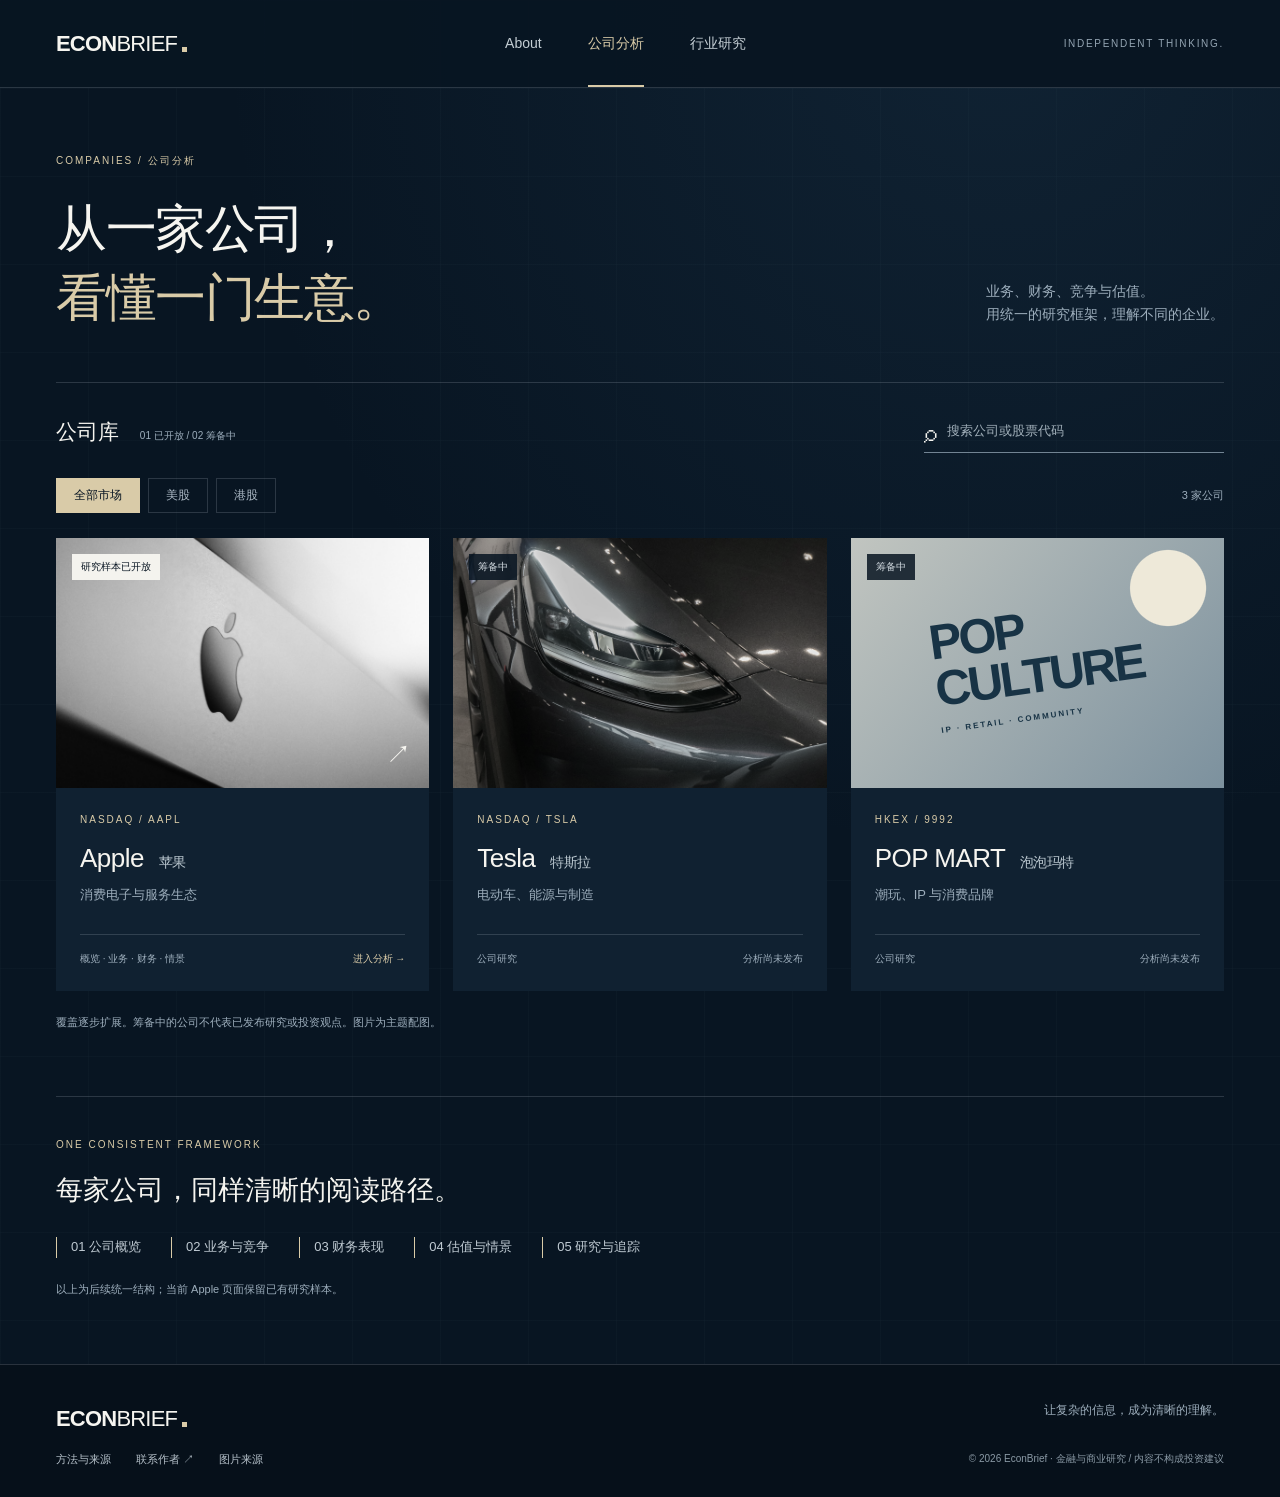
==== companies/index.html @ 003350f0 "Refresh imagery with cool abstract forms and product details" ====
<!DOCTYPE html><html lang="zh-CN"><head><meta charset="UTF-8"><meta name="viewport" content="width=device-width, initial-scale=1"><meta name="theme-color" content="#081522"><meta name="description" content="面向普通投资者的金融与商业分析平台。连接信息，交叉验证，看懂公司与行业。"><title>公司分析 | EconBrief</title><link rel="icon" href="../assets/logo.png"><link rel="stylesheet" href="../assets/editorial.css"></head><body><header class="site-nav"><a class="wordmark" href="../index.html" aria-label="EconBrief 首页">ECON<span>BRIEF</span><i></i></a><button class="menu-toggle" aria-expanded="false" aria-controls="primary-nav">菜单 <span>☰</span></button><nav id="primary-nav" aria-label="主导航"><a href="../about.html">About</a><a href="../companies/index.html" aria-current="page">公司分析</a><a href="../industries.html">行业研究</a></nav><span class="nav-note">INDEPENDENT THINKING.</span></header><main><section class="page-heading wrap"><span class="eyebrow">COMPANIES / 公司分析</span><div class="heading-row"><h1>从一家公司，<br><span class="gold">看懂一门生意。</span></h1><p>业务、财务、竞争与估值。<br>用统一的研究框架，理解不同的企业。</p></div></section><section class="catalog wrap" aria-labelledby="catalog-title"><div class="catalog-toolbar"><h2 id="catalog-title">公司库 <small>01 已开放 / 02 筹备中</small></h2><label class="search-field"><span>⌕</span><input id="company-search" type="search" placeholder="搜索公司或股票代码" aria-label="搜索公司或股票代码"></label></div><div class="filter-row" role="group" aria-label="按市场筛选"><button class="selected" data-filter="all" aria-pressed="true">全部市场</button><button data-filter="us" aria-pressed="false">美股</button><button data-filter="hk" aria-pressed="false">港股</button><span id="result-count" aria-live="polite">3 家公司</span></div><div class="company-grid"><a class="company-card" href="apple.html" data-company="apple 苹果 aapl" data-market="us"><div class="catalog-image"><img src="../assets/images/apple-detail.jpg" alt="银色 Apple 设备细节"><span class="status live">研究样本已开放</span><span class="image-arrow">↗</span></div><div class="company-info"><span class="eyebrow">NASDAQ / AAPL</span><h3>Apple <span>苹果</span></h3><p>消费电子与服务生态</p><div class="card-bottom"><span>概览 · 业务 · 财务 · 情景</span><span>进入分析 →</span></div></div></a><article class="company-card" data-company="tesla 特斯拉 tsla" data-market="us"><div class="catalog-image"><img src="../assets/images/tesla-detail.jpg" loading="lazy" alt="特斯拉车灯与车身线条特写"><span class="status">筹备中</span></div><div class="company-info"><span class="eyebrow">NASDAQ / TSLA</span><h3>Tesla <span>特斯拉</span></h3><p>电动车、能源与制造</p><div class="card-bottom"><span>公司研究</span><span>分析尚未发布</span></div></div></article><article class="company-card" data-company="pop mart 泡泡玛特 9992" data-market="hk"><div class="catalog-image graphic-consumer"><span class="consumer-art" aria-hidden="true">POP<br>CULTURE<span>IP · RETAIL · COMMUNITY</span></span><span class="status">筹备中</span></div><div class="company-info"><span class="eyebrow">HKEX / 9992</span><h3>POP MART <span>泡泡玛特</span></h3><p>潮玩、IP 与消费品牌</p><div class="card-bottom"><span>公司研究</span><span>分析尚未发布</span></div></div></article></div><p class="empty-state" hidden>没有找到匹配的公司，请试试其他名称或市场。</p><p class="catalog-note">覆盖逐步扩展。筹备中的公司不代表已发布研究或投资观点。图片为主题配图。</p></section><section class="library-bottom wrap"><span class="eyebrow">ONE CONSISTENT FRAMEWORK</span><h2>每家公司，同样清晰的阅读路径。</h2><div class="path-list"><span>01 公司概览</span><span>02 业务与竞争</span><span>03 财务表现</span><span>04 估值与情景</span><span>05 研究与追踪</span></div><p>以上为后续统一结构；当前 Apple 页面保留已有研究样本。</p></section></main><footer class="site-footer"><a class="wordmark" href="../index.html">ECON<span>BRIEF</span><i></i></a><p>让复杂的信息，成为清晰的理解。</p><div><a href="../about.html#sources">方法与来源</a><a href="https://github.com/jiyuan5879" target="_blank" rel="noopener noreferrer">联系作者 ↗</a><a href="../assets/images/credits.md">图片来源</a></div><small>© 2026 EconBrief · 金融与商业研究 / 内容不构成投资建议</small></footer><script src="../assets/editorial.js"></script></body></html>
---- assets/editorial.css ----
:root{--ink:#081522;--deep:#06101a;--paper:#f4f3ee;--white:#f6f5f0;--gold:#d9cba8;--muted:#9daebc;--line:rgba(220,229,238,.16)}*{box-sizing:border-box}html{scroll-behavior:smooth;scroll-padding-top:95px}body{margin:0;background:var(--ink);color:var(--white);font-family:Arial,'PingFang SC','Microsoft YaHei',sans-serif;-webkit-font-smoothing:antialiased;line-height:1.6}body:before{content:'';position:absolute;z-index:-1;inset:0 0 auto;height:1100px;pointer-events:none;background:radial-gradient(ellipse at 78% 0,rgba(53,96,130,.18),transparent 55%),linear-gradient(90deg,transparent 49.8%,rgba(160,188,207,.035) 50%,transparent 50.2%);background-size:auto,90px 90px}a{color:inherit;text-decoration:none}button,input{font:inherit}button,a,input{touch-action:manipulation}button{cursor:pointer}a:focus-visible,button:focus-visible,input:focus-visible{outline:2px solid var(--gold);outline-offset:6px}img{display:block;width:100%;height:100%;object-fit:cover}h1,h2,h3,p{margin-top:0}h1,h2,h3{font-weight:500}a,button{ -webkit-tap-highlight-color:transparent}.wrap{width:min(1376px,calc(100% - 112px));margin-inline:auto}.gold{color:var(--gold)}.site-nav{height:88px;display:flex;align-items:center;justify-content:space-between;gap:30px;padding:0 56px;border-bottom:1px solid var(--line);position:relative;z-index:20;background:rgba(8,21,34,.96)}.wordmark{display:inline-flex;align-items:center;font-size:22px;font-weight:700;letter-spacing:-.8px;white-space:nowrap}.wordmark span{font-weight:400}.wordmark i{width:5px;height:5px;background:var(--gold);margin:12px 0 0 5px}.site-nav nav{display:flex;gap:46px;height:100%;align-items:center}.site-nav nav a{font-size:14px;color:#c5cfd5;height:100%;display:flex;align-items:center;position:relative}.site-nav nav a:hover,.site-nav nav a[aria-current]{color:var(--gold)}.site-nav nav a[aria-current]:after{content:'';position:absolute;bottom:0;left:0;right:0;height:2px;background:var(--gold)}.nav-note{font-size:10px;letter-spacing:1.7px;color:#94a5b3}.menu-toggle{display:none}.eyebrow{font-size:10px;letter-spacing:2px;font-weight:500;color:var(--gold);display:block}.intro{padding-top:55px;padding-bottom:44px}.intro>.eyebrow{display:flex;justify-content:space-between;color:var(--muted)}.intro-grid{display:grid;grid-template-columns:1.7fr 1fr;align-items:end;gap:40px;margin-top:32px}.intro h1{font-size:clamp(40px,4.3vw,66px);line-height:1.25;letter-spacing:-2px;margin-bottom:0}.intro-aside{max-width:350px;justify-self:end}.intro-aside p{font-size:15px;color:#b7c3cc;line-height:1.95;margin-bottom:22px}.text-link{font-size:13px;display:inline-flex;gap:26px;align-items:center;border-bottom:1px solid currentColor;padding-bottom:7px}.text-link:hover{color:var(--gold)}.entry-grid{display:grid;grid-template-columns:1.35fr 1fr .8fr;gap:16px;margin-bottom:72px}.photo-entry,.about-entry{height:430px;position:relative;overflow:hidden;background:#132a3c;display:flex;flex-direction:column;justify-content:space-between;padding:25px;isolation:isolate}.photo-entry img{position:absolute;inset:0;z-index:-2;transition:transform .65s ease;filter:saturate(.55)}.photo-entry:after{content:'';position:absolute;inset:0;z-index:-1;background:linear-gradient(180deg,rgba(4,15,26,.18),rgba(4,15,26,.08) 30%,rgba(4,15,26,.92))}.photo-entry:hover img,.industry-card:hover img{transform:scale(1.035)}.photo-top{display:flex;align-items:center;justify-content:space-between;gap:10px;font-size:10px;letter-spacing:1.8px;color:#eee}.round-arrow{border:1px solid rgba(255,255,255,.5);border-radius:50%;width:32px;height:32px;display:grid;place-items:center;font-size:17px;transition:background .2s}.photo-entry:hover .round-arrow,.about-entry:hover .round-arrow{background:var(--paper);color:var(--ink)}.mini-label{font-size:11px;color:#d1d9dc;letter-spacing:1px}.photo-copy h2{font-size:34px;line-height:1.4;margin:8px 0}.photo-copy p{font-size:13px;color:#c5cfd7;margin-bottom:25px}.photo-cta{display:flex;justify-content:space-between;padding-top:16px;border-top:1px solid rgba(255,255,255,.3);font-size:12px}.about-entry{background:#dcd6c6;color:var(--ink)}.about-entry .photo-top,.about-entry .mini-label{color:#4c5760}.about-entry .round-arrow{border-color:#7d827e}.about-entry h2{font-size:27px;margin-bottom:25px}.about-entry .photo-cta{border-color:rgba(8,21,34,.25)}.orbit{position:absolute;z-index:-1;left:50%;top:37%;width:180px;height:180px;transform:translate(-50%,-50%);display:grid;place-items:center}.orbit i{position:absolute;inset:0;border:1px solid rgba(8,21,34,.14);border-radius:50%;transform:rotate(35deg) scaleX(.6)}.orbit i:nth-child(2){transform:rotate(-35deg) scaleX(.6)}.orbit i:nth-child(3){transform:rotate(90deg) scaleX(.6)}.orbit b{font-size:75px;font-weight:400;font-family:Georgia,serif;color:rgba(8,21,34,.55)}.light-section{background:var(--paper);color:var(--ink);padding:57px 0 64px}.section-title{display:flex;align-items:end;justify-content:space-between;gap:25px;margin-bottom:28px}.section-title h2{font-size:27px;margin:9px 0 0}.light-section .eyebrow{color:#726346}.section-note{font-size:12px;color:#7f8a94}.feature-story{display:grid;grid-template-columns:1.2fr 1fr;background:#e9e8e3}.feature-image{height:330px;position:relative;overflow:hidden}.feature-image img{transition:transform .5s}.feature-story:hover img{transform:scale(1.025)}.feature-image>span{position:absolute;left:22px;bottom:20px;background:var(--ink);color:white;padding:6px 12px;font-size:11px}.feature-copy{padding:38px 50px}.feature-copy h3{font-size:32px;line-height:1.4;margin:18px 0}.feature-copy p{font-size:14px;color:#59646e;max-width:400px}.feature-copy .text-link:hover{color:#74603c}.method-strip{padding:72px 0;display:grid;grid-template-columns:1fr 1.8fr;gap:75px}.method-strip h2{font-size:29px;line-height:1.5;margin:16px 0 25px}.method-items{display:grid;grid-template-columns:repeat(3,1fr);gap:26px;padding-top:10px}.method-items article{border-top:1px solid var(--line);padding-top:18px}.method-items article>span{font-size:11px;color:var(--gold)}.method-items h3{font-size:18px;margin:30px 0 10px}.method-items p{font-size:13px;color:var(--muted)}.site-footer{padding:36px 56px 28px;background:var(--deep);border-top:1px solid var(--line);display:grid;grid-template-columns:1fr 1fr;gap:15px}.site-footer>p{font-size:12px;color:var(--muted);text-align:right;margin:0}.site-footer>div{display:flex;gap:25px;font-size:11px;color:#b6c1ca}.site-footer small{font-size:10px;color:#8b9aa6;text-align:right}.page-heading{padding-top:65px;padding-bottom:50px}.page-heading h1{font-size:clamp(36px,4vw,58px);line-height:1.35;letter-spacing:-1.5px;margin:25px 0 0}.page-heading>p{font-size:16px;color:var(--muted);margin-top:25px}.heading-row{display:flex;align-items:end;justify-content:space-between;gap:30px}.heading-row>p{color:var(--muted);font-size:14px;margin:0 0 7px}.catalog{padding-bottom:65px}.catalog-toolbar{display:flex;justify-content:space-between;align-items:center;border-top:1px solid var(--line);padding-top:28px;gap:25px}.catalog-toolbar h2{font-size:21px;margin:0}.catalog-toolbar h2 small{font-size:10px;color:var(--muted);font-weight:400;margin-left:15px}.search-field{border-bottom:1px solid #728493;display:flex;align-items:center;gap:10px;width:300px}.search-field>span{font-size:25px}.search-field input{min-width:0;width:100%;border:0;background:transparent;color:var(--white);padding:10px 0;font-size:13px;border-radius:0}.search-field input::placeholder{color:#a2b0ba}.filter-row{display:flex;gap:8px;align-items:center;margin:25px 0}.filter-row button{color:#aab7c3;background:transparent;border:1px solid var(--line);padding:7px 17px;font-size:12px}.filter-row button.selected{color:var(--ink);background:var(--gold);border-color:var(--gold)}.filter-row>span{margin-left:auto;font-size:11px;color:var(--muted)}.company-grid,.industry-grid{display:grid;grid-template-columns:repeat(3,minmax(0,1fr));gap:24px}.company-card{background:#102131;min-width:0}.company-card[hidden]{display:none}.catalog-image{height:250px;position:relative;overflow:hidden}.catalog-image img{transition:transform .5s;filter:saturate(.65)}a.company-card:hover img{transform:scale(1.04)}.status{position:absolute;top:16px;left:16px;background:rgba(8,21,34,.85);padding:5px 9px;font-size:10px;color:#d4dce2}.status.live{background:var(--paper);color:var(--ink)}.image-arrow{position:absolute;right:18px;bottom:14px;font-size:25px}.company-info{padding:24px}.company-info h3{font-size:26px;letter-spacing:-.5px;margin:10px 0 5px}.company-info h3>span{font-size:14px;margin-left:8px;color:#bac7cf}.company-info>p{font-size:13px;color:var(--muted)}.card-bottom{border-top:1px solid var(--line);padding-top:16px;margin-top:28px;display:flex;justify-content:space-between;gap:10px;font-size:10px;color:var(--muted)}a .card-bottom>span:last-child{color:var(--gold)}.graphic-consumer{background:#b9b3a8;background-image:radial-gradient(circle at 85% 20%,#eee9d9 0 10%,transparent 10.3%),linear-gradient(130deg,#c1c5c0,#7c919e);display:grid;place-items:center}.consumer-art{font-weight:700;font-size:49px;line-height:.95;letter-spacing:-3px;transform:rotate(-8deg);color:#183345}.consumer-art>span{display:block;font-size:8px;letter-spacing:2px;margin-top:15px}.catalog-note,.library-bottom>p{font-size:11px;color:var(--muted);margin:23px 0 0}.empty-state{padding:50px;text-align:center;color:var(--muted);border:1px solid var(--line)}[hidden]{display:none!important}.library-bottom{border-top:1px solid var(--line);padding:40px 0 65px}.library-bottom h2{font-size:27px;margin:16px 0 25px}.path-list{display:flex;flex-wrap:wrap;gap:15px 30px;font-size:13px;color:#c0cbd3}.path-list span{border-left:1px solid var(--gold);padding-left:14px}.industry-card{height:390px;position:relative;overflow:hidden;isolation:isolate;padding:25px;display:flex;align-items:end;background:#173348}.industry-card img{position:absolute;inset:0;z-index:-2;filter:saturate(.5);transition:transform .6s}.industry-card:after{content:'';position:absolute;inset:0;z-index:-1;background:linear-gradient(transparent,rgba(4,15,26,.95))}.industry-card h2{font-size:31px;margin:12px 0}.industry-card p{font-size:13px;color:#c1ccd4}.industry-card .text-link{margin-top:15px}.industry-details{padding-bottom:55px}.industry-details article{padding:30px 0;border-top:1px solid var(--line);scroll-margin-top:30px}.industry-details h2{font-size:23px;margin:15px 0}.industry-details p{font-size:14px;color:var(--muted);max-width:750px}.about-banner{height:360px;position:relative;isolation:isolate;padding:45px;display:flex;align-items:end;overflow:hidden}.about-banner img{position:absolute;inset:0;z-index:-2;filter:saturate(.3)}.about-banner:after{position:absolute;inset:0;z-index:-1;content:'';background:linear-gradient(90deg,rgba(8,21,34,.85),rgba(8,21,34,.1))}.about-banner h2{font-size:36px;line-height:1.5;margin:15px 0 0}.anchor-nav{display:flex;gap:35px;padding:25px 0;font-size:13px;border-bottom:1px solid var(--line)}.anchor-nav a:hover{color:var(--gold)}.reading-section{display:grid;grid-template-columns:1fr 2fr;gap:45px;padding:55px 0;border-bottom:1px solid var(--line)}.reading-section:last-child{border:0;margin-bottom:25px}.reading-section h2{font-size:29px;margin-bottom:23px}.reading-section p{font-size:15px;color:#b6c3cc;max-width:750px;line-height:1.9}.plain-steps{display:grid;grid-template-columns:repeat(3,1fr);gap:25px}.plain-steps h3{color:var(--gold);font-size:18px}.plain-steps p{font-size:13px}
@media(min-width:1600px){.entry-grid .photo-entry,.entry-grid .about-entry{height:490px}}
@media(max-width:1100px){.wrap{width:calc(100% - 64px)}.site-nav{padding-inline:32px}.nav-note{display:none}.entry-grid{grid-template-columns:1.15fr 1fr}.about-entry{grid-column:1/-1;height:220px;flex-direction:row}.about-entry .photo-top{align-self:start}.about-entry .photo-copy{width:55%;align-self:end}.about-entry h2{font-size:24px}.about-entry .orbit{left:25%;top:65%;width:140px;height:140px}.feature-copy{padding:30px}.method-strip{gap:35px}.company-grid{gap:16px}.catalog-image{height:210px}.company-info{padding:18px}.card-bottom{flex-direction:column}.industry-card{height:340px;padding:20px}.site-footer{padding-inline:32px}}
@media(max-width:700px){.wrap{width:calc(100% - 40px)}.site-nav{height:70px;padding-inline:20px}.wordmark{font-size:20px}.menu-toggle{display:flex;gap:15px;align-items:center;border:0;background:transparent;color:var(--white);padding:10px 0;font-size:12px}.site-nav nav{display:none;position:absolute;top:70px;left:0;right:0;height:auto;background:var(--deep);border-bottom:1px solid var(--line);padding:15px 20px;gap:0;flex-direction:column;align-items:stretch}.site-nav nav.is-open{display:flex}.site-nav nav a{padding:15px 0}.site-nav nav a[aria-current]:after{display:none}.intro{padding:34px 0}.intro>.eyebrow{font-size:8px;letter-spacing:1px}.intro-grid{grid-template-columns:1fr;gap:24px;margin-top:25px}.intro h1{font-size:40px;letter-spacing:-1px}.intro-aside{justify-self:start;max-width:none}.intro-aside p{font-size:13px;margin-bottom:14px}.intro-aside p br{display:none}.entry-grid{grid-template-columns:1fr;gap:14px;margin-bottom:40px}.photo-entry{height:360px;padding:22px}.entry-grid .photo-entry:nth-child(2){height:310px}.photo-copy h2{font-size:30px}.about-entry{grid-column:auto;height:245px;padding:22px}.about-entry .photo-copy{width:60%}.about-entry h2{font-size:22px}.about-entry .photo-top{font-size:8px;letter-spacing:1px;display:block}.about-entry .photo-top .round-arrow{margin-top:12px}.about-entry .orbit{left:21%;top:65%;width:120px;height:120px}.section-title{align-items:start;flex-direction:column;gap:12px}.section-title h2{font-size:25px}.light-section{padding:35px 0}.feature-story{grid-template-columns:1fr}.feature-image{height:240px}.feature-copy{padding:27px}.feature-copy h3{font-size:28px}.method-strip{grid-template-columns:1fr;gap:20px;padding:40px 0}.method-items{gap:15px}.method-items h3{font-size:16px;margin-top:18px}.method-items p{font-size:12px}.site-footer{padding:30px 20px;grid-template-columns:1fr}.site-footer>p,.site-footer small{text-align:left}.site-footer>div{flex-wrap:wrap;gap:20px}.page-heading{padding:38px 0 32px}.page-heading h1{font-size:36px;margin-top:20px;letter-spacing:-1px}.heading-row{align-items:start;flex-direction:column;gap:20px}.heading-row>p,.page-heading>p{font-size:13px}.catalog-toolbar{align-items:start;flex-direction:column;gap:18px}.search-field{width:100%}.company-grid,.industry-grid{grid-template-columns:1fr}.catalog-image{height:260px}.company-info{padding:23px}.card-bottom{flex-direction:row}.catalog{padding-bottom:40px}.industry-card{height:340px}.library-bottom h2{font-size:24px}.path-list{font-size:12px;gap:15px 20px}.industry-details h2{font-size:21px}.industry-details p{font-size:13px}.about-banner{height:300px;padding:25px}.about-banner h2{font-size:29px}.anchor-nav{gap:0;justify-content:space-between;font-size:11px}.reading-section{grid-template-columns:1fr;gap:18px;padding:35px 0}.reading-section h2{font-size:26px}.reading-section p{font-size:14px}.plain-steps{grid-template-columns:1fr;gap:10px}.plain-steps h3{margin-bottom:7px}}
@media(prefers-reduced-motion:reduce){html{scroll-behavior:auto}*,*:before,*:after{transition:none!important;animation:none!important}}
/* A quiet coordinate grid connects the entry page to the analytical subject. */
body{background-image:linear-gradient(rgba(166,194,215,.025) 1px,transparent 1px),linear-gradient(90deg,rgba(166,194,215,.025) 1px,transparent 1px);background-size:88px 88px}

/* Image art direction: cooler details, clear subjects, and quiet abstract forms. */
.photo-entry img{filter:saturate(.8)}
.photo-entry.main-entry img{object-position:55% 45%}
.photo-entry:not(.main-entry) img{object-position:40% center;filter:saturate(.8) brightness(1.25)}
.feature-image img,.catalog-image img[src*="apple-detail"],.industry-card img[src*="apple-detail"]{object-position:50% 54%}
.catalog-image img[src*="tesla-detail"],.industry-card img[src*="tesla-detail"]{object-position:50% 55%;filter:saturate(.3)}
.about-banner img{filter:saturate(.65) brightness(1.4)}
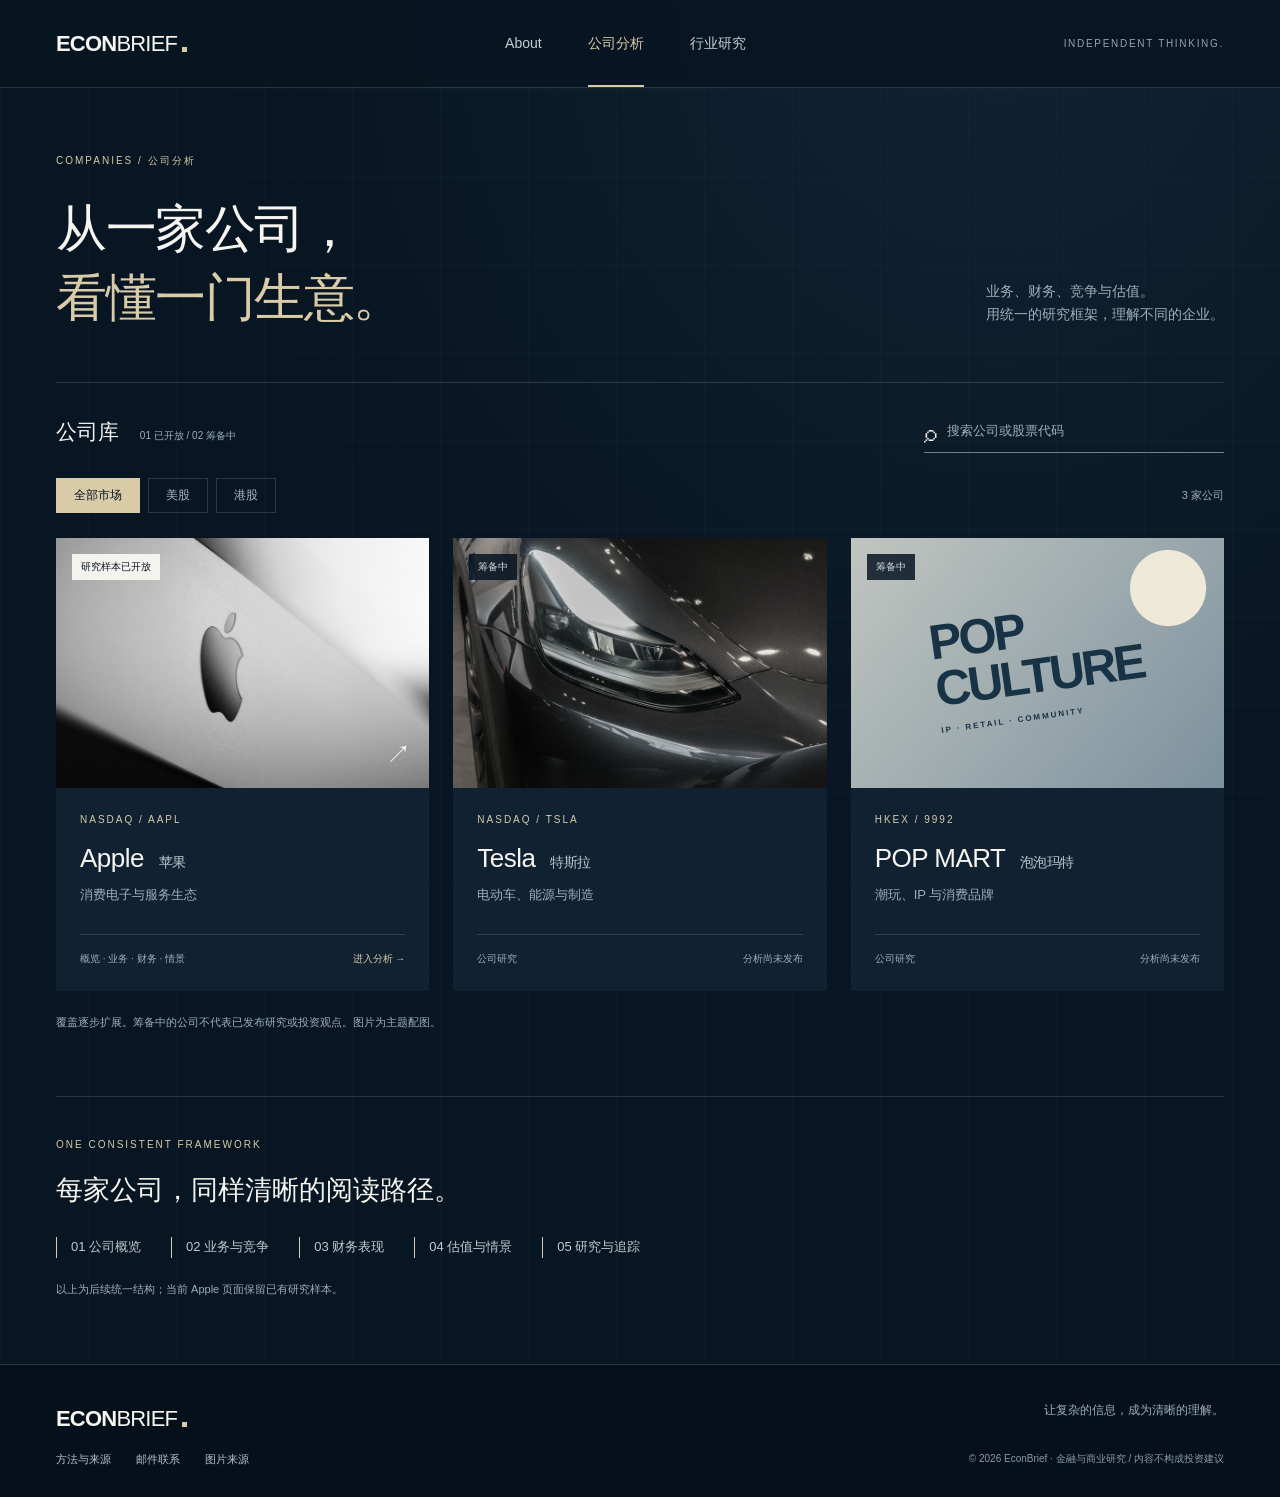
==== commit 43c18722: "Update author to Jillian Liu and use email contact" ====
--- a/companies/index.html
+++ b/companies/index.html
@@ -1 +1 @@
-<!DOCTYPE html><html lang="zh-CN"><head><meta charset="UTF-8"><meta name="viewport" content="width=device-width, initial-scale=1"><meta name="theme-color" content="#081522"><meta name="description" content="面向普通投资者的金融与商业分析平台。连接信息，交叉验证，看懂公司与行业。"><title>公司分析 | EconBrief</title><link rel="icon" href="../assets/logo.png"><link rel="stylesheet" href="../assets/editorial.css"></head><body><header class="site-nav"><a class="wordmark" href="../index.html" aria-label="EconBrief 首页">ECON<span>BRIEF</span><i></i></a><button class="menu-toggle" aria-expanded="false" aria-controls="primary-nav">菜单 <span>☰</span></button><nav id="primary-nav" aria-label="主导航"><a href="../about.html">About</a><a href="../companies/index.html" aria-current="page">公司分析</a><a href="../industries.html">行业研究</a></nav><span class="nav-note">INDEPENDENT THINKING.</span></header><main><section class="page-heading wrap"><span class="eyebrow">COMPANIES / 公司分析</span><div class="heading-row"><h1>从一家公司，<br><span class="gold">看懂一门生意。</span></h1><p>业务、财务、竞争与估值。<br>用统一的研究框架，理解不同的企业。</p></div></section><section class="catalog wrap" aria-labelledby="catalog-title"><div class="catalog-toolbar"><h2 id="catalog-title">公司库 <small>01 已开放 / 02 筹备中</small></h2><label class="search-field"><span>⌕</span><input id="company-search" type="search" placeholder="搜索公司或股票代码" aria-label="搜索公司或股票代码"></label></div><div class="filter-row" role="group" aria-label="按市场筛选"><button class="selected" data-filter="all" aria-pressed="true">全部市场</button><button data-filter="us" aria-pressed="false">美股</button><button data-filter="hk" aria-pressed="false">港股</button><span id="result-count" aria-live="polite">3 家公司</span></div><div class="company-grid"><a class="company-card" href="apple.html" data-company="apple 苹果 aapl" data-market="us"><div class="catalog-image"><img src="../assets/images/apple-detail.jpg" alt="银色 Apple 设备细节"><span class="status live">研究样本已开放</span><span class="image-arrow">↗</span></div><div class="company-info"><span class="eyebrow">NASDAQ / AAPL</span><h3>Apple <span>苹果</span></h3><p>消费电子与服务生态</p><div class="card-bottom"><span>概览 · 业务 · 财务 · 情景</span><span>进入分析 →</span></div></div></a><article class="company-card" data-company="tesla 特斯拉 tsla" data-market="us"><div class="catalog-image"><img src="../assets/images/tesla-detail.jpg" loading="lazy" alt="特斯拉车灯与车身线条特写"><span class="status">筹备中</span></div><div class="company-info"><span class="eyebrow">NASDAQ / TSLA</span><h3>Tesla <span>特斯拉</span></h3><p>电动车、能源与制造</p><div class="card-bottom"><span>公司研究</span><span>分析尚未发布</span></div></div></article><article class="company-card" data-company="pop mart 泡泡玛特 9992" data-market="hk"><div class="catalog-image graphic-consumer"><span class="consumer-art" aria-hidden="true">POP<br>CULTURE<span>IP · RETAIL · COMMUNITY</span></span><span class="status">筹备中</span></div><div class="company-info"><span class="eyebrow">HKEX / 9992</span><h3>POP MART <span>泡泡玛特</span></h3><p>潮玩、IP 与消费品牌</p><div class="card-bottom"><span>公司研究</span><span>分析尚未发布</span></div></div></article></div><p class="empty-state" hidden>没有找到匹配的公司，请试试其他名称或市场。</p><p class="catalog-note">覆盖逐步扩展。筹备中的公司不代表已发布研究或投资观点。图片为主题配图。</p></section><section class="library-bottom wrap"><span class="eyebrow">ONE CONSISTENT FRAMEWORK</span><h2>每家公司，同样清晰的阅读路径。</h2><div class="path-list"><span>01 公司概览</span><span>02 业务与竞争</span><span>03 财务表现</span><span>04 估值与情景</span><span>05 研究与追踪</span></div><p>以上为后续统一结构；当前 Apple 页面保留已有研究样本。</p></section></main><footer class="site-footer"><a class="wordmark" href="../index.html">ECON<span>BRIEF</span><i></i></a><p>让复杂的信息，成为清晰的理解。</p><div><a href="../about.html#sources">方法与来源</a><a href="https://github.com/jiyuan5879" target="_blank" rel="noopener noreferrer">联系作者 ↗</a><a href="../assets/images/credits.md">图片来源</a></div><small>© 2026 EconBrief · 金融与商业研究 / 内容不构成投资建议</small></footer><script src="../assets/editorial.js"></script></body></html>+<!DOCTYPE html><html lang="zh-CN"><head><meta charset="UTF-8"><meta name="viewport" content="width=device-width, initial-scale=1"><meta name="theme-color" content="#081522"><meta name="description" content="面向普通投资者的金融与商业分析平台。连接信息，交叉验证，看懂公司与行业。"><title>公司分析 | EconBrief</title><link rel="icon" href="../assets/logo.png"><link rel="stylesheet" href="../assets/editorial.css"></head><body><header class="site-nav"><a class="wordmark" href="../index.html" aria-label="EconBrief 首页">ECON<span>BRIEF</span><i></i></a><button class="menu-toggle" aria-expanded="false" aria-controls="primary-nav">菜单 <span>☰</span></button><nav id="primary-nav" aria-label="主导航"><a href="../about.html">About</a><a href="../companies/index.html" aria-current="page">公司分析</a><a href="../industries.html">行业研究</a></nav><span class="nav-note">INDEPENDENT THINKING.</span></header><main><section class="page-heading wrap"><span class="eyebrow">COMPANIES / 公司分析</span><div class="heading-row"><h1>从一家公司，<br><span class="gold">看懂一门生意。</span></h1><p>业务、财务、竞争与估值。<br>用统一的研究框架，理解不同的企业。</p></div></section><section class="catalog wrap" aria-labelledby="catalog-title"><div class="catalog-toolbar"><h2 id="catalog-title">公司库 <small>01 已开放 / 02 筹备中</small></h2><label class="search-field"><span>⌕</span><input id="company-search" type="search" placeholder="搜索公司或股票代码" aria-label="搜索公司或股票代码"></label></div><div class="filter-row" role="group" aria-label="按市场筛选"><button class="selected" data-filter="all" aria-pressed="true">全部市场</button><button data-filter="us" aria-pressed="false">美股</button><button data-filter="hk" aria-pressed="false">港股</button><span id="result-count" aria-live="polite">3 家公司</span></div><div class="company-grid"><a class="company-card" href="apple.html" data-company="apple 苹果 aapl" data-market="us"><div class="catalog-image"><img src="../assets/images/apple-detail.jpg" alt="银色 Apple 设备细节"><span class="status live">研究样本已开放</span><span class="image-arrow">↗</span></div><div class="company-info"><span class="eyebrow">NASDAQ / AAPL</span><h3>Apple <span>苹果</span></h3><p>消费电子与服务生态</p><div class="card-bottom"><span>概览 · 业务 · 财务 · 情景</span><span>进入分析 →</span></div></div></a><article class="company-card" data-company="tesla 特斯拉 tsla" data-market="us"><div class="catalog-image"><img src="../assets/images/tesla-detail.jpg" loading="lazy" alt="特斯拉车灯与车身线条特写"><span class="status">筹备中</span></div><div class="company-info"><span class="eyebrow">NASDAQ / TSLA</span><h3>Tesla <span>特斯拉</span></h3><p>电动车、能源与制造</p><div class="card-bottom"><span>公司研究</span><span>分析尚未发布</span></div></div></article><article class="company-card" data-company="pop mart 泡泡玛特 9992" data-market="hk"><div class="catalog-image graphic-consumer"><span class="consumer-art" aria-hidden="true">POP<br>CULTURE<span>IP · RETAIL · COMMUNITY</span></span><span class="status">筹备中</span></div><div class="company-info"><span class="eyebrow">HKEX / 9992</span><h3>POP MART <span>泡泡玛特</span></h3><p>潮玩、IP 与消费品牌</p><div class="card-bottom"><span>公司研究</span><span>分析尚未发布</span></div></div></article></div><p class="empty-state" hidden>没有找到匹配的公司，请试试其他名称或市场。</p><p class="catalog-note">覆盖逐步扩展。筹备中的公司不代表已发布研究或投资观点。图片为主题配图。</p></section><section class="library-bottom wrap"><span class="eyebrow">ONE CONSISTENT FRAMEWORK</span><h2>每家公司，同样清晰的阅读路径。</h2><div class="path-list"><span>01 公司概览</span><span>02 业务与竞争</span><span>03 财务表现</span><span>04 估值与情景</span><span>05 研究与追踪</span></div><p>以上为后续统一结构；当前 Apple 页面保留已有研究样本。</p></section></main><footer class="site-footer"><a class="wordmark" href="../index.html">ECON<span>BRIEF</span><i></i></a><p>让复杂的信息，成为清晰的理解。</p><div><a href="../about.html#sources">方法与来源</a><a href="mailto:liujiyuanjillian@gmail.com">邮件联系</a><a href="../assets/images/credits.md">图片来源</a></div><small>© 2026 EconBrief · 金融与商业研究 / 内容不构成投资建议</small></footer><script src="../assets/editorial.js"></script></body></html>
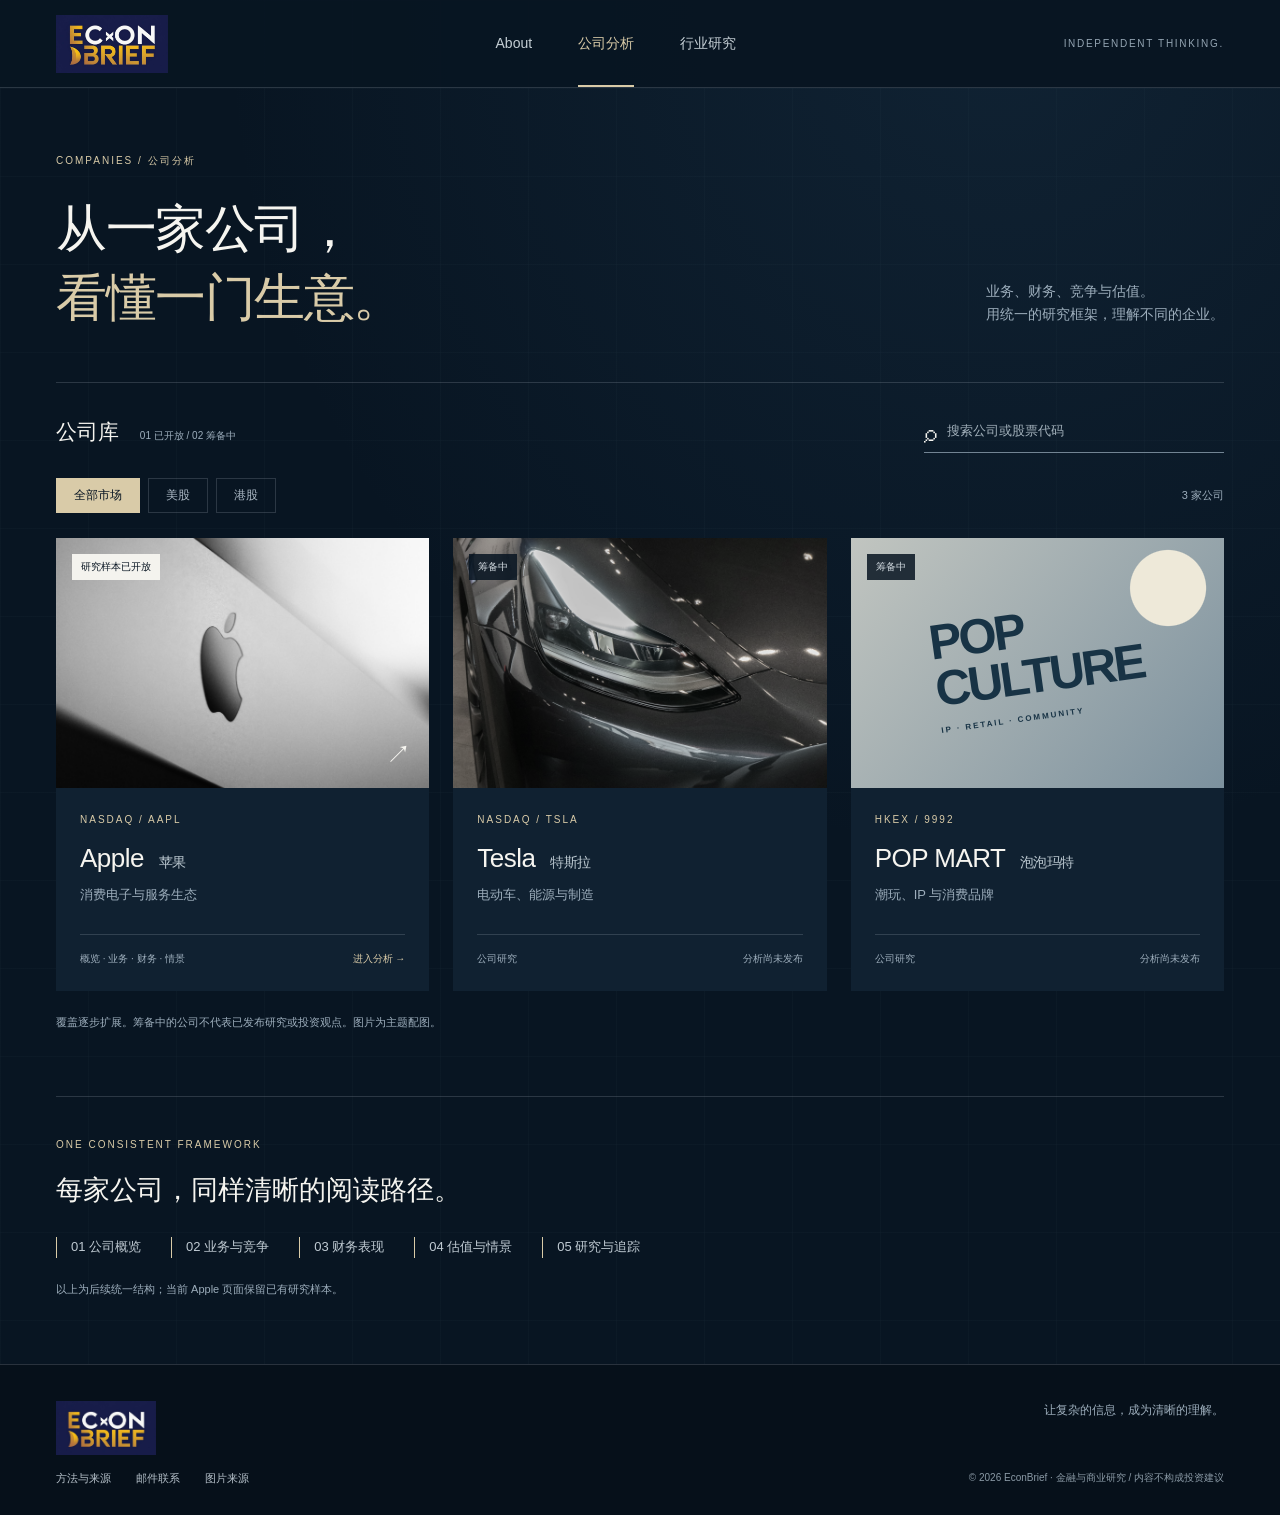
==== commit 710e0053: "Place original EconBrief logo in navigation footer and About" ====
--- a/companies/index.html
+++ b/companies/index.html
@@ -1 +1 @@
-<!DOCTYPE html><html lang="zh-CN"><head><meta charset="UTF-8"><meta name="viewport" content="width=device-width, initial-scale=1"><meta name="theme-color" content="#081522"><meta name="description" content="面向普通投资者的金融与商业分析平台。连接信息，交叉验证，看懂公司与行业。"><title>公司分析 | EconBrief</title><link rel="icon" href="../assets/logo.png"><link rel="stylesheet" href="../assets/editorial.css"></head><body><header class="site-nav"><a class="wordmark" href="../index.html" aria-label="EconBrief 首页">ECON<span>BRIEF</span><i></i></a><button class="menu-toggle" aria-expanded="false" aria-controls="primary-nav">菜单 <span>☰</span></button><nav id="primary-nav" aria-label="主导航"><a href="../about.html">About</a><a href="../companies/index.html" aria-current="page">公司分析</a><a href="../industries.html">行业研究</a></nav><span class="nav-note">INDEPENDENT THINKING.</span></header><main><section class="page-heading wrap"><span class="eyebrow">COMPANIES / 公司分析</span><div class="heading-row"><h1>从一家公司，<br><span class="gold">看懂一门生意。</span></h1><p>业务、财务、竞争与估值。<br>用统一的研究框架，理解不同的企业。</p></div></section><section class="catalog wrap" aria-labelledby="catalog-title"><div class="catalog-toolbar"><h2 id="catalog-title">公司库 <small>01 已开放 / 02 筹备中</small></h2><label class="search-field"><span>⌕</span><input id="company-search" type="search" placeholder="搜索公司或股票代码" aria-label="搜索公司或股票代码"></label></div><div class="filter-row" role="group" aria-label="按市场筛选"><button class="selected" data-filter="all" aria-pressed="true">全部市场</button><button data-filter="us" aria-pressed="false">美股</button><button data-filter="hk" aria-pressed="false">港股</button><span id="result-count" aria-live="polite">3 家公司</span></div><div class="company-grid"><a class="company-card" href="apple.html" data-company="apple 苹果 aapl" data-market="us"><div class="catalog-image"><img src="../assets/images/apple-detail.jpg" alt="银色 Apple 设备细节"><span class="status live">研究样本已开放</span><span class="image-arrow">↗</span></div><div class="company-info"><span class="eyebrow">NASDAQ / AAPL</span><h3>Apple <span>苹果</span></h3><p>消费电子与服务生态</p><div class="card-bottom"><span>概览 · 业务 · 财务 · 情景</span><span>进入分析 →</span></div></div></a><article class="company-card" data-company="tesla 特斯拉 tsla" data-market="us"><div class="catalog-image"><img src="../assets/images/tesla-detail.jpg" loading="lazy" alt="特斯拉车灯与车身线条特写"><span class="status">筹备中</span></div><div class="company-info"><span class="eyebrow">NASDAQ / TSLA</span><h3>Tesla <span>特斯拉</span></h3><p>电动车、能源与制造</p><div class="card-bottom"><span>公司研究</span><span>分析尚未发布</span></div></div></article><article class="company-card" data-company="pop mart 泡泡玛特 9992" data-market="hk"><div class="catalog-image graphic-consumer"><span class="consumer-art" aria-hidden="true">POP<br>CULTURE<span>IP · RETAIL · COMMUNITY</span></span><span class="status">筹备中</span></div><div class="company-info"><span class="eyebrow">HKEX / 9992</span><h3>POP MART <span>泡泡玛特</span></h3><p>潮玩、IP 与消费品牌</p><div class="card-bottom"><span>公司研究</span><span>分析尚未发布</span></div></div></article></div><p class="empty-state" hidden>没有找到匹配的公司，请试试其他名称或市场。</p><p class="catalog-note">覆盖逐步扩展。筹备中的公司不代表已发布研究或投资观点。图片为主题配图。</p></section><section class="library-bottom wrap"><span class="eyebrow">ONE CONSISTENT FRAMEWORK</span><h2>每家公司，同样清晰的阅读路径。</h2><div class="path-list"><span>01 公司概览</span><span>02 业务与竞争</span><span>03 财务表现</span><span>04 估值与情景</span><span>05 研究与追踪</span></div><p>以上为后续统一结构；当前 Apple 页面保留已有研究样本。</p></section></main><footer class="site-footer"><a class="wordmark" href="../index.html">ECON<span>BRIEF</span><i></i></a><p>让复杂的信息，成为清晰的理解。</p><div><a href="../about.html#sources">方法与来源</a><a href="mailto:liujiyuanjillian@gmail.com">邮件联系</a><a href="../assets/images/credits.md">图片来源</a></div><small>© 2026 EconBrief · 金融与商业研究 / 内容不构成投资建议</small></footer><script src="../assets/editorial.js"></script></body></html>+<!DOCTYPE html><html lang="zh-CN"><head><meta charset="UTF-8"><meta name="viewport" content="width=device-width, initial-scale=1"><meta name="theme-color" content="#081522"><meta name="description" content="面向普通投资者的金融与商业分析平台。连接信息，交叉验证，看懂公司与行业。"><title>公司分析 | EconBrief</title><link rel="icon" href="../assets/logo.png"><link rel="stylesheet" href="../assets/editorial.css"></head><body><header class="site-nav"><a class="wordmark" href="../index.html" aria-label="EconBrief 首页"><img class="brand-logo" src="../assets/logo.png" alt="EconBrief" width="112" height="58"></a><button class="menu-toggle" aria-expanded="false" aria-controls="primary-nav">菜单 <span>☰</span></button><nav id="primary-nav" aria-label="主导航"><a href="../about.html">About</a><a href="../companies/index.html" aria-current="page">公司分析</a><a href="../industries.html">行业研究</a></nav><span class="nav-note">INDEPENDENT THINKING.</span></header><main><section class="page-heading wrap"><span class="eyebrow">COMPANIES / 公司分析</span><div class="heading-row"><h1>从一家公司，<br><span class="gold">看懂一门生意。</span></h1><p>业务、财务、竞争与估值。<br>用统一的研究框架，理解不同的企业。</p></div></section><section class="catalog wrap" aria-labelledby="catalog-title"><div class="catalog-toolbar"><h2 id="catalog-title">公司库 <small>01 已开放 / 02 筹备中</small></h2><label class="search-field"><span>⌕</span><input id="company-search" type="search" placeholder="搜索公司或股票代码" aria-label="搜索公司或股票代码"></label></div><div class="filter-row" role="group" aria-label="按市场筛选"><button class="selected" data-filter="all" aria-pressed="true">全部市场</button><button data-filter="us" aria-pressed="false">美股</button><button data-filter="hk" aria-pressed="false">港股</button><span id="result-count" aria-live="polite">3 家公司</span></div><div class="company-grid"><a class="company-card" href="apple.html" data-company="apple 苹果 aapl" data-market="us"><div class="catalog-image"><img src="../assets/images/apple-detail.jpg" alt="银色 Apple 设备细节"><span class="status live">研究样本已开放</span><span class="image-arrow">↗</span></div><div class="company-info"><span class="eyebrow">NASDAQ / AAPL</span><h3>Apple <span>苹果</span></h3><p>消费电子与服务生态</p><div class="card-bottom"><span>概览 · 业务 · 财务 · 情景</span><span>进入分析 →</span></div></div></a><article class="company-card" data-company="tesla 特斯拉 tsla" data-market="us"><div class="catalog-image"><img src="../assets/images/tesla-detail.jpg" loading="lazy" alt="特斯拉车灯与车身线条特写"><span class="status">筹备中</span></div><div class="company-info"><span class="eyebrow">NASDAQ / TSLA</span><h3>Tesla <span>特斯拉</span></h3><p>电动车、能源与制造</p><div class="card-bottom"><span>公司研究</span><span>分析尚未发布</span></div></div></article><article class="company-card" data-company="pop mart 泡泡玛特 9992" data-market="hk"><div class="catalog-image graphic-consumer"><span class="consumer-art" aria-hidden="true">POP<br>CULTURE<span>IP · RETAIL · COMMUNITY</span></span><span class="status">筹备中</span></div><div class="company-info"><span class="eyebrow">HKEX / 9992</span><h3>POP MART <span>泡泡玛特</span></h3><p>潮玩、IP 与消费品牌</p><div class="card-bottom"><span>公司研究</span><span>分析尚未发布</span></div></div></article></div><p class="empty-state" hidden>没有找到匹配的公司，请试试其他名称或市场。</p><p class="catalog-note">覆盖逐步扩展。筹备中的公司不代表已发布研究或投资观点。图片为主题配图。</p></section><section class="library-bottom wrap"><span class="eyebrow">ONE CONSISTENT FRAMEWORK</span><h2>每家公司，同样清晰的阅读路径。</h2><div class="path-list"><span>01 公司概览</span><span>02 业务与竞争</span><span>03 财务表现</span><span>04 估值与情景</span><span>05 研究与追踪</span></div><p>以上为后续统一结构；当前 Apple 页面保留已有研究样本。</p></section></main><footer class="site-footer"><a class="wordmark" href="../index.html"><img class="brand-logo" src="../assets/logo.png" alt="EconBrief" width="112" height="58"></a><p>让复杂的信息，成为清晰的理解。</p><div><a href="../about.html#sources">方法与来源</a><a href="mailto:liujiyuanjillian@gmail.com">邮件联系</a><a href="../assets/images/credits.md">图片来源</a></div><small>© 2026 EconBrief · 金融与商业研究 / 内容不构成投资建议</small></footer><script src="../assets/editorial.js"></script></body></html>
--- a/assets/editorial.css
+++ b/assets/editorial.css
@@ -13,3 +13,13 @@
 .feature-image img,.catalog-image img[src*="apple-detail"],.industry-card img[src*="apple-detail"]{object-position:50% 54%}
 .catalog-image img[src*="tesla-detail"],.industry-card img[src*="tesla-detail"]{object-position:50% 55%;filter:saturate(.3)}
 .about-banner img{filter:saturate(.65) brightness(1.4)}
+
+/* Use the original identity artwork; trim only its surrounding empty space. */
+.wordmark .brand-logo{display:block;flex:none;width:112px;height:58px;object-fit:cover;object-position:center 52%}
+.site-footer .wordmark{justify-self:start}
+.site-footer .brand-logo{width:100px;height:54px}
+.about-logo{position:absolute;top:22%;left:50%;transform:translateX(-50%);width:150px;height:110px;overflow:hidden}
+.about-logo img{width:150px;height:110px;object-fit:cover;object-position:center 52%}
+.about-identity{width:180px;height:110px;object-fit:cover;object-position:center 52%;margin-bottom:28px}
+@media(max-width:1100px){.about-logo{left:25%;top:40%;width:135px;height:95px}.about-logo img{width:135px;height:95px}}
+@media(max-width:700px){.wordmark .brand-logo{width:96px;height:50px}.about-logo{left:20%;top:44%;width:100px;height:80px}.about-logo img{width:100px;height:80px}.about-identity{width:150px;height:95px}}
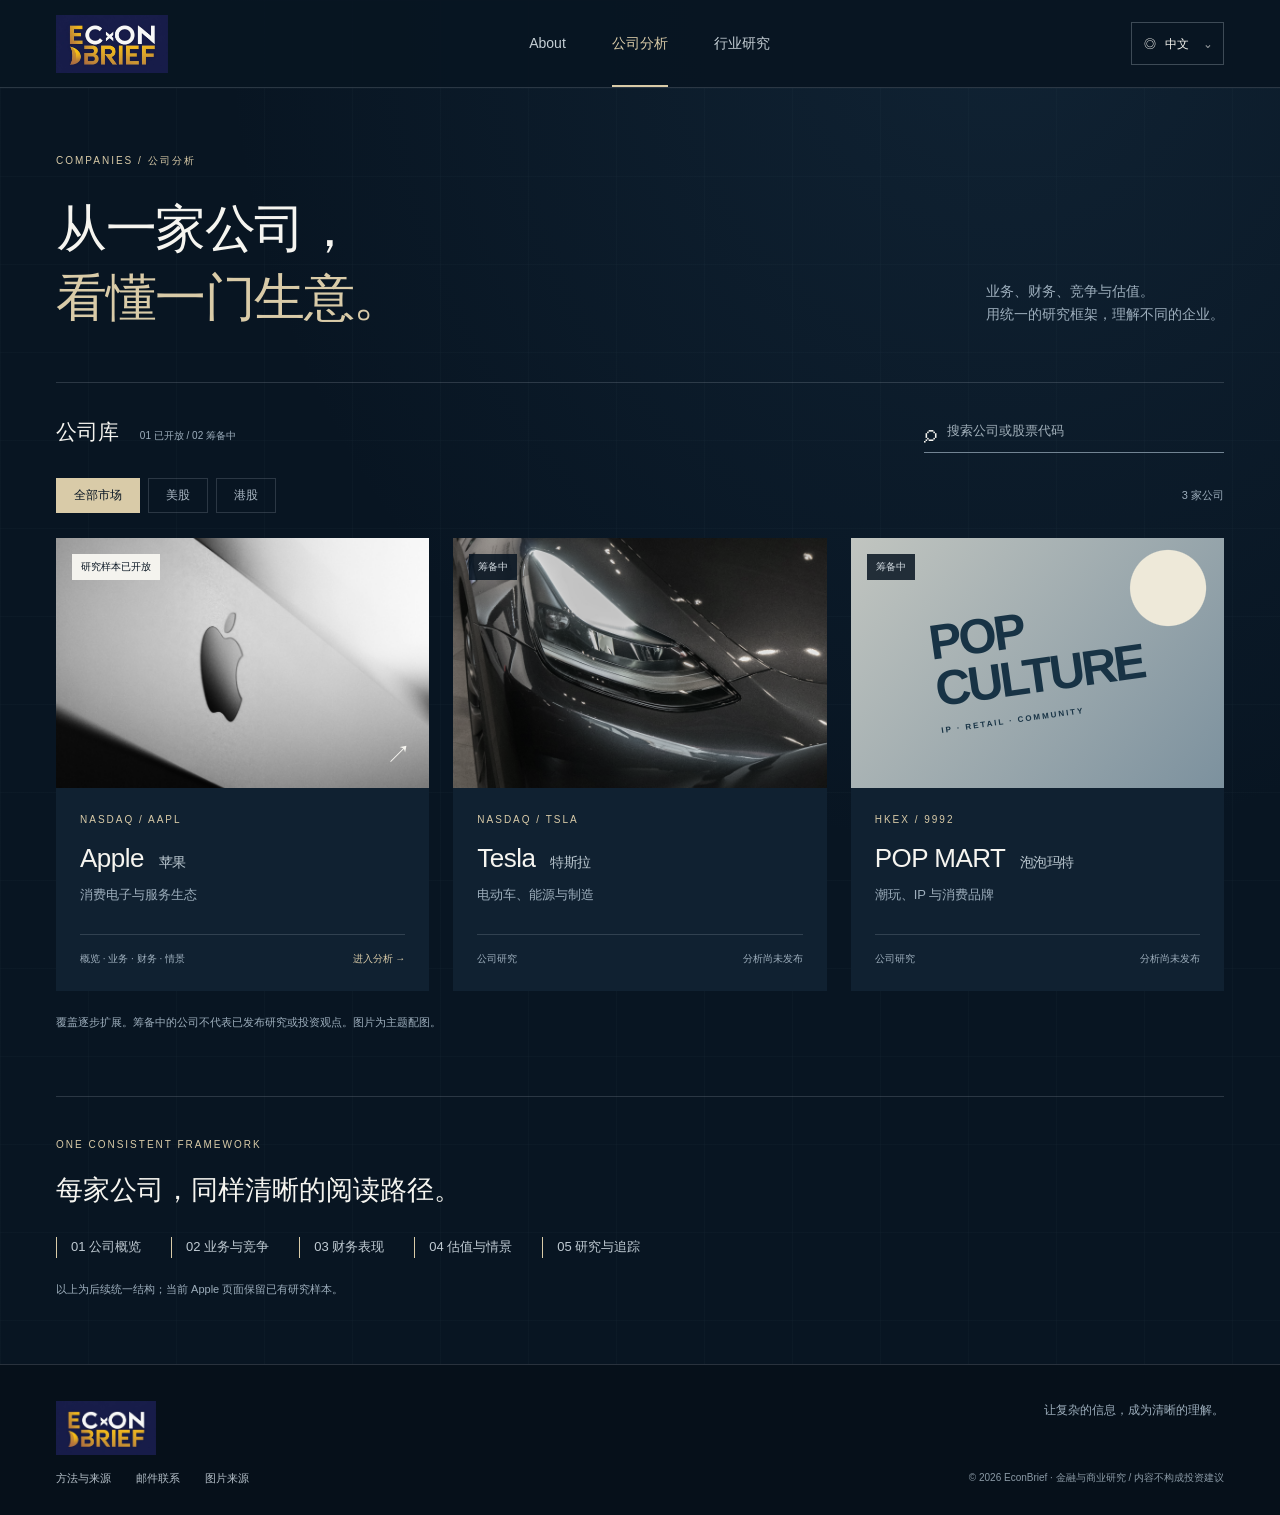
==== commit c67a14bf: "Add Chinese and English selector with Google website translation" ====
--- a/companies/index.html
+++ b/companies/index.html
@@ -1 +1 @@
-<!DOCTYPE html><html lang="zh-CN"><head><meta charset="UTF-8"><meta name="viewport" content="width=device-width, initial-scale=1"><meta name="theme-color" content="#081522"><meta name="description" content="面向普通投资者的金融与商业分析平台。连接信息，交叉验证，看懂公司与行业。"><title>公司分析 | EconBrief</title><link rel="icon" href="../assets/logo.png"><link rel="stylesheet" href="../assets/editorial.css"></head><body><header class="site-nav"><a class="wordmark" href="../index.html" aria-label="EconBrief 首页"><img class="brand-logo" src="../assets/logo.png" alt="EconBrief" width="112" height="58"></a><button class="menu-toggle" aria-expanded="false" aria-controls="primary-nav">菜单 <span>☰</span></button><nav id="primary-nav" aria-label="主导航"><a href="../about.html">About</a><a href="../companies/index.html" aria-current="page">公司分析</a><a href="../industries.html">行业研究</a></nav><span class="nav-note">INDEPENDENT THINKING.</span></header><main><section class="page-heading wrap"><span class="eyebrow">COMPANIES / 公司分析</span><div class="heading-row"><h1>从一家公司，<br><span class="gold">看懂一门生意。</span></h1><p>业务、财务、竞争与估值。<br>用统一的研究框架，理解不同的企业。</p></div></section><section class="catalog wrap" aria-labelledby="catalog-title"><div class="catalog-toolbar"><h2 id="catalog-title">公司库 <small>01 已开放 / 02 筹备中</small></h2><label class="search-field"><span>⌕</span><input id="company-search" type="search" placeholder="搜索公司或股票代码" aria-label="搜索公司或股票代码"></label></div><div class="filter-row" role="group" aria-label="按市场筛选"><button class="selected" data-filter="all" aria-pressed="true">全部市场</button><button data-filter="us" aria-pressed="false">美股</button><button data-filter="hk" aria-pressed="false">港股</button><span id="result-count" aria-live="polite">3 家公司</span></div><div class="company-grid"><a class="company-card" href="apple.html" data-company="apple 苹果 aapl" data-market="us"><div class="catalog-image"><img src="../assets/images/apple-detail.jpg" alt="银色 Apple 设备细节"><span class="status live">研究样本已开放</span><span class="image-arrow">↗</span></div><div class="company-info"><span class="eyebrow">NASDAQ / AAPL</span><h3>Apple <span>苹果</span></h3><p>消费电子与服务生态</p><div class="card-bottom"><span>概览 · 业务 · 财务 · 情景</span><span>进入分析 →</span></div></div></a><article class="company-card" data-company="tesla 特斯拉 tsla" data-market="us"><div class="catalog-image"><img src="../assets/images/tesla-detail.jpg" loading="lazy" alt="特斯拉车灯与车身线条特写"><span class="status">筹备中</span></div><div class="company-info"><span class="eyebrow">NASDAQ / TSLA</span><h3>Tesla <span>特斯拉</span></h3><p>电动车、能源与制造</p><div class="card-bottom"><span>公司研究</span><span>分析尚未发布</span></div></div></article><article class="company-card" data-company="pop mart 泡泡玛特 9992" data-market="hk"><div class="catalog-image graphic-consumer"><span class="consumer-art" aria-hidden="true">POP<br>CULTURE<span>IP · RETAIL · COMMUNITY</span></span><span class="status">筹备中</span></div><div class="company-info"><span class="eyebrow">HKEX / 9992</span><h3>POP MART <span>泡泡玛特</span></h3><p>潮玩、IP 与消费品牌</p><div class="card-bottom"><span>公司研究</span><span>分析尚未发布</span></div></div></article></div><p class="empty-state" hidden>没有找到匹配的公司，请试试其他名称或市场。</p><p class="catalog-note">覆盖逐步扩展。筹备中的公司不代表已发布研究或投资观点。图片为主题配图。</p></section><section class="library-bottom wrap"><span class="eyebrow">ONE CONSISTENT FRAMEWORK</span><h2>每家公司，同样清晰的阅读路径。</h2><div class="path-list"><span>01 公司概览</span><span>02 业务与竞争</span><span>03 财务表现</span><span>04 估值与情景</span><span>05 研究与追踪</span></div><p>以上为后续统一结构；当前 Apple 页面保留已有研究样本。</p></section></main><footer class="site-footer"><a class="wordmark" href="../index.html"><img class="brand-logo" src="../assets/logo.png" alt="EconBrief" width="112" height="58"></a><p>让复杂的信息，成为清晰的理解。</p><div><a href="../about.html#sources">方法与来源</a><a href="mailto:liujiyuanjillian@gmail.com">邮件联系</a><a href="../assets/images/credits.md">图片来源</a></div><small>© 2026 EconBrief · 金融与商业研究 / 内容不构成投资建议</small></footer><script src="../assets/editorial.js"></script></body></html>+<!DOCTYPE html><html lang="zh-CN"><head><meta charset="UTF-8"><meta name="viewport" content="width=device-width, initial-scale=1"><meta name="theme-color" content="#081522"><meta name="description" content="面向普通投资者的金融与商业分析平台。连接信息，交叉验证，看懂公司与行业。"><title>公司分析 | EconBrief</title><link rel="icon" href="../assets/logo.png"><link rel="stylesheet" href="../assets/editorial.css"><link rel="stylesheet" href="../assets/language.css"></head><body><header class="site-nav"><a class="wordmark" href="../index.html" aria-label="EconBrief 首页"><img class="brand-logo" src="../assets/logo.png" alt="EconBrief" width="112" height="58"></a><button class="menu-toggle" aria-expanded="false" aria-controls="primary-nav">菜单 <span>☰</span></button><nav id="primary-nav" aria-label="主导航"><a href="../about.html">About</a><a href="../companies/index.html" aria-current="page">公司分析</a><a href="../industries.html">行业研究</a></nav><details class="language-picker notranslate" translate="no" data-native-language="zh-CN" data-page-url="https://econbriefsite.netlify.app/companies/index.html"><summary aria-label="选择语言 / Choose language"><span aria-hidden="true">◎</span> <span data-language-label>中文</span><span class="language-chevron" aria-hidden="true">⌄</span></summary><div class="language-options"><a href="https://econbriefsite.netlify.app/companies/index.html" lang="zh-CN" hreflang="zh-CN" data-language="zh-CN">中文</a><a href="https://translate.google.com/translate?sl=auto&amp;tl=en&amp;hl=en&amp;u=https%3A%2F%2Feconbriefsite.netlify.app%2Fcompanies%2Findex.html" lang="en" hreflang="en" data-language="en">English</a><small>Google 自动翻译 / Auto-translate</small></div></details></header><main><section class="page-heading wrap"><span class="eyebrow">COMPANIES / 公司分析</span><div class="heading-row"><h1>从一家公司，<br><span class="gold">看懂一门生意。</span></h1><p>业务、财务、竞争与估值。<br>用统一的研究框架，理解不同的企业。</p></div></section><section class="catalog wrap" aria-labelledby="catalog-title"><div class="catalog-toolbar"><h2 id="catalog-title">公司库 <small>01 已开放 / 02 筹备中</small></h2><label class="search-field"><span>⌕</span><input id="company-search" type="search" placeholder="搜索公司或股票代码" aria-label="搜索公司或股票代码"></label></div><div class="filter-row" role="group" aria-label="按市场筛选"><button class="selected" data-filter="all" aria-pressed="true">全部市场</button><button data-filter="us" aria-pressed="false">美股</button><button data-filter="hk" aria-pressed="false">港股</button><span id="result-count" aria-live="polite">3 家公司</span></div><div class="company-grid"><a class="company-card" href="apple.html" data-company="apple 苹果 aapl" data-market="us"><div class="catalog-image"><img src="../assets/images/apple-detail.jpg" alt="银色 Apple 设备细节"><span class="status live">研究样本已开放</span><span class="image-arrow">↗</span></div><div class="company-info"><span class="eyebrow">NASDAQ / AAPL</span><h3>Apple <span>苹果</span></h3><p>消费电子与服务生态</p><div class="card-bottom"><span>概览 · 业务 · 财务 · 情景</span><span>进入分析 →</span></div></div></a><article class="company-card" data-company="tesla 特斯拉 tsla" data-market="us"><div class="catalog-image"><img src="../assets/images/tesla-detail.jpg" loading="lazy" alt="特斯拉车灯与车身线条特写"><span class="status">筹备中</span></div><div class="company-info"><span class="eyebrow">NASDAQ / TSLA</span><h3>Tesla <span>特斯拉</span></h3><p>电动车、能源与制造</p><div class="card-bottom"><span>公司研究</span><span>分析尚未发布</span></div></div></article><article class="company-card" data-company="pop mart 泡泡玛特 9992" data-market="hk"><div class="catalog-image graphic-consumer"><span class="consumer-art" aria-hidden="true">POP<br>CULTURE<span>IP · RETAIL · COMMUNITY</span></span><span class="status">筹备中</span></div><div class="company-info"><span class="eyebrow">HKEX / 9992</span><h3>POP MART <span>泡泡玛特</span></h3><p>潮玩、IP 与消费品牌</p><div class="card-bottom"><span>公司研究</span><span>分析尚未发布</span></div></div></article></div><p class="empty-state" hidden>没有找到匹配的公司，请试试其他名称或市场。</p><p class="catalog-note">覆盖逐步扩展。筹备中的公司不代表已发布研究或投资观点。图片为主题配图。</p></section><section class="library-bottom wrap"><span class="eyebrow">ONE CONSISTENT FRAMEWORK</span><h2>每家公司，同样清晰的阅读路径。</h2><div class="path-list"><span>01 公司概览</span><span>02 业务与竞争</span><span>03 财务表现</span><span>04 估值与情景</span><span>05 研究与追踪</span></div><p>以上为后续统一结构；当前 Apple 页面保留已有研究样本。</p></section></main><footer class="site-footer"><a class="wordmark" href="../index.html"><img class="brand-logo" src="../assets/logo.png" alt="EconBrief" width="112" height="58"></a><p>让复杂的信息，成为清晰的理解。</p><div><a href="../about.html#sources">方法与来源</a><a href="mailto:liujiyuanjillian@gmail.com">邮件联系</a><a href="../assets/images/credits.md">图片来源</a></div><small>© 2026 EconBrief · 金融与商业研究 / 内容不构成投资建议</small></footer><script src="../assets/editorial.js"></script><script src="../assets/language.js"></script></body></html>
--- a/assets/language.css
+++ b/assets/language.css
@@ -0,0 +1,14 @@
+.language-picker{position:relative;flex:none;font-family:Arial,'PingFang SC','Microsoft YaHei',sans-serif;font-size:12px;line-height:1.5;color:#f6f5f0;letter-spacing:0}
+.language-picker summary{list-style:none;cursor:pointer;display:flex;align-items:center;gap:9px;padding:10px 12px;border:1px solid rgba(220,229,238,.25);background:transparent;white-space:nowrap;min-height:40px}
+.language-picker summary::-webkit-details-marker{display:none}
+.language-picker summary:hover,.language-picker[open] summary{border-color:#d9cba8;color:#d9cba8}
+.language-picker summary:focus-visible,.language-options a:focus-visible{outline:2px solid #d9cba8;outline-offset:3px}
+.language-chevron{font-size:14px;margin-left:6px}
+.language-options{position:absolute;top:calc(100% + 8px);right:0;min-width:220px;padding:8px;background:#0b1b2a;border:1px solid rgba(220,229,238,.25);box-shadow:0 12px 30px rgba(0,0,0,.25);z-index:100}
+.language-options a{display:block;padding:11px 12px;color:#f6f5f0;text-decoration:none;font-size:13px}
+.language-options a:hover,.language-options a[aria-current="true"]{background:#172d3e;color:#d9cba8}
+.language-options a[aria-current="true"]:after{content:'✓';float:right}
+.language-options small{display:block;border-top:1px solid rgba(220,229,238,.15);padding:10px 12px 4px;color:#a9b7c3;font-size:10px}
+.global-header-inner>.language-picker{margin-left:auto;order:2}.global-header-inner>.global-nav{order:1}.global-header-inner>.global-nav-toggle{order:3}
+@media(max-width:860px){.global-header-inner>.language-picker{order:1}.global-header-inner>.global-nav-toggle{order:2}}
+@media(max-width:700px){.site-nav{gap:12px}.site-nav>.wordmark{margin-right:auto}.site-nav>.language-picker{order:1}.site-nav>.menu-toggle{order:2}.language-picker summary{padding:7px 9px;gap:6px;min-height:36px}.language-chevron{margin-left:0}.language-options{min-width:210px}.global-header-inner{gap:8px}.global-header-inner .global-brand-copy small{display:none}.global-header-inner .global-brand{gap:7px}.global-header-inner .global-brand-copy strong{font-size:11px}}
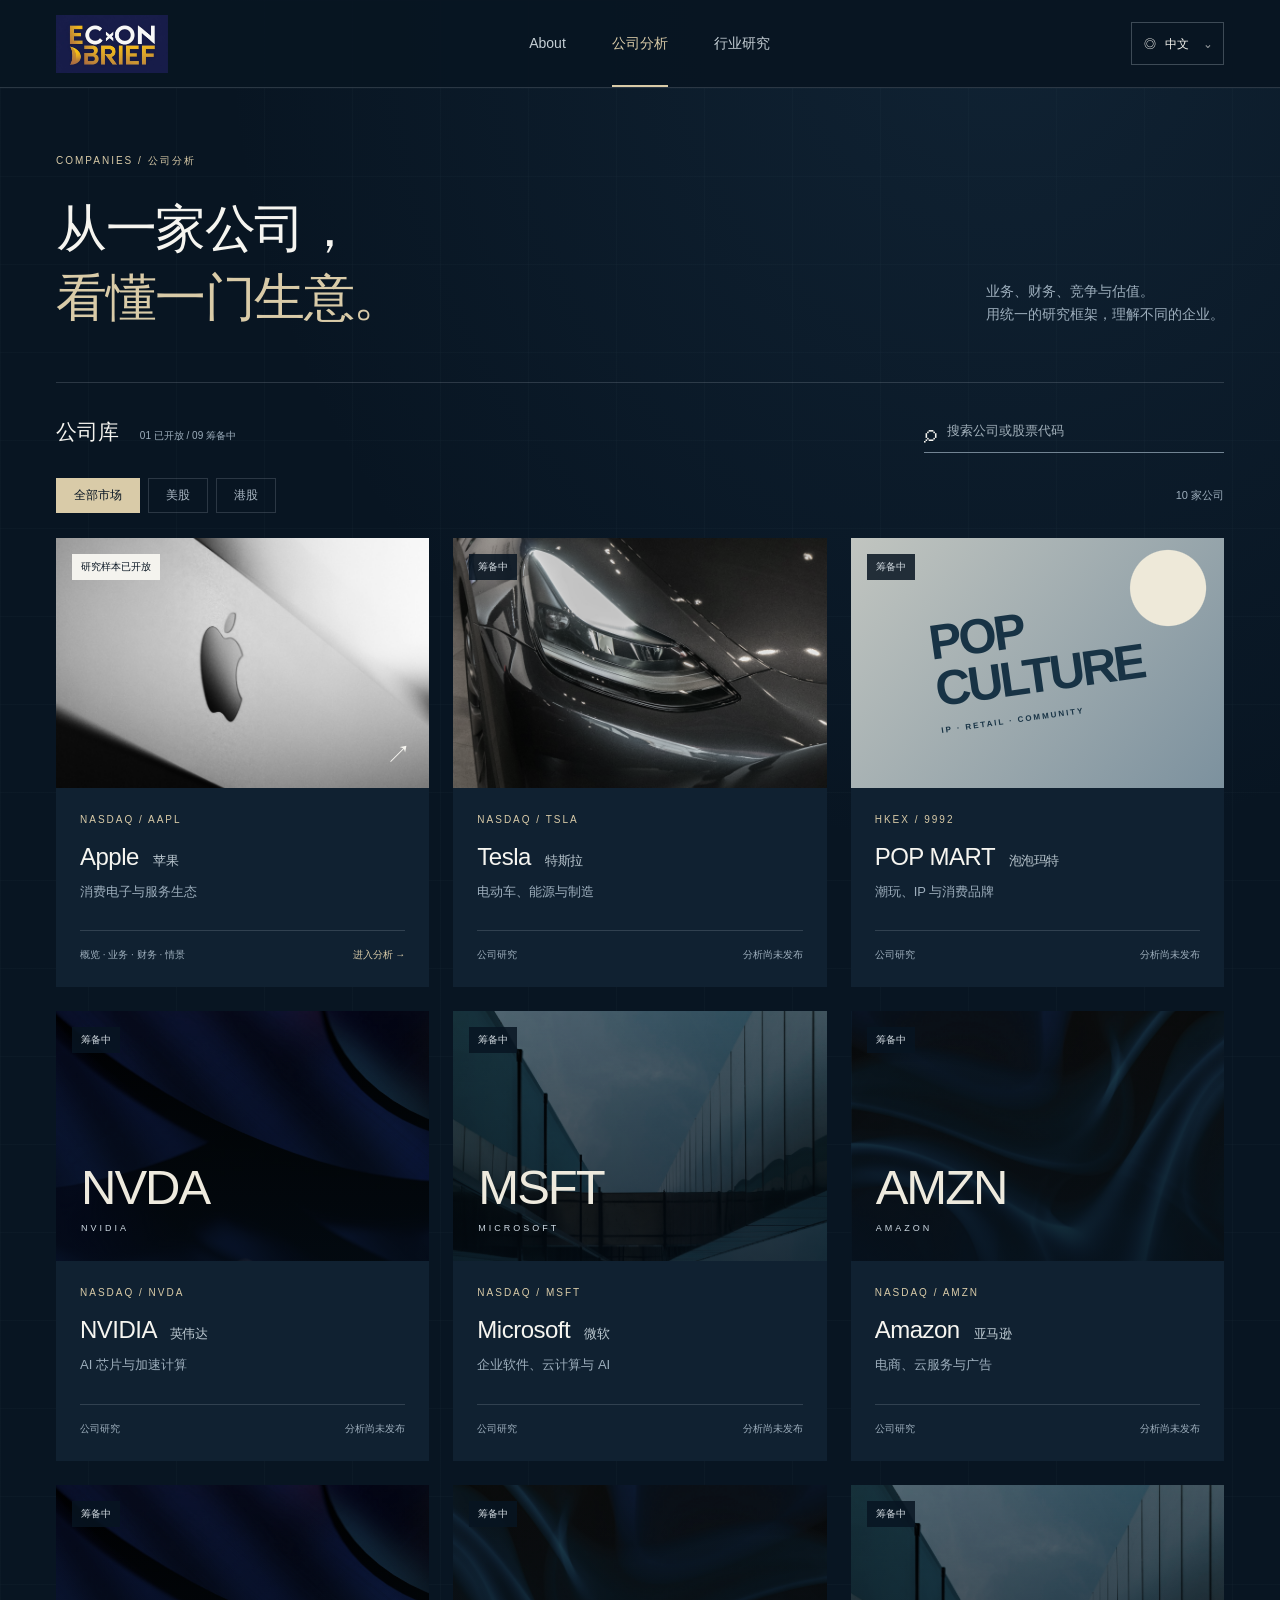
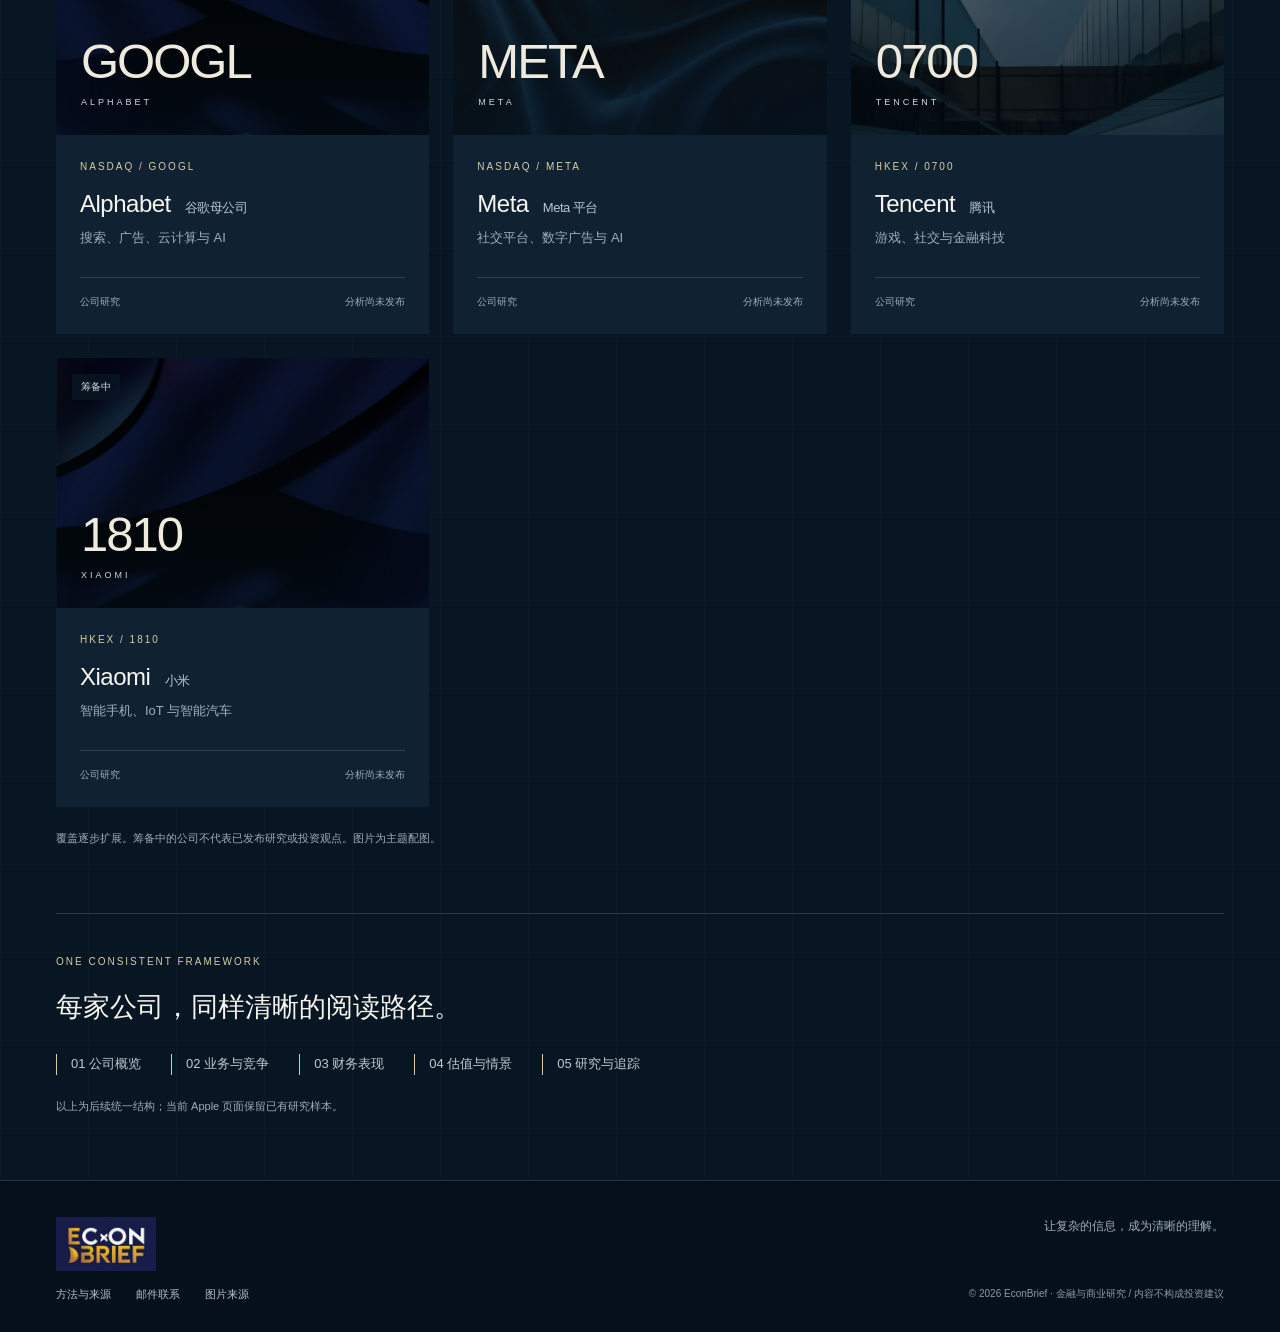
==== commit f2afbae2: "Expand company library to ten and industry coverage to eight" ====
--- a/companies/index.html
+++ b/companies/index.html
@@ -1 +1 @@
-<!DOCTYPE html><html lang="zh-CN"><head><meta charset="UTF-8"><meta name="viewport" content="width=device-width, initial-scale=1"><meta name="theme-color" content="#081522"><meta name="description" content="面向普通投资者的金融与商业分析平台。连接信息，交叉验证，看懂公司与行业。"><title>公司分析 | EconBrief</title><link rel="icon" href="../assets/logo.png"><link rel="stylesheet" href="../assets/editorial.css"><link rel="stylesheet" href="../assets/language.css"></head><body><header class="site-nav"><a class="wordmark" href="../index.html" aria-label="EconBrief 首页"><img class="brand-logo" src="../assets/logo.png" alt="EconBrief" width="112" height="58"></a><button class="menu-toggle" aria-expanded="false" aria-controls="primary-nav">菜单 <span>☰</span></button><nav id="primary-nav" aria-label="主导航"><a href="../about.html">About</a><a href="../companies/index.html" aria-current="page">公司分析</a><a href="../industries.html">行业研究</a></nav><details class="language-picker notranslate" translate="no" data-native-language="zh-CN" data-page-url="https://econbriefsite.netlify.app/companies/index.html"><summary aria-label="选择语言 / Choose language"><span aria-hidden="true">◎</span> <span data-language-label>中文</span><span class="language-chevron" aria-hidden="true">⌄</span></summary><div class="language-options"><a href="https://econbriefsite.netlify.app/companies/index.html" lang="zh-CN" hreflang="zh-CN" data-language="zh-CN">中文</a><a href="https://translate.google.com/translate?sl=auto&amp;tl=en&amp;hl=en&amp;u=https%3A%2F%2Feconbriefsite.netlify.app%2Fcompanies%2Findex.html" lang="en" hreflang="en" data-language="en">English</a><small>Google 自动翻译 / Auto-translate</small></div></details></header><main><section class="page-heading wrap"><span class="eyebrow">COMPANIES / 公司分析</span><div class="heading-row"><h1>从一家公司，<br><span class="gold">看懂一门生意。</span></h1><p>业务、财务、竞争与估值。<br>用统一的研究框架，理解不同的企业。</p></div></section><section class="catalog wrap" aria-labelledby="catalog-title"><div class="catalog-toolbar"><h2 id="catalog-title">公司库 <small>01 已开放 / 02 筹备中</small></h2><label class="search-field"><span>⌕</span><input id="company-search" type="search" placeholder="搜索公司或股票代码" aria-label="搜索公司或股票代码"></label></div><div class="filter-row" role="group" aria-label="按市场筛选"><button class="selected" data-filter="all" aria-pressed="true">全部市场</button><button data-filter="us" aria-pressed="false">美股</button><button data-filter="hk" aria-pressed="false">港股</button><span id="result-count" aria-live="polite">3 家公司</span></div><div class="company-grid"><a class="company-card" href="apple.html" data-company="apple 苹果 aapl" data-market="us"><div class="catalog-image"><img src="../assets/images/apple-detail.jpg" alt="银色 Apple 设备细节"><span class="status live">研究样本已开放</span><span class="image-arrow">↗</span></div><div class="company-info"><span class="eyebrow">NASDAQ / AAPL</span><h3>Apple <span>苹果</span></h3><p>消费电子与服务生态</p><div class="card-bottom"><span>概览 · 业务 · 财务 · 情景</span><span>进入分析 →</span></div></div></a><article class="company-card" data-company="tesla 特斯拉 tsla" data-market="us"><div class="catalog-image"><img src="../assets/images/tesla-detail.jpg" loading="lazy" alt="特斯拉车灯与车身线条特写"><span class="status">筹备中</span></div><div class="company-info"><span class="eyebrow">NASDAQ / TSLA</span><h3>Tesla <span>特斯拉</span></h3><p>电动车、能源与制造</p><div class="card-bottom"><span>公司研究</span><span>分析尚未发布</span></div></div></article><article class="company-card" data-company="pop mart 泡泡玛特 9992" data-market="hk"><div class="catalog-image graphic-consumer"><span class="consumer-art" aria-hidden="true">POP<br>CULTURE<span>IP · RETAIL · COMMUNITY</span></span><span class="status">筹备中</span></div><div class="company-info"><span class="eyebrow">HKEX / 9992</span><h3>POP MART <span>泡泡玛特</span></h3><p>潮玩、IP 与消费品牌</p><div class="card-bottom"><span>公司研究</span><span>分析尚未发布</span></div></div></article></div><p class="empty-state" hidden>没有找到匹配的公司，请试试其他名称或市场。</p><p class="catalog-note">覆盖逐步扩展。筹备中的公司不代表已发布研究或投资观点。图片为主题配图。</p></section><section class="library-bottom wrap"><span class="eyebrow">ONE CONSISTENT FRAMEWORK</span><h2>每家公司，同样清晰的阅读路径。</h2><div class="path-list"><span>01 公司概览</span><span>02 业务与竞争</span><span>03 财务表现</span><span>04 估值与情景</span><span>05 研究与追踪</span></div><p>以上为后续统一结构；当前 Apple 页面保留已有研究样本。</p></section></main><footer class="site-footer"><a class="wordmark" href="../index.html"><img class="brand-logo" src="../assets/logo.png" alt="EconBrief" width="112" height="58"></a><p>让复杂的信息，成为清晰的理解。</p><div><a href="../about.html#sources">方法与来源</a><a href="mailto:liujiyuanjillian@gmail.com">邮件联系</a><a href="../assets/images/credits.md">图片来源</a></div><small>© 2026 EconBrief · 金融与商业研究 / 内容不构成投资建议</small></footer><script src="../assets/editorial.js"></script><script src="../assets/language.js"></script></body></html>+<!DOCTYPE html><html lang="zh-CN"><head><meta charset="UTF-8"><meta name="viewport" content="width=device-width, initial-scale=1"><meta name="theme-color" content="#081522"><meta name="description" content="面向普通投资者的金融与商业分析平台。连接信息，交叉验证，看懂公司与行业。"><title>公司分析 | EconBrief</title><link rel="icon" href="../assets/logo.png"><link rel="stylesheet" href="../assets/editorial.css"><link rel="stylesheet" href="../assets/language.css"></head><body><header class="site-nav"><a class="wordmark" href="../index.html" aria-label="EconBrief 首页"><img class="brand-logo" src="../assets/logo.png" alt="EconBrief" width="112" height="58"></a><button class="menu-toggle" aria-expanded="false" aria-controls="primary-nav">菜单 <span>☰</span></button><nav id="primary-nav" aria-label="主导航"><a href="../about.html">About</a><a href="../companies/index.html" aria-current="page">公司分析</a><a href="../industries.html">行业研究</a></nav><details class="language-picker notranslate" translate="no" data-native-language="zh-CN" data-page-url="https://econbriefsite.netlify.app/companies/index.html"><summary aria-label="选择语言 / Choose language"><span aria-hidden="true">◎</span> <span data-language-label>中文</span><span class="language-chevron" aria-hidden="true">⌄</span></summary><div class="language-options"><a href="https://econbriefsite.netlify.app/companies/index.html" lang="zh-CN" hreflang="zh-CN" data-language="zh-CN">中文</a><a href="https://translate.google.com/translate?sl=auto&amp;tl=en&amp;hl=en&amp;u=https%3A%2F%2Feconbriefsite.netlify.app%2Fcompanies%2Findex.html" lang="en" hreflang="en" data-language="en">English</a><small>Google 自动翻译 / Auto-translate</small></div></details></header><main><section class="page-heading wrap"><span class="eyebrow">COMPANIES / 公司分析</span><div class="heading-row"><h1>从一家公司，<br><span class="gold">看懂一门生意。</span></h1><p>业务、财务、竞争与估值。<br>用统一的研究框架，理解不同的企业。</p></div></section><section class="catalog wrap" aria-labelledby="catalog-title"><div class="catalog-toolbar"><h2 id="catalog-title">公司库 <small>01 已开放 / 09 筹备中</small></h2><label class="search-field"><span>⌕</span><input id="company-search" type="search" placeholder="搜索公司或股票代码" aria-label="搜索公司或股票代码"></label></div><div class="filter-row" role="group" aria-label="按市场筛选"><button class="selected" data-filter="all" aria-pressed="true">全部市场</button><button data-filter="us" aria-pressed="false">美股</button><button data-filter="hk" aria-pressed="false">港股</button><span id="result-count" aria-live="polite">10 家公司</span></div><div class="company-grid"><a class="company-card" href="apple.html" data-company="apple 苹果 aapl" data-market="us"><div class="catalog-image"><img src="../assets/images/apple-detail.jpg" alt="银色 Apple 设备细节"><span class="status live">研究样本已开放</span><span class="image-arrow">↗</span></div><div class="company-info"><span class="eyebrow">NASDAQ / AAPL</span><h3>Apple <span>苹果</span></h3><p>消费电子与服务生态</p><div class="card-bottom"><span>概览 · 业务 · 财务 · 情景</span><span>进入分析 →</span></div></div></a><article class="company-card" data-company="tesla 特斯拉 tsla" data-market="us"><div class="catalog-image"><img src="../assets/images/tesla-detail.jpg" loading="lazy" alt="特斯拉车灯与车身线条特写"><span class="status">筹备中</span></div><div class="company-info"><span class="eyebrow">NASDAQ / TSLA</span><h3>Tesla <span>特斯拉</span></h3><p>电动车、能源与制造</p><div class="card-bottom"><span>公司研究</span><span>分析尚未发布</span></div></div></article><article class="company-card" data-company="pop mart 泡泡玛特 9992" data-market="hk"><div class="catalog-image graphic-consumer"><span class="consumer-art" aria-hidden="true">POP<br>CULTURE<span>IP · RETAIL · COMMUNITY</span></span><span class="status">筹备中</span></div><div class="company-info"><span class="eyebrow">HKEX / 9992</span><h3>POP MART <span>泡泡玛特</span></h3><p>潮玩、IP 与消费品牌</p><div class="card-bottom"><span>公司研究</span><span>分析尚未发布</span></div></div></article><article class="company-card" data-company="nvidia 英伟达 nvda" data-market="us"><div class="catalog-image company-theme theme-compute"><img src="../assets/images/blue-form.jpg" loading="lazy" alt="英伟达研究的抽象主题配图，并非企业标志或实景"><span class="company-ticker-art" aria-hidden="true">NVDA<small>NVIDIA</small></span><span class="status">筹备中</span></div><div class="company-info"><span class="eyebrow">NASDAQ / NVDA</span><h3>NVIDIA <span>英伟达</span></h3><p>AI 芯片与加速计算</p><div class="card-bottom"><span>公司研究</span><span>分析尚未发布</span></div></div></article><article class="company-card" data-company="microsoft 微软 msft" data-market="us"><div class="catalog-image company-theme theme-cloud"><img src="../assets/images/structure.jpg" loading="lazy" alt="微软研究的抽象主题配图，并非企业标志或实景"><span class="company-ticker-art" aria-hidden="true">MSFT<small>MICROSOFT</small></span><span class="status">筹备中</span></div><div class="company-info"><span class="eyebrow">NASDAQ / MSFT</span><h3>Microsoft <span>微软</span></h3><p>企业软件、云计算与 AI</p><div class="card-bottom"><span>公司研究</span><span>分析尚未发布</span></div></div></article><article class="company-card" data-company="amazon 亚马逊 amzn" data-market="us"><div class="catalog-image company-theme theme-commerce"><img src="../assets/images/flow.jpg" loading="lazy" alt="亚马逊研究的抽象主题配图，并非企业标志或实景"><span class="company-ticker-art" aria-hidden="true">AMZN<small>AMAZON</small></span><span class="status">筹备中</span></div><div class="company-info"><span class="eyebrow">NASDAQ / AMZN</span><h3>Amazon <span>亚马逊</span></h3><p>电商、云服务与广告</p><div class="card-bottom"><span>公司研究</span><span>分析尚未发布</span></div></div></article><article class="company-card" data-company="alphabet 谷歌母公司 googl google 谷歌 goog" data-market="us"><div class="catalog-image company-theme theme-search"><img src="../assets/images/blue-form.jpg" loading="lazy" alt="谷歌母公司研究的抽象主题配图，并非企业标志或实景"><span class="company-ticker-art" aria-hidden="true">GOOGL<small>ALPHABET</small></span><span class="status">筹备中</span></div><div class="company-info"><span class="eyebrow">NASDAQ / GOOGL</span><h3>Alphabet <span>谷歌母公司</span></h3><p>搜索、广告、云计算与 AI</p><div class="card-bottom"><span>公司研究</span><span>分析尚未发布</span></div></div></article><article class="company-card" data-company="meta Meta 平台 meta facebook 脸书" data-market="us"><div class="catalog-image company-theme theme-social"><img src="../assets/images/flow.jpg" loading="lazy" alt="Meta 平台研究的抽象主题配图，并非企业标志或实景"><span class="company-ticker-art" aria-hidden="true">META<small>META</small></span><span class="status">筹备中</span></div><div class="company-info"><span class="eyebrow">NASDAQ / META</span><h3>Meta <span>Meta 平台</span></h3><p>社交平台、数字广告与 AI</p><div class="card-bottom"><span>公司研究</span><span>分析尚未发布</span></div></div></article><article class="company-card" data-company="tencent 腾讯 0700 700 腾讯控股" data-market="hk"><div class="catalog-image company-theme theme-social"><img src="../assets/images/structure.jpg" loading="lazy" alt="腾讯研究的抽象主题配图，并非企业标志或实景"><span class="company-ticker-art" aria-hidden="true">0700<small>TENCENT</small></span><span class="status">筹备中</span></div><div class="company-info"><span class="eyebrow">HKEX / 0700</span><h3>Tencent <span>腾讯</span></h3><p>游戏、社交与金融科技</p><div class="card-bottom"><span>公司研究</span><span>分析尚未发布</span></div></div></article><article class="company-card" data-company="xiaomi 小米 1810" data-market="hk"><div class="catalog-image company-theme theme-devices"><img src="../assets/images/blue-form.jpg" loading="lazy" alt="小米研究的抽象主题配图，并非企业标志或实景"><span class="company-ticker-art" aria-hidden="true">1810<small>XIAOMI</small></span><span class="status">筹备中</span></div><div class="company-info"><span class="eyebrow">HKEX / 1810</span><h3>Xiaomi <span>小米</span></h3><p>智能手机、IoT 与智能汽车</p><div class="card-bottom"><span>公司研究</span><span>分析尚未发布</span></div></div></article></div><p class="empty-state" hidden>没有找到匹配的公司，请试试其他名称或市场。</p><p class="catalog-note">覆盖逐步扩展。筹备中的公司不代表已发布研究或投资观点。图片为主题配图。</p></section><section class="library-bottom wrap"><span class="eyebrow">ONE CONSISTENT FRAMEWORK</span><h2>每家公司，同样清晰的阅读路径。</h2><div class="path-list"><span>01 公司概览</span><span>02 业务与竞争</span><span>03 财务表现</span><span>04 估值与情景</span><span>05 研究与追踪</span></div><p>以上为后续统一结构；当前 Apple 页面保留已有研究样本。</p></section></main><footer class="site-footer"><a class="wordmark" href="../index.html"><img class="brand-logo" src="../assets/logo.png" alt="EconBrief" width="112" height="58"></a><p>让复杂的信息，成为清晰的理解。</p><div><a href="../about.html#sources">方法与来源</a><a href="mailto:liujiyuanjillian@gmail.com">邮件联系</a><a href="../assets/images/credits.md">图片来源</a></div><small>© 2026 EconBrief · 金融与商业研究 / 内容不构成投资建议</small></footer><script src="../assets/editorial.js"></script><script src="../assets/language.js"></script></body></html>
--- a/assets/editorial.css
+++ b/assets/editorial.css
@@ -23,3 +23,20 @@
 .about-identity{width:180px;height:110px;object-fit:cover;object-position:center 52%;margin-bottom:28px}
 @media(max-width:1100px){.about-logo{left:25%;top:40%;width:135px;height:95px}.about-logo img{width:135px;height:95px}}
 @media(max-width:700px){.wordmark .brand-logo{width:96px;height:50px}.about-logo{left:20%;top:44%;width:100px;height:80px}.about-logo img{width:100px;height:80px}.about-identity{width:150px;height:95px}}
+/* Expanded coverage: typographic theme images are not company logos. */
+.company-theme{isolation:isolate;background:#10283d}
+.company-theme img{filter:saturate(.5) brightness(.6);position:absolute;inset:0}
+.company-theme:after{content:'';position:absolute;inset:0;background:linear-gradient(0deg,rgba(5,17,28,.55),transparent);z-index:0}
+.company-ticker-art{position:absolute;z-index:1;left:25px;bottom:28px;font-size:49px;letter-spacing:-2px;color:#eeeade;font-weight:500;line-height:1}
+.company-ticker-art small{display:block;font-size:9px;font-weight:400;letter-spacing:3px;margin-top:12px;color:#cfdae3}
+.company-theme .status{z-index:2}.theme-cloud img,.theme-social img{object-position:left center}.theme-commerce img,.theme-devices img{transform:scaleX(-1)}
+.company-info h3{font-size:24px}.company-info h3>span{display:inline-block;font-size:13px}
+.industry-total{font-size:11px;font-weight:400;color:var(--platform-muted,#9daebc);margin-left:15px}
+.expanded-industries{grid-template-columns:repeat(4,minmax(0,1fr));gap:20px}
+.expanded-industries .industry-card{height:330px;padding:22px}
+.expanded-industries .industry-card h2{font-size:25px}
+.expanded-industries .industry-card p{font-size:11px}
+.expanded-industries .industry-card .eyebrow{font-size:8px;letter-spacing:1.5px}
+.industry-status{position:absolute;top:18px;left:20px;font-size:10px;color:#d4dde3;background:rgba(6,17,28,.75);padding:4px 9px}
+@media(max-width:1100px){.expanded-industries{grid-template-columns:repeat(2,minmax(0,1fr))}.expanded-industries .industry-card{height:320px}}
+@media(max-width:700px){.expanded-industries{grid-template-columns:1fr}.expanded-industries .industry-card{height:300px}.company-ticker-art{font-size:50px}.industry-total{display:inline-block;margin-left:8px;font-size:10px}}
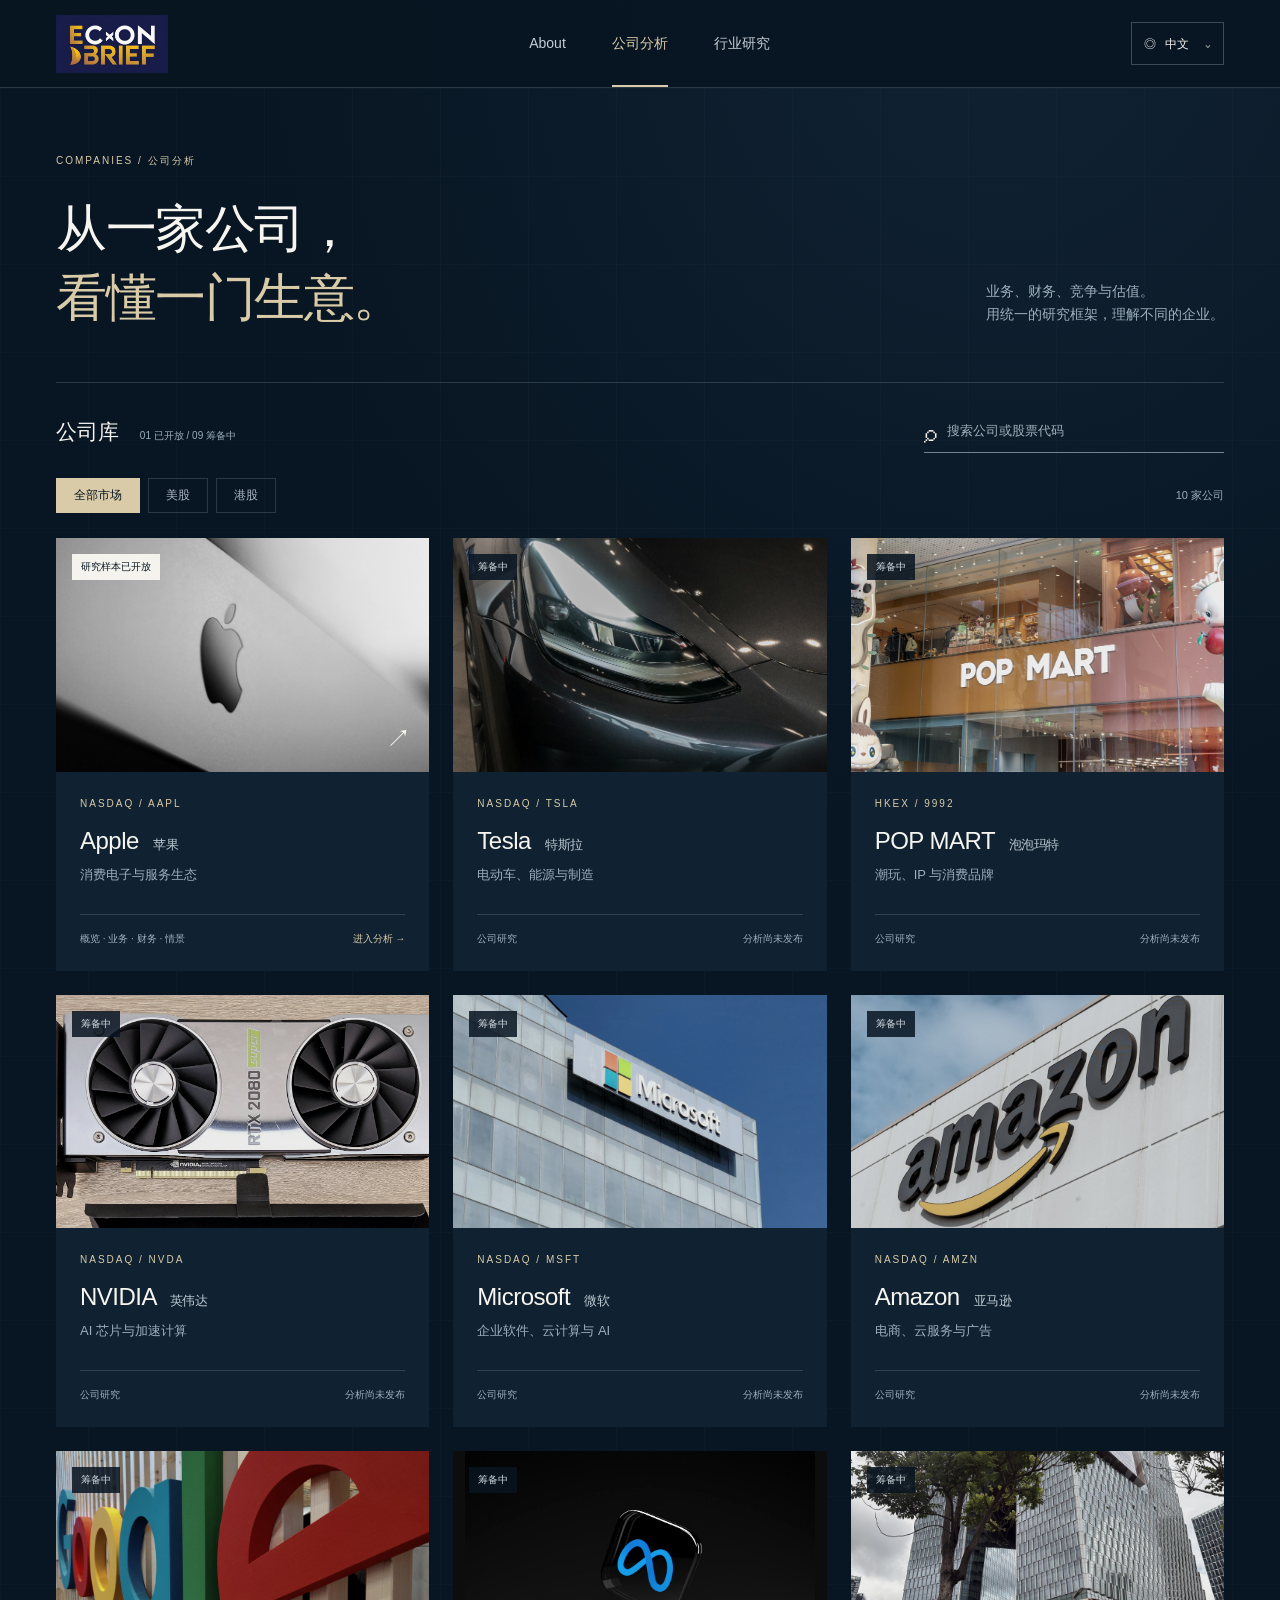
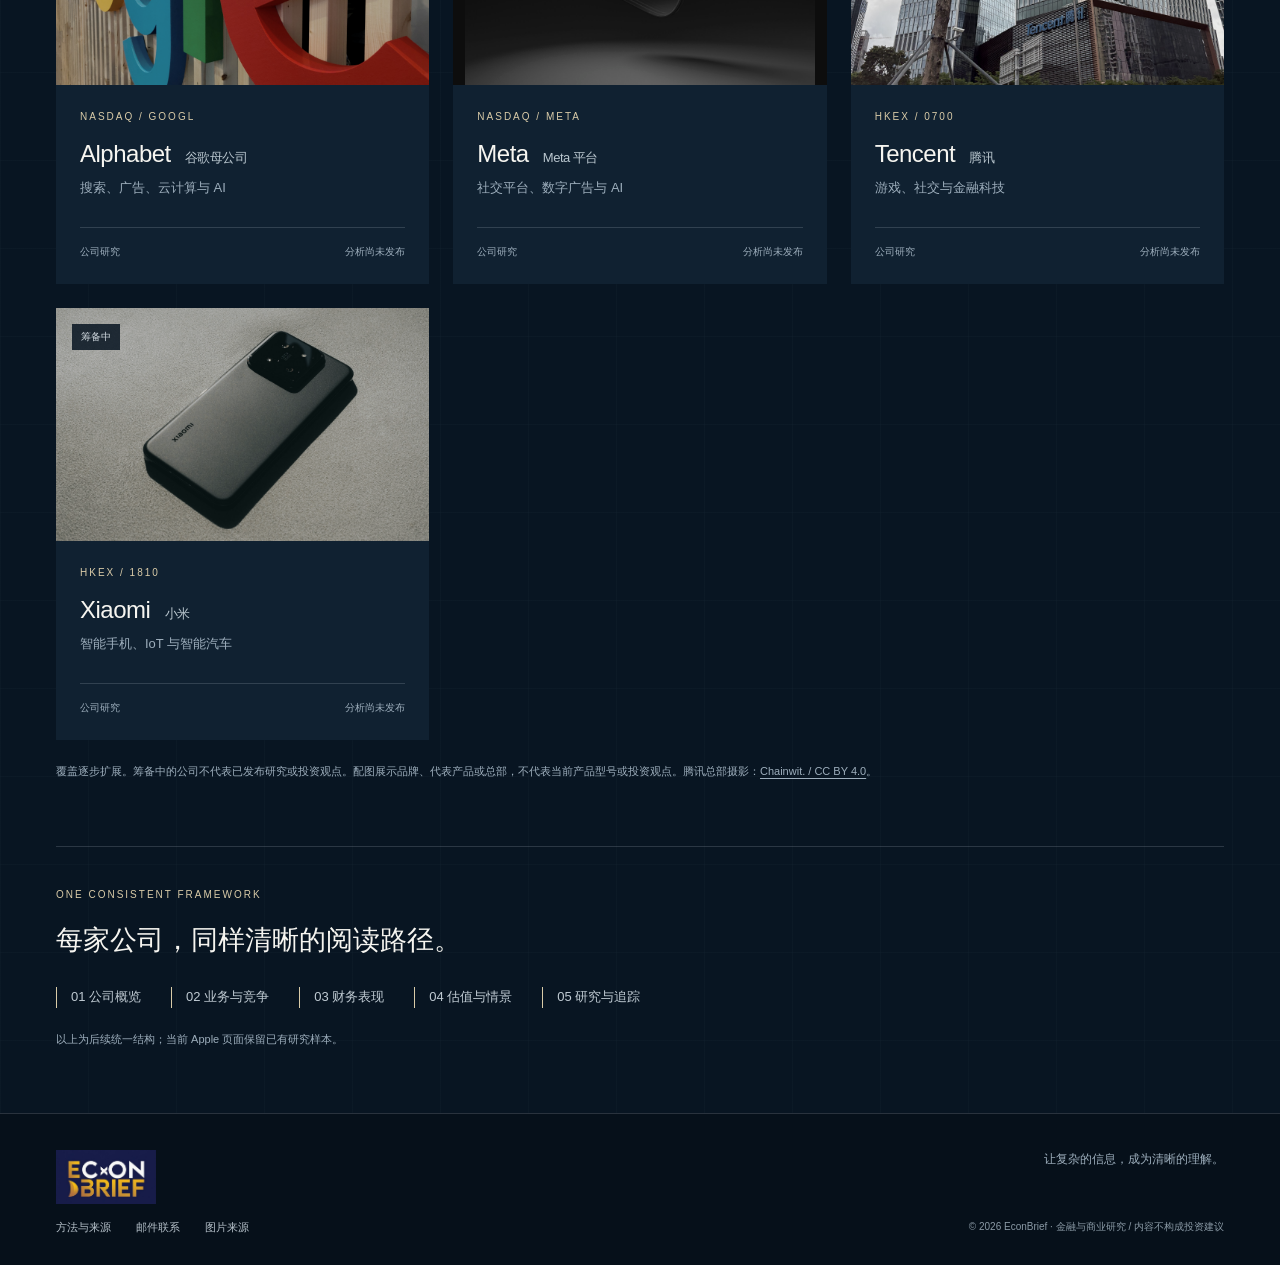
==== commit fb13b5ff: "Match company and industry cards with representative high resolution imagery" ====
--- a/companies/index.html
+++ b/companies/index.html
@@ -1 +1 @@
-<!DOCTYPE html><html lang="zh-CN"><head><meta charset="UTF-8"><meta name="viewport" content="width=device-width, initial-scale=1"><meta name="theme-color" content="#081522"><meta name="description" content="面向普通投资者的金融与商业分析平台。连接信息，交叉验证，看懂公司与行业。"><title>公司分析 | EconBrief</title><link rel="icon" href="../assets/logo.png"><link rel="stylesheet" href="../assets/editorial.css"><link rel="stylesheet" href="../assets/language.css"></head><body><header class="site-nav"><a class="wordmark" href="../index.html" aria-label="EconBrief 首页"><img class="brand-logo" src="../assets/logo.png" alt="EconBrief" width="112" height="58"></a><button class="menu-toggle" aria-expanded="false" aria-controls="primary-nav">菜单 <span>☰</span></button><nav id="primary-nav" aria-label="主导航"><a href="../about.html">About</a><a href="../companies/index.html" aria-current="page">公司分析</a><a href="../industries.html">行业研究</a></nav><details class="language-picker notranslate" translate="no" data-native-language="zh-CN" data-page-url="https://econbriefsite.netlify.app/companies/index.html"><summary aria-label="选择语言 / Choose language"><span aria-hidden="true">◎</span> <span data-language-label>中文</span><span class="language-chevron" aria-hidden="true">⌄</span></summary><div class="language-options"><a href="https://econbriefsite.netlify.app/companies/index.html" lang="zh-CN" hreflang="zh-CN" data-language="zh-CN">中文</a><a href="https://translate.google.com/translate?sl=auto&amp;tl=en&amp;hl=en&amp;u=https%3A%2F%2Feconbriefsite.netlify.app%2Fcompanies%2Findex.html" lang="en" hreflang="en" data-language="en">English</a><small>Google 自动翻译 / Auto-translate</small></div></details></header><main><section class="page-heading wrap"><span class="eyebrow">COMPANIES / 公司分析</span><div class="heading-row"><h1>从一家公司，<br><span class="gold">看懂一门生意。</span></h1><p>业务、财务、竞争与估值。<br>用统一的研究框架，理解不同的企业。</p></div></section><section class="catalog wrap" aria-labelledby="catalog-title"><div class="catalog-toolbar"><h2 id="catalog-title">公司库 <small>01 已开放 / 09 筹备中</small></h2><label class="search-field"><span>⌕</span><input id="company-search" type="search" placeholder="搜索公司或股票代码" aria-label="搜索公司或股票代码"></label></div><div class="filter-row" role="group" aria-label="按市场筛选"><button class="selected" data-filter="all" aria-pressed="true">全部市场</button><button data-filter="us" aria-pressed="false">美股</button><button data-filter="hk" aria-pressed="false">港股</button><span id="result-count" aria-live="polite">10 家公司</span></div><div class="company-grid"><a class="company-card" href="apple.html" data-company="apple 苹果 aapl" data-market="us"><div class="catalog-image"><img src="../assets/images/apple-detail.jpg" alt="银色 Apple 设备细节"><span class="status live">研究样本已开放</span><span class="image-arrow">↗</span></div><div class="company-info"><span class="eyebrow">NASDAQ / AAPL</span><h3>Apple <span>苹果</span></h3><p>消费电子与服务生态</p><div class="card-bottom"><span>概览 · 业务 · 财务 · 情景</span><span>进入分析 →</span></div></div></a><article class="company-card" data-company="tesla 特斯拉 tsla" data-market="us"><div class="catalog-image"><img src="../assets/images/tesla-detail.jpg" loading="lazy" alt="特斯拉车灯与车身线条特写"><span class="status">筹备中</span></div><div class="company-info"><span class="eyebrow">NASDAQ / TSLA</span><h3>Tesla <span>特斯拉</span></h3><p>电动车、能源与制造</p><div class="card-bottom"><span>公司研究</span><span>分析尚未发布</span></div></div></article><article class="company-card" data-company="pop mart 泡泡玛特 9992" data-market="hk"><div class="catalog-image graphic-consumer"><span class="consumer-art" aria-hidden="true">POP<br>CULTURE<span>IP · RETAIL · COMMUNITY</span></span><span class="status">筹备中</span></div><div class="company-info"><span class="eyebrow">HKEX / 9992</span><h3>POP MART <span>泡泡玛特</span></h3><p>潮玩、IP 与消费品牌</p><div class="card-bottom"><span>公司研究</span><span>分析尚未发布</span></div></div></article><article class="company-card" data-company="nvidia 英伟达 nvda" data-market="us"><div class="catalog-image company-theme theme-compute"><img src="../assets/images/blue-form.jpg" loading="lazy" alt="英伟达研究的抽象主题配图，并非企业标志或实景"><span class="company-ticker-art" aria-hidden="true">NVDA<small>NVIDIA</small></span><span class="status">筹备中</span></div><div class="company-info"><span class="eyebrow">NASDAQ / NVDA</span><h3>NVIDIA <span>英伟达</span></h3><p>AI 芯片与加速计算</p><div class="card-bottom"><span>公司研究</span><span>分析尚未发布</span></div></div></article><article class="company-card" data-company="microsoft 微软 msft" data-market="us"><div class="catalog-image company-theme theme-cloud"><img src="../assets/images/structure.jpg" loading="lazy" alt="微软研究的抽象主题配图，并非企业标志或实景"><span class="company-ticker-art" aria-hidden="true">MSFT<small>MICROSOFT</small></span><span class="status">筹备中</span></div><div class="company-info"><span class="eyebrow">NASDAQ / MSFT</span><h3>Microsoft <span>微软</span></h3><p>企业软件、云计算与 AI</p><div class="card-bottom"><span>公司研究</span><span>分析尚未发布</span></div></div></article><article class="company-card" data-company="amazon 亚马逊 amzn" data-market="us"><div class="catalog-image company-theme theme-commerce"><img src="../assets/images/flow.jpg" loading="lazy" alt="亚马逊研究的抽象主题配图，并非企业标志或实景"><span class="company-ticker-art" aria-hidden="true">AMZN<small>AMAZON</small></span><span class="status">筹备中</span></div><div class="company-info"><span class="eyebrow">NASDAQ / AMZN</span><h3>Amazon <span>亚马逊</span></h3><p>电商、云服务与广告</p><div class="card-bottom"><span>公司研究</span><span>分析尚未发布</span></div></div></article><article class="company-card" data-company="alphabet 谷歌母公司 googl google 谷歌 goog" data-market="us"><div class="catalog-image company-theme theme-search"><img src="../assets/images/blue-form.jpg" loading="lazy" alt="谷歌母公司研究的抽象主题配图，并非企业标志或实景"><span class="company-ticker-art" aria-hidden="true">GOOGL<small>ALPHABET</small></span><span class="status">筹备中</span></div><div class="company-info"><span class="eyebrow">NASDAQ / GOOGL</span><h3>Alphabet <span>谷歌母公司</span></h3><p>搜索、广告、云计算与 AI</p><div class="card-bottom"><span>公司研究</span><span>分析尚未发布</span></div></div></article><article class="company-card" data-company="meta Meta 平台 meta facebook 脸书" data-market="us"><div class="catalog-image company-theme theme-social"><img src="../assets/images/flow.jpg" loading="lazy" alt="Meta 平台研究的抽象主题配图，并非企业标志或实景"><span class="company-ticker-art" aria-hidden="true">META<small>META</small></span><span class="status">筹备中</span></div><div class="company-info"><span class="eyebrow">NASDAQ / META</span><h3>Meta <span>Meta 平台</span></h3><p>社交平台、数字广告与 AI</p><div class="card-bottom"><span>公司研究</span><span>分析尚未发布</span></div></div></article><article class="company-card" data-company="tencent 腾讯 0700 700 腾讯控股" data-market="hk"><div class="catalog-image company-theme theme-social"><img src="../assets/images/structure.jpg" loading="lazy" alt="腾讯研究的抽象主题配图，并非企业标志或实景"><span class="company-ticker-art" aria-hidden="true">0700<small>TENCENT</small></span><span class="status">筹备中</span></div><div class="company-info"><span class="eyebrow">HKEX / 0700</span><h3>Tencent <span>腾讯</span></h3><p>游戏、社交与金融科技</p><div class="card-bottom"><span>公司研究</span><span>分析尚未发布</span></div></div></article><article class="company-card" data-company="xiaomi 小米 1810" data-market="hk"><div class="catalog-image company-theme theme-devices"><img src="../assets/images/blue-form.jpg" loading="lazy" alt="小米研究的抽象主题配图，并非企业标志或实景"><span class="company-ticker-art" aria-hidden="true">1810<small>XIAOMI</small></span><span class="status">筹备中</span></div><div class="company-info"><span class="eyebrow">HKEX / 1810</span><h3>Xiaomi <span>小米</span></h3><p>智能手机、IoT 与智能汽车</p><div class="card-bottom"><span>公司研究</span><span>分析尚未发布</span></div></div></article></div><p class="empty-state" hidden>没有找到匹配的公司，请试试其他名称或市场。</p><p class="catalog-note">覆盖逐步扩展。筹备中的公司不代表已发布研究或投资观点。图片为主题配图。</p></section><section class="library-bottom wrap"><span class="eyebrow">ONE CONSISTENT FRAMEWORK</span><h2>每家公司，同样清晰的阅读路径。</h2><div class="path-list"><span>01 公司概览</span><span>02 业务与竞争</span><span>03 财务表现</span><span>04 估值与情景</span><span>05 研究与追踪</span></div><p>以上为后续统一结构；当前 Apple 页面保留已有研究样本。</p></section></main><footer class="site-footer"><a class="wordmark" href="../index.html"><img class="brand-logo" src="../assets/logo.png" alt="EconBrief" width="112" height="58"></a><p>让复杂的信息，成为清晰的理解。</p><div><a href="../about.html#sources">方法与来源</a><a href="mailto:liujiyuanjillian@gmail.com">邮件联系</a><a href="../assets/images/credits.md">图片来源</a></div><small>© 2026 EconBrief · 金融与商业研究 / 内容不构成投资建议</small></footer><script src="../assets/editorial.js"></script><script src="../assets/language.js"></script></body></html>+<!DOCTYPE html><html lang="zh-CN"><head><meta charset="UTF-8"><meta name="viewport" content="width=device-width, initial-scale=1"><meta name="theme-color" content="#081522"><meta name="description" content="面向普通投资者的金融与商业分析平台。连接信息，交叉验证，看懂公司与行业。"><title>公司分析 | EconBrief</title><link rel="icon" href="../assets/logo.png"><link rel="stylesheet" href="../assets/editorial.css"><link rel="stylesheet" href="../assets/language.css"></head><body><header class="site-nav"><a class="wordmark" href="../index.html" aria-label="EconBrief 首页"><img class="brand-logo" src="../assets/logo.png" alt="EconBrief" width="112" height="58"></a><button class="menu-toggle" aria-expanded="false" aria-controls="primary-nav">菜单 <span>☰</span></button><nav id="primary-nav" aria-label="主导航"><a href="../about.html">About</a><a href="../companies/index.html" aria-current="page">公司分析</a><a href="../industries.html">行业研究</a></nav><details class="language-picker notranslate" translate="no" data-native-language="zh-CN" data-page-url="https://econbriefsite.netlify.app/companies/index.html"><summary aria-label="选择语言 / Choose language"><span aria-hidden="true">◎</span> <span data-language-label>中文</span><span class="language-chevron" aria-hidden="true">⌄</span></summary><div class="language-options"><a href="https://econbriefsite.netlify.app/companies/index.html" lang="zh-CN" hreflang="zh-CN" data-language="zh-CN">中文</a><a href="https://translate.google.com/translate?sl=auto&amp;tl=en&amp;hl=en&amp;u=https%3A%2F%2Feconbriefsite.netlify.app%2Fcompanies%2Findex.html" lang="en" hreflang="en" data-language="en">English</a><small>Google 自动翻译 / Auto-translate</small></div></details></header><main><section class="page-heading wrap"><span class="eyebrow">COMPANIES / 公司分析</span><div class="heading-row"><h1>从一家公司，<br><span class="gold">看懂一门生意。</span></h1><p>业务、财务、竞争与估值。<br>用统一的研究框架，理解不同的企业。</p></div></section><section class="catalog wrap" aria-labelledby="catalog-title"><div class="catalog-toolbar"><h2 id="catalog-title">公司库 <small>01 已开放 / 09 筹备中</small></h2><label class="search-field"><span>⌕</span><input id="company-search" type="search" placeholder="搜索公司或股票代码" aria-label="搜索公司或股票代码"></label></div><div class="filter-row" role="group" aria-label="按市场筛选"><button class="selected" data-filter="all" aria-pressed="true">全部市场</button><button data-filter="us" aria-pressed="false">美股</button><button data-filter="hk" aria-pressed="false">港股</button><span id="result-count" aria-live="polite">10 家公司</span></div><div class="company-grid"><a class="company-card" href="apple.html" data-company="apple 苹果 aapl" data-market="us"><div class="catalog-image"><img src="../assets/images/apple-detail.jpg" alt="银色 Apple 设备细节"><span class="status live">研究样本已开放</span><span class="image-arrow">↗</span></div><div class="company-info"><span class="eyebrow">NASDAQ / AAPL</span><h3>Apple <span>苹果</span></h3><p>消费电子与服务生态</p><div class="card-bottom"><span>概览 · 业务 · 财务 · 情景</span><span>进入分析 →</span></div></div></a><article class="company-card" data-company="tesla 特斯拉 tsla" data-market="us"><div class="catalog-image"><img src="../assets/images/tesla-detail.jpg" loading="lazy" alt="特斯拉车灯与车身线条特写"><span class="status">筹备中</span></div><div class="company-info"><span class="eyebrow">NASDAQ / TSLA</span><h3>Tesla <span>特斯拉</span></h3><p>电动车、能源与制造</p><div class="card-bottom"><span>公司研究</span><span>分析尚未发布</span></div></div></article><article class="company-card" data-company="pop mart 泡泡玛特 9992" data-market="hk"><div class="catalog-image matched-photo"><img src="../assets/images/popmart.jpg" loading="eager" alt="泡泡玛特上海门店及陈列实拍"><span class="status">筹备中</span></div><div class="company-info"><span class="eyebrow">HKEX / 9992</span><h3>POP MART <span>泡泡玛特</span></h3><p>潮玩、IP 与消费品牌</p><div class="card-bottom"><span>公司研究</span><span>分析尚未发布</span></div></div></article><article class="company-card" data-company="nvidia 英伟达 nvda" data-market="us"><div class="catalog-image matched-photo"><img src="../assets/images/nvidia.jpg" loading="eager" alt="NVIDIA GeForce RTX 显卡实拍"><span class="status">筹备中</span></div><div class="company-info"><span class="eyebrow">NASDAQ / NVDA</span><h3>NVIDIA <span>英伟达</span></h3><p>AI 芯片与加速计算</p><div class="card-bottom"><span>公司研究</span><span>分析尚未发布</span></div></div></article><article class="company-card" data-company="microsoft 微软 msft" data-market="us"><div class="catalog-image matched-photo"><img src="../assets/images/microsoft.jpg" loading="eager" alt="Microsoft 办公楼标志实拍"><span class="status">筹备中</span></div><div class="company-info"><span class="eyebrow">NASDAQ / MSFT</span><h3>Microsoft <span>微软</span></h3><p>企业软件、云计算与 AI</p><div class="card-bottom"><span>公司研究</span><span>分析尚未发布</span></div></div></article><article class="company-card" data-company="amazon 亚马逊 amzn" data-market="us"><div class="catalog-image matched-photo"><img src="../assets/images/amazon.jpg" loading="eager" alt="Amazon 建筑外墙品牌标志实拍"><span class="status">筹备中</span></div><div class="company-info"><span class="eyebrow">NASDAQ / AMZN</span><h3>Amazon <span>亚马逊</span></h3><p>电商、云服务与广告</p><div class="card-bottom"><span>公司研究</span><span>分析尚未发布</span></div></div></article><article class="company-card" data-company="alphabet 谷歌母公司 googl google 谷歌 goog" data-market="us"><div class="catalog-image matched-photo"><img src="../assets/images/alphabet.jpg" loading="eager" alt="Google 彩色品牌标志实拍"><span class="status">筹备中</span></div><div class="company-info"><span class="eyebrow">NASDAQ / GOOGL</span><h3>Alphabet <span>谷歌母公司</span></h3><p>搜索、广告、云计算与 AI</p><div class="card-bottom"><span>公司研究</span><span>分析尚未发布</span></div></div></article><article class="company-card" data-company="meta Meta 平台 meta facebook 脸书" data-market="us"><div class="catalog-image matched-photo"><img src="../assets/images/meta.jpg" loading="eager" alt="Meta 品牌标志的三维视觉作品"><span class="status">筹备中</span></div><div class="company-info"><span class="eyebrow">NASDAQ / META</span><h3>Meta <span>Meta 平台</span></h3><p>社交平台、数字广告与 AI</p><div class="card-bottom"><span>公司研究</span><span>分析尚未发布</span></div></div></article><article class="company-card" data-company="tencent 腾讯 0700 700 腾讯控股" data-market="hk"><div class="catalog-image matched-photo"><img src="../assets/images/tencent.jpg" loading="eager" alt="腾讯深圳滨海大厦总部实拍，摄影 Chainwit."><span class="status">筹备中</span></div><div class="company-info"><span class="eyebrow">HKEX / 0700</span><h3>Tencent <span>腾讯</span></h3><p>游戏、社交与金融科技</p><div class="card-bottom"><span>公司研究</span><span>分析尚未发布</span></div></div></article><article class="company-card" data-company="xiaomi 小米 1810" data-market="hk"><div class="catalog-image matched-photo"><img src="../assets/images/xiaomi.jpg" loading="eager" alt="小米智能手机金属机身与摄像头实拍"><span class="status">筹备中</span></div><div class="company-info"><span class="eyebrow">HKEX / 1810</span><h3>Xiaomi <span>小米</span></h3><p>智能手机、IoT 与智能汽车</p><div class="card-bottom"><span>公司研究</span><span>分析尚未发布</span></div></div></article></div><p class="empty-state" hidden>没有找到匹配的公司，请试试其他名称或市场。</p><p class="catalog-note">覆盖逐步扩展。筹备中的公司不代表已发布研究或投资观点。配图展示品牌、代表产品或总部，不代表当前产品型号或投资观点。腾讯总部摄影：<a href="../assets/images/credits.md">Chainwit. / CC BY 4.0</a>。</p></section><section class="library-bottom wrap"><span class="eyebrow">ONE CONSISTENT FRAMEWORK</span><h2>每家公司，同样清晰的阅读路径。</h2><div class="path-list"><span>01 公司概览</span><span>02 业务与竞争</span><span>03 财务表现</span><span>04 估值与情景</span><span>05 研究与追踪</span></div><p>以上为后续统一结构；当前 Apple 页面保留已有研究样本。</p></section></main><footer class="site-footer"><a class="wordmark" href="../index.html"><img class="brand-logo" src="../assets/logo.png" alt="EconBrief" width="112" height="58"></a><p>让复杂的信息，成为清晰的理解。</p><div><a href="../about.html#sources">方法与来源</a><a href="mailto:liujiyuanjillian@gmail.com">邮件联系</a><a href="../assets/images/credits.md">图片来源</a></div><small>© 2026 EconBrief · 金融与商业研究 / 内容不构成投资建议</small></footer><script src="../assets/editorial.js"></script><script src="../assets/language.js"></script></body></html>
--- a/assets/editorial.css
+++ b/assets/editorial.css
@@ -40,3 +40,21 @@
 .industry-status{position:absolute;top:18px;left:20px;font-size:10px;color:#d4dde3;background:rgba(6,17,28,.75);padding:4px 9px}
 @media(max-width:1100px){.expanded-industries{grid-template-columns:repeat(2,minmax(0,1fr))}.expanded-industries .industry-card{height:320px}}
 @media(max-width:700px){.expanded-industries{grid-template-columns:1fr}.expanded-industries .industry-card{height:300px}.company-ticker-art{font-size:50px}.industry-total{display:inline-block;margin-left:8px;font-size:10px}}
+/* Representative editorial photography, with one restrained color treatment. */
+.company-grid .catalog-image{height:auto;aspect-ratio:16/10;background:#102131}
+.company-grid .catalog-image img{filter:saturate(.65) contrast(1.04) brightness(.92);object-fit:cover;transform:none}
+.company-grid .catalog-image img[src*="nvidia"]{object-position:50% 27%}
+.company-grid .catalog-image img[src*="microsoft"]{object-position:55% 47%}
+.company-grid .catalog-image img[src*="popmart"]{object-position:50% 52%}
+.company-grid .catalog-image img[src*="tencent"]{object-position:50% 38%}
+.company-grid .catalog-image img[src*="meta"]{object-fit:contain;background:#111;filter:saturate(.8) contrast(1.04)}
+.company-grid .catalog-image img[src*="alphabet"]{object-position:35% 50%}
+.expanded-industries .industry-card img{filter:saturate(.6) contrast(1.05) brightness(.95)}
+.expanded-industries .industry-card:after{background:linear-gradient(180deg,rgba(4,15,26,.08),rgba(4,15,26,.2) 25%,rgba(4,15,26,.94) 100%)}
+.expanded-industries .industry-card img[src*="finance"]{object-position:53% center}
+.expanded-industries .industry-card img[src*="cloud"]{object-position:25% center}
+.expanded-industries .industry-card img[src*="consumer"]{object-position:45% 65%}
+.catalog-note a{text-decoration:underline;text-underline-offset:3px}
+.company-grid .catalog-image img[src*="tencent"]{object-position:50% 78%}
+.company-grid .catalog-image>img{position:absolute;inset:0;width:100%;height:100%}
+.company-grid .catalog-image img[src*="nvidia"]{transform:scale(1.6);transform-origin:50% 18%;object-position:50% top}
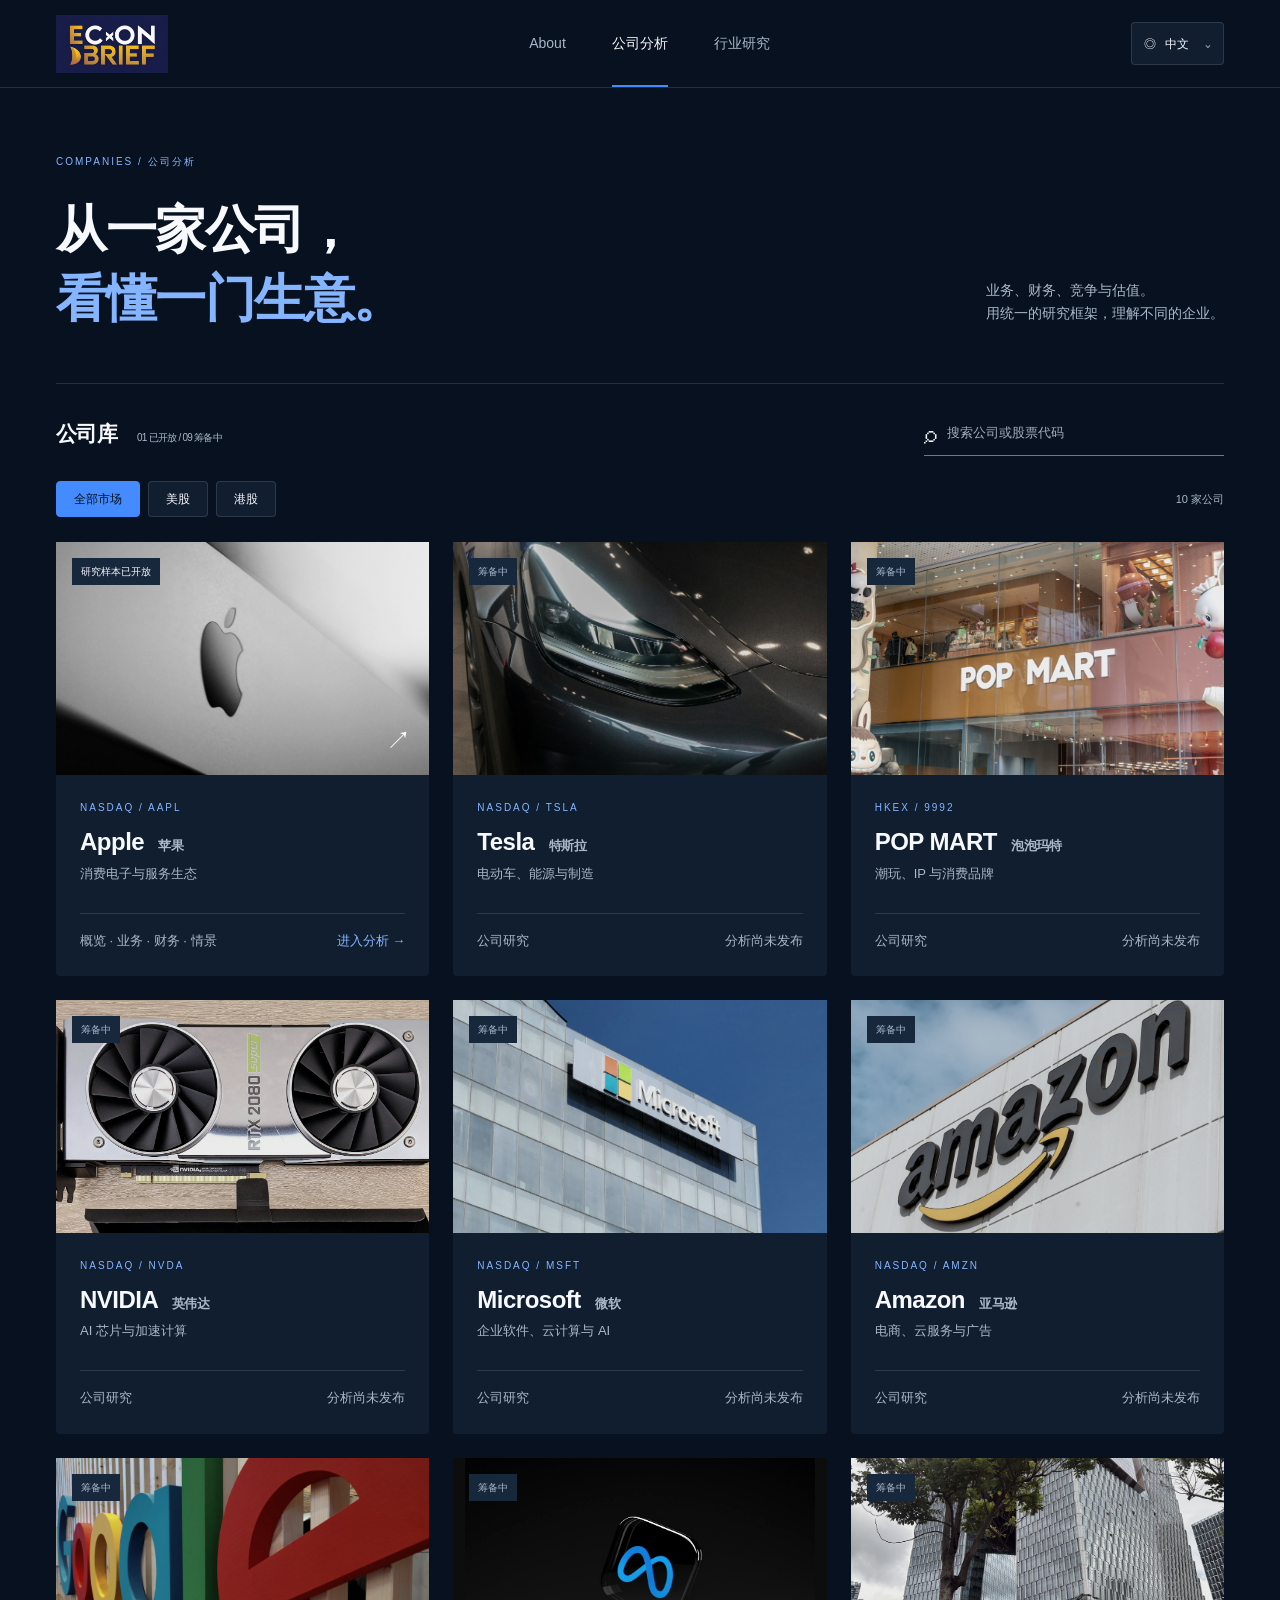
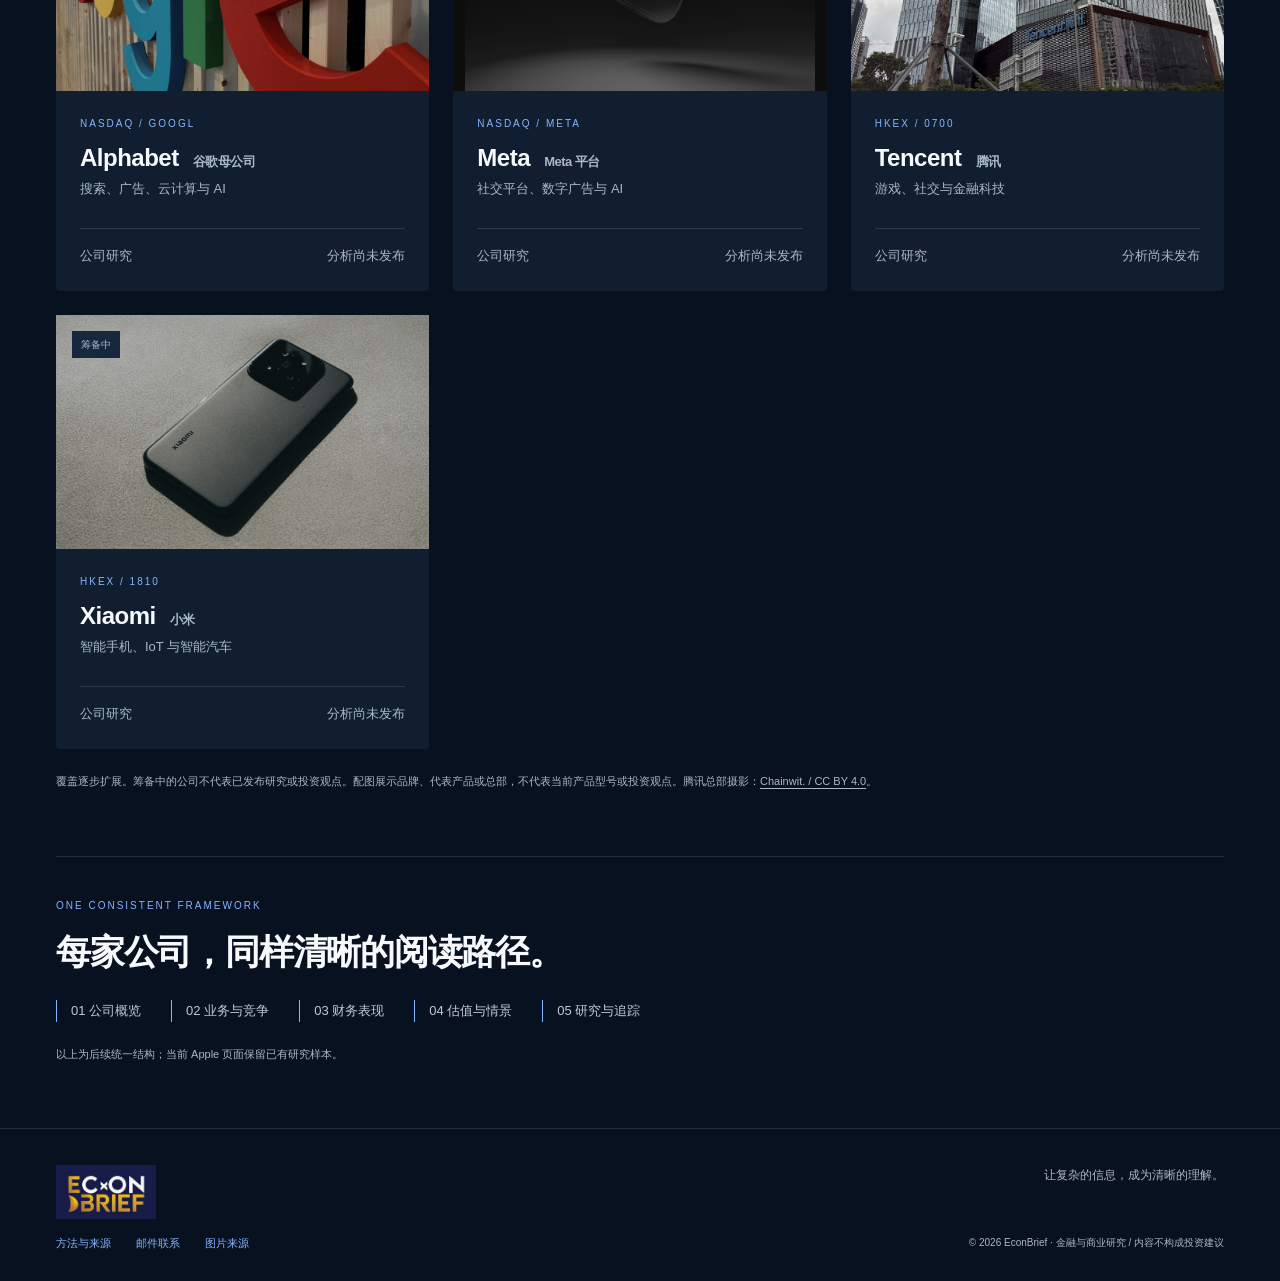
==== commit 19c49029: "Establish shared navy visual design system across existing pages" ====
--- a/companies/index.html
+++ b/companies/index.html
@@ -1 +1 @@
-<!DOCTYPE html><html lang="zh-CN"><head><meta charset="UTF-8"><meta name="viewport" content="width=device-width, initial-scale=1"><meta name="theme-color" content="#081522"><meta name="description" content="面向普通投资者的金融与商业分析平台。连接信息，交叉验证，看懂公司与行业。"><title>公司分析 | EconBrief</title><link rel="icon" href="../assets/logo.png"><link rel="stylesheet" href="../assets/editorial.css"><link rel="stylesheet" href="../assets/language.css"></head><body><header class="site-nav"><a class="wordmark" href="../index.html" aria-label="EconBrief 首页"><img class="brand-logo" src="../assets/logo.png" alt="EconBrief" width="112" height="58"></a><button class="menu-toggle" aria-expanded="false" aria-controls="primary-nav">菜单 <span>☰</span></button><nav id="primary-nav" aria-label="主导航"><a href="../about.html">About</a><a href="../companies/index.html" aria-current="page">公司分析</a><a href="../industries.html">行业研究</a></nav><details class="language-picker notranslate" translate="no" data-native-language="zh-CN" data-page-url="https://econbriefsite.netlify.app/companies/index.html"><summary aria-label="选择语言 / Choose language"><span aria-hidden="true">◎</span> <span data-language-label>中文</span><span class="language-chevron" aria-hidden="true">⌄</span></summary><div class="language-options"><a href="https://econbriefsite.netlify.app/companies/index.html" lang="zh-CN" hreflang="zh-CN" data-language="zh-CN">中文</a><a href="https://translate.google.com/translate?sl=auto&amp;tl=en&amp;hl=en&amp;u=https%3A%2F%2Feconbriefsite.netlify.app%2Fcompanies%2Findex.html" lang="en" hreflang="en" data-language="en">English</a><small>Google 自动翻译 / Auto-translate</small></div></details></header><main><section class="page-heading wrap"><span class="eyebrow">COMPANIES / 公司分析</span><div class="heading-row"><h1>从一家公司，<br><span class="gold">看懂一门生意。</span></h1><p>业务、财务、竞争与估值。<br>用统一的研究框架，理解不同的企业。</p></div></section><section class="catalog wrap" aria-labelledby="catalog-title"><div class="catalog-toolbar"><h2 id="catalog-title">公司库 <small>01 已开放 / 09 筹备中</small></h2><label class="search-field"><span>⌕</span><input id="company-search" type="search" placeholder="搜索公司或股票代码" aria-label="搜索公司或股票代码"></label></div><div class="filter-row" role="group" aria-label="按市场筛选"><button class="selected" data-filter="all" aria-pressed="true">全部市场</button><button data-filter="us" aria-pressed="false">美股</button><button data-filter="hk" aria-pressed="false">港股</button><span id="result-count" aria-live="polite">10 家公司</span></div><div class="company-grid"><a class="company-card" href="apple.html" data-company="apple 苹果 aapl" data-market="us"><div class="catalog-image"><img src="../assets/images/apple-detail.jpg" alt="银色 Apple 设备细节"><span class="status live">研究样本已开放</span><span class="image-arrow">↗</span></div><div class="company-info"><span class="eyebrow">NASDAQ / AAPL</span><h3>Apple <span>苹果</span></h3><p>消费电子与服务生态</p><div class="card-bottom"><span>概览 · 业务 · 财务 · 情景</span><span>进入分析 →</span></div></div></a><article class="company-card" data-company="tesla 特斯拉 tsla" data-market="us"><div class="catalog-image"><img src="../assets/images/tesla-detail.jpg" loading="lazy" alt="特斯拉车灯与车身线条特写"><span class="status">筹备中</span></div><div class="company-info"><span class="eyebrow">NASDAQ / TSLA</span><h3>Tesla <span>特斯拉</span></h3><p>电动车、能源与制造</p><div class="card-bottom"><span>公司研究</span><span>分析尚未发布</span></div></div></article><article class="company-card" data-company="pop mart 泡泡玛特 9992" data-market="hk"><div class="catalog-image matched-photo"><img src="../assets/images/popmart.jpg" loading="eager" alt="泡泡玛特上海门店及陈列实拍"><span class="status">筹备中</span></div><div class="company-info"><span class="eyebrow">HKEX / 9992</span><h3>POP MART <span>泡泡玛特</span></h3><p>潮玩、IP 与消费品牌</p><div class="card-bottom"><span>公司研究</span><span>分析尚未发布</span></div></div></article><article class="company-card" data-company="nvidia 英伟达 nvda" data-market="us"><div class="catalog-image matched-photo"><img src="../assets/images/nvidia.jpg" loading="eager" alt="NVIDIA GeForce RTX 显卡实拍"><span class="status">筹备中</span></div><div class="company-info"><span class="eyebrow">NASDAQ / NVDA</span><h3>NVIDIA <span>英伟达</span></h3><p>AI 芯片与加速计算</p><div class="card-bottom"><span>公司研究</span><span>分析尚未发布</span></div></div></article><article class="company-card" data-company="microsoft 微软 msft" data-market="us"><div class="catalog-image matched-photo"><img src="../assets/images/microsoft.jpg" loading="eager" alt="Microsoft 办公楼标志实拍"><span class="status">筹备中</span></div><div class="company-info"><span class="eyebrow">NASDAQ / MSFT</span><h3>Microsoft <span>微软</span></h3><p>企业软件、云计算与 AI</p><div class="card-bottom"><span>公司研究</span><span>分析尚未发布</span></div></div></article><article class="company-card" data-company="amazon 亚马逊 amzn" data-market="us"><div class="catalog-image matched-photo"><img src="../assets/images/amazon.jpg" loading="eager" alt="Amazon 建筑外墙品牌标志实拍"><span class="status">筹备中</span></div><div class="company-info"><span class="eyebrow">NASDAQ / AMZN</span><h3>Amazon <span>亚马逊</span></h3><p>电商、云服务与广告</p><div class="card-bottom"><span>公司研究</span><span>分析尚未发布</span></div></div></article><article class="company-card" data-company="alphabet 谷歌母公司 googl google 谷歌 goog" data-market="us"><div class="catalog-image matched-photo"><img src="../assets/images/alphabet.jpg" loading="eager" alt="Google 彩色品牌标志实拍"><span class="status">筹备中</span></div><div class="company-info"><span class="eyebrow">NASDAQ / GOOGL</span><h3>Alphabet <span>谷歌母公司</span></h3><p>搜索、广告、云计算与 AI</p><div class="card-bottom"><span>公司研究</span><span>分析尚未发布</span></div></div></article><article class="company-card" data-company="meta Meta 平台 meta facebook 脸书" data-market="us"><div class="catalog-image matched-photo"><img src="../assets/images/meta.jpg" loading="eager" alt="Meta 品牌标志的三维视觉作品"><span class="status">筹备中</span></div><div class="company-info"><span class="eyebrow">NASDAQ / META</span><h3>Meta <span>Meta 平台</span></h3><p>社交平台、数字广告与 AI</p><div class="card-bottom"><span>公司研究</span><span>分析尚未发布</span></div></div></article><article class="company-card" data-company="tencent 腾讯 0700 700 腾讯控股" data-market="hk"><div class="catalog-image matched-photo"><img src="../assets/images/tencent.jpg" loading="eager" alt="腾讯深圳滨海大厦总部实拍，摄影 Chainwit."><span class="status">筹备中</span></div><div class="company-info"><span class="eyebrow">HKEX / 0700</span><h3>Tencent <span>腾讯</span></h3><p>游戏、社交与金融科技</p><div class="card-bottom"><span>公司研究</span><span>分析尚未发布</span></div></div></article><article class="company-card" data-company="xiaomi 小米 1810" data-market="hk"><div class="catalog-image matched-photo"><img src="../assets/images/xiaomi.jpg" loading="eager" alt="小米智能手机金属机身与摄像头实拍"><span class="status">筹备中</span></div><div class="company-info"><span class="eyebrow">HKEX / 1810</span><h3>Xiaomi <span>小米</span></h3><p>智能手机、IoT 与智能汽车</p><div class="card-bottom"><span>公司研究</span><span>分析尚未发布</span></div></div></article></div><p class="empty-state" hidden>没有找到匹配的公司，请试试其他名称或市场。</p><p class="catalog-note">覆盖逐步扩展。筹备中的公司不代表已发布研究或投资观点。配图展示品牌、代表产品或总部，不代表当前产品型号或投资观点。腾讯总部摄影：<a href="../assets/images/credits.md">Chainwit. / CC BY 4.0</a>。</p></section><section class="library-bottom wrap"><span class="eyebrow">ONE CONSISTENT FRAMEWORK</span><h2>每家公司，同样清晰的阅读路径。</h2><div class="path-list"><span>01 公司概览</span><span>02 业务与竞争</span><span>03 财务表现</span><span>04 估值与情景</span><span>05 研究与追踪</span></div><p>以上为后续统一结构；当前 Apple 页面保留已有研究样本。</p></section></main><footer class="site-footer"><a class="wordmark" href="../index.html"><img class="brand-logo" src="../assets/logo.png" alt="EconBrief" width="112" height="58"></a><p>让复杂的信息，成为清晰的理解。</p><div><a href="../about.html#sources">方法与来源</a><a href="mailto:liujiyuanjillian@gmail.com">邮件联系</a><a href="../assets/images/credits.md">图片来源</a></div><small>© 2026 EconBrief · 金融与商业研究 / 内容不构成投资建议</small></footer><script src="../assets/editorial.js"></script><script src="../assets/language.js"></script></body></html>+<!DOCTYPE html><html lang="zh-CN"><head><meta charset="UTF-8"><meta name="viewport" content="width=device-width, initial-scale=1"><meta name="theme-color" content="#07111F"><meta name="description" content="面向普通投资者的金融与商业分析平台。连接信息，交叉验证，看懂公司与行业。"><title>公司分析 | EconBrief</title><link rel="icon" href="../assets/logo.png"><link rel="stylesheet" href="../assets/editorial.css"><link rel="stylesheet" href="../assets/language.css"><link rel="stylesheet" href="../assets/design-system.css"></head><body><header class="site-nav"><a class="wordmark" href="../index.html" aria-label="EconBrief 首页"><img class="brand-logo" src="../assets/logo.png" alt="EconBrief" width="112" height="58"></a><button class="menu-toggle" aria-expanded="false" aria-controls="primary-nav">菜单 <span>☰</span></button><nav id="primary-nav" aria-label="主导航"><a href="../about.html">About</a><a href="../companies/index.html" aria-current="page">公司分析</a><a href="../industries.html">行业研究</a></nav><details class="language-picker notranslate" translate="no" data-native-language="zh-CN" data-page-url="https://econbriefsite.netlify.app/companies/index.html"><summary aria-label="选择语言 / Choose language"><span aria-hidden="true">◎</span> <span data-language-label>中文</span><span class="language-chevron" aria-hidden="true">⌄</span></summary><div class="language-options"><a href="https://econbriefsite.netlify.app/companies/index.html" lang="zh-CN" hreflang="zh-CN" data-language="zh-CN">中文</a><a href="https://translate.google.com/translate?sl=auto&amp;tl=en&amp;hl=en&amp;u=https%3A%2F%2Feconbriefsite.netlify.app%2Fcompanies%2Findex.html" lang="en" hreflang="en" data-language="en">English</a><small>Google 自动翻译 / Auto-translate</small></div></details></header><main><section class="page-heading wrap"><span class="eyebrow">COMPANIES / 公司分析</span><div class="heading-row"><h1>从一家公司，<br><span class="gold">看懂一门生意。</span></h1><p>业务、财务、竞争与估值。<br>用统一的研究框架，理解不同的企业。</p></div></section><section class="catalog wrap" aria-labelledby="catalog-title"><div class="catalog-toolbar"><h2 id="catalog-title">公司库 <small>01 已开放 / 09 筹备中</small></h2><label class="search-field"><span>⌕</span><input id="company-search" type="search" placeholder="搜索公司或股票代码" aria-label="搜索公司或股票代码"></label></div><div class="filter-row" role="group" aria-label="按市场筛选"><button class="selected" data-filter="all" aria-pressed="true">全部市场</button><button data-filter="us" aria-pressed="false">美股</button><button data-filter="hk" aria-pressed="false">港股</button><span id="result-count" aria-live="polite">10 家公司</span></div><div class="company-grid"><a class="company-card" href="apple.html" data-company="apple 苹果 aapl" data-market="us"><div class="catalog-image"><img src="../assets/images/apple-detail.jpg" alt="银色 Apple 设备细节"><span class="status live">研究样本已开放</span><span class="image-arrow">↗</span></div><div class="company-info"><span class="eyebrow">NASDAQ / AAPL</span><h3>Apple <span>苹果</span></h3><p>消费电子与服务生态</p><div class="card-bottom"><span>概览 · 业务 · 财务 · 情景</span><span>进入分析 →</span></div></div></a><article class="company-card" data-company="tesla 特斯拉 tsla" data-market="us"><div class="catalog-image"><img src="../assets/images/tesla-detail.jpg" loading="lazy" alt="特斯拉车灯与车身线条特写"><span class="status">筹备中</span></div><div class="company-info"><span class="eyebrow">NASDAQ / TSLA</span><h3>Tesla <span>特斯拉</span></h3><p>电动车、能源与制造</p><div class="card-bottom"><span>公司研究</span><span>分析尚未发布</span></div></div></article><article class="company-card" data-company="pop mart 泡泡玛特 9992" data-market="hk"><div class="catalog-image matched-photo"><img src="../assets/images/popmart.jpg" loading="eager" alt="泡泡玛特上海门店及陈列实拍"><span class="status">筹备中</span></div><div class="company-info"><span class="eyebrow">HKEX / 9992</span><h3>POP MART <span>泡泡玛特</span></h3><p>潮玩、IP 与消费品牌</p><div class="card-bottom"><span>公司研究</span><span>分析尚未发布</span></div></div></article><article class="company-card" data-company="nvidia 英伟达 nvda" data-market="us"><div class="catalog-image matched-photo"><img src="../assets/images/nvidia.jpg" loading="eager" alt="NVIDIA GeForce RTX 显卡实拍"><span class="status">筹备中</span></div><div class="company-info"><span class="eyebrow">NASDAQ / NVDA</span><h3>NVIDIA <span>英伟达</span></h3><p>AI 芯片与加速计算</p><div class="card-bottom"><span>公司研究</span><span>分析尚未发布</span></div></div></article><article class="company-card" data-company="microsoft 微软 msft" data-market="us"><div class="catalog-image matched-photo"><img src="../assets/images/microsoft.jpg" loading="eager" alt="Microsoft 办公楼标志实拍"><span class="status">筹备中</span></div><div class="company-info"><span class="eyebrow">NASDAQ / MSFT</span><h3>Microsoft <span>微软</span></h3><p>企业软件、云计算与 AI</p><div class="card-bottom"><span>公司研究</span><span>分析尚未发布</span></div></div></article><article class="company-card" data-company="amazon 亚马逊 amzn" data-market="us"><div class="catalog-image matched-photo"><img src="../assets/images/amazon.jpg" loading="eager" alt="Amazon 建筑外墙品牌标志实拍"><span class="status">筹备中</span></div><div class="company-info"><span class="eyebrow">NASDAQ / AMZN</span><h3>Amazon <span>亚马逊</span></h3><p>电商、云服务与广告</p><div class="card-bottom"><span>公司研究</span><span>分析尚未发布</span></div></div></article><article class="company-card" data-company="alphabet 谷歌母公司 googl google 谷歌 goog" data-market="us"><div class="catalog-image matched-photo"><img src="../assets/images/alphabet.jpg" loading="eager" alt="Google 彩色品牌标志实拍"><span class="status">筹备中</span></div><div class="company-info"><span class="eyebrow">NASDAQ / GOOGL</span><h3>Alphabet <span>谷歌母公司</span></h3><p>搜索、广告、云计算与 AI</p><div class="card-bottom"><span>公司研究</span><span>分析尚未发布</span></div></div></article><article class="company-card" data-company="meta Meta 平台 meta facebook 脸书" data-market="us"><div class="catalog-image matched-photo"><img src="../assets/images/meta.jpg" loading="eager" alt="Meta 品牌标志的三维视觉作品"><span class="status">筹备中</span></div><div class="company-info"><span class="eyebrow">NASDAQ / META</span><h3>Meta <span>Meta 平台</span></h3><p>社交平台、数字广告与 AI</p><div class="card-bottom"><span>公司研究</span><span>分析尚未发布</span></div></div></article><article class="company-card" data-company="tencent 腾讯 0700 700 腾讯控股" data-market="hk"><div class="catalog-image matched-photo"><img src="../assets/images/tencent.jpg" loading="eager" alt="腾讯深圳滨海大厦总部实拍，摄影 Chainwit."><span class="status">筹备中</span></div><div class="company-info"><span class="eyebrow">HKEX / 0700</span><h3>Tencent <span>腾讯</span></h3><p>游戏、社交与金融科技</p><div class="card-bottom"><span>公司研究</span><span>分析尚未发布</span></div></div></article><article class="company-card" data-company="xiaomi 小米 1810" data-market="hk"><div class="catalog-image matched-photo"><img src="../assets/images/xiaomi.jpg" loading="eager" alt="小米智能手机金属机身与摄像头实拍"><span class="status">筹备中</span></div><div class="company-info"><span class="eyebrow">HKEX / 1810</span><h3>Xiaomi <span>小米</span></h3><p>智能手机、IoT 与智能汽车</p><div class="card-bottom"><span>公司研究</span><span>分析尚未发布</span></div></div></article></div><p class="empty-state" hidden>没有找到匹配的公司，请试试其他名称或市场。</p><p class="catalog-note">覆盖逐步扩展。筹备中的公司不代表已发布研究或投资观点。配图展示品牌、代表产品或总部，不代表当前产品型号或投资观点。腾讯总部摄影：<a href="../assets/images/credits.md">Chainwit. / CC BY 4.0</a>。</p></section><section class="library-bottom wrap"><span class="eyebrow">ONE CONSISTENT FRAMEWORK</span><h2>每家公司，同样清晰的阅读路径。</h2><div class="path-list"><span>01 公司概览</span><span>02 业务与竞争</span><span>03 财务表现</span><span>04 估值与情景</span><span>05 研究与追踪</span></div><p>以上为后续统一结构；当前 Apple 页面保留已有研究样本。</p></section></main><footer class="site-footer"><a class="wordmark" href="../index.html"><img class="brand-logo" src="../assets/logo.png" alt="EconBrief" width="112" height="58"></a><p>让复杂的信息，成为清晰的理解。</p><div><a href="../about.html#sources">方法与来源</a><a href="mailto:liujiyuanjillian@gmail.com">邮件联系</a><a href="../assets/images/credits.md">图片来源</a></div><small>© 2026 EconBrief · 金融与商业研究 / 内容不构成投资建议</small></footer><script src="../assets/editorial.js"></script><script src="../assets/language.js"></script></body></html>
--- a/assets/design-system.css
+++ b/assets/design-system.css
@@ -0,0 +1,210 @@
+/* EconBrief design system — loaded after legacy page styles.
+   This compatibility layer changes presentation, never layout or data geometry.
+   New work should use the eb-* tokens directly. */
+:root {
+  color-scheme: dark;
+  --eb-bg: #07111f;
+  --eb-bg-secondary: #101e30;
+  --eb-surface: #17283d;
+  --eb-text: #f7f9fc;
+  --eb-text-secondary: #a9b8c9;
+  --eb-accent: #438bff;
+  --eb-link: #85b5ff;
+  --eb-border: rgba(255, 255, 255, .12);
+  --eb-border-active: rgba(133, 181, 255, .65);
+  --eb-positive: #88d6b1;
+  --eb-negative: #ffaaa4;
+  --eb-chart-prior: #6f87a3;
+  --eb-font: -apple-system, BlinkMacSystemFont, "Segoe UI", "PingFang SC", "Microsoft YaHei", Arial, sans-serif;
+  --eb-font-display: var(--eb-font);
+  --eb-text-sm: .8125rem;
+  --eb-text-base: 1rem;
+  --eb-title-1: clamp(2.25rem, 4.2vw, 3.75rem);
+  --eb-title-2: clamp(1.65rem, 2.7vw, 2.5rem);
+  --eb-title-3: clamp(1.2rem, 1.8vw, 1.5rem);
+  --eb-space-1: .5rem;
+  --eb-space-2: 1rem;
+  --eb-space-3: 1.5rem;
+  --eb-space-4: 2rem;
+  --eb-space-5: 3rem;
+  --eb-space-6: 4.5rem;
+  --eb-radius: 4px;
+  --eb-duration: 180ms;
+  --eb-ease: cubic-bezier(.2, .65, .3, 1);
+  /* Aliases for the existing editorial, article and company components. */
+  --ink: var(--eb-text);
+  --paper: var(--eb-bg-secondary);
+  --white: var(--eb-text);
+  --deep: var(--eb-bg);
+  --gold: var(--eb-link);
+  --muted: var(--eb-text-secondary);
+  --line: var(--eb-border);
+  --navy: var(--eb-bg);
+  --navy-soft: var(--eb-accent);
+  --cream: var(--eb-bg);
+  --green: var(--eb-positive);
+  --red: var(--eb-negative);
+  --platform-bg: var(--eb-bg);
+  --platform-panel: var(--eb-bg-secondary);
+  --platform-panel-deep: var(--eb-surface);
+  --platform-text: var(--eb-text);
+  --platform-muted: var(--eb-text-secondary);
+  --platform-gold: var(--eb-link);
+  --platform-edge: var(--eb-border);
+  --platform-metal: var(--eb-border);
+  --glass-edge: var(--eb-border);
+}
+body, body.platform-body, body.company-page {
+  background: var(--eb-bg);
+  color: var(--eb-text);
+  font-family: var(--eb-font);
+  font-size: var(--eb-text-base);
+  line-height: 1.7;
+}
+body::before { content: none; }
+body :is(h1,h2,h3,h4) {
+  font-family: var(--eb-font-display);
+  color: var(--eb-text);
+  font-weight: 600;
+  line-height: 1.3;
+  text-shadow: none;
+  text-wrap: balance;
+}
+body :is(h1,h2) { letter-spacing: -.035em; }
+body h1, body .platform-page-title, body .platform-hero h1,
+.article-page.platform-body .article h1 { font-size: var(--eb-title-1); }
+body :is(.section-heading,.platform-section-heading,.section-title,.reading-section) h2,
+body .library-bottom h2 { font-size: var(--eb-title-2); }
+body :is(.card-heading,.business-preview-heading) :is(h2,h3),
+body .research-card h3, body .scenario-copy h3, body .watch-card h3 { font-size: var(--eb-title-3); }
+body :is(p,li,label,small) { overflow-wrap: anywhere; }
+body :is(.gold,.eyebrow,.platform-kicker,.card-index,.console-index,.profile-label,.profile-kicker,.model-label,.research-theme,.watch-index,.takeaway-mark,.update-icon) { color: var(--eb-link); }
+body :is(.home-questions,.light-section) .eyebrow { color: var(--eb-link); }
+body :is(.company-description,.platform-lead,.platform-section-heading p,.company-info>p,.catalog-note,.section-note,.route-copy p,.route-note,.home-intro>p,.about-description,.industry-details p,.reading-section p,.method-items p,.question-card p,.feature-copy p,.chart-subtitle,.chart-footnote,.mix-legend>p,.preview-hint,.tile-caption,.business-detail-label,.signal-label,.signal-context,.profile-facts span,.range-label,.range-scale,.model-note,.scenario-copy>p,.watch-card li,.watch-footnote,.update-note p,.report-stamp span,.report-stamp small,.donut-label span,.cash-summary span,.cash-summary small) { color: var(--eb-text-secondary); }
+body :is(.profile-card>p,.profile-intro,.business-tile strong,.profile-facts strong,.business-detail strong,.signal-value,.donut-label strong,.cash-summary strong,.report-stamp strong,.scenario-output>strong,.range-label strong,.mix-legend>div strong,.revenue-label strong,.revenue-values strong,.cash-row>strong,.watch-card li strong,.update-note p strong,.signal-takeaway p strong) { color: var(--eb-text); text-shadow: none; }
+body :is(.mix-legend>div span,.signal-takeaway p,.revenue-values span,.chart-key,.page-footer,.page-footer span:first-child,.platform-footer,.site-footer p,.site-footer small,.breadcrumb,.breadcrumb a) { color: var(--eb-text-secondary); }
+body :is(.signal-change.up,.business-detail>span:last-child,.scenario-delta.positive,.revenue-label>span) { color: var(--eb-positive); }
+body :is(.signal-change.down,.scenario-delta.negative) { color: var(--eb-negative); }
+/* Navigation: retain each header's existing behavior and breakpoints. */
+body :is(.site-nav,.global-header,.topbar) { background: var(--eb-bg); border-color: var(--eb-border); box-shadow: none; backdrop-filter: none; -webkit-backdrop-filter: none; }
+body :is(.site-nav nav,.global-nav,.main-nav) a { color: var(--eb-text-secondary); font-weight: 500; border-radius: 0; box-shadow: none; }
+body :is(.site-nav nav,.global-nav,.main-nav) a:hover,
+body :is(.site-nav nav,.global-nav,.main-nav) a[aria-current="page"] { color: var(--eb-text); background: transparent; border-color: transparent; box-shadow: none; }
+body .site-nav nav a[aria-current]::after { background: var(--eb-accent); }
+body .global-nav a[aria-current="page"] { border-bottom-color: var(--eb-accent); }
+body .global-brand img { border: 0; border-radius: 0; box-shadow: none; }
+body .global-brand-copy strong { color: var(--eb-text); }
+body .global-brand-copy small { color: var(--eb-text-secondary); }
+/* Flat surfaces replace the earlier glass and metallic finishes. */
+body :is(.company-card,.feature-story,.home-questions,.light-section,.platform-card,.glass-panel,.bento-card,.method-card,.contact-panel,.comparison-table-wrap,.profile-card,.mix-card,.chart-card,.research-card,.scenario-card,.watch-card,.signal-card,.update-note),
+.article-page.platform-body .article {
+  background: var(--eb-bg-secondary);
+  color: var(--eb-text);
+  border-color: var(--eb-border);
+  border-radius: var(--eb-radius);
+  box-shadow: none;
+  backdrop-filter: none;
+  -webkit-backdrop-filter: none;
+}
+body :is(.business-preview,.business-tile,.report-stamp,.cash-summary div,.scenario-output,.signal-takeaway,.source-strip,.apple-mark) {
+  background: var(--eb-surface);
+  color: var(--eb-text);
+  border-color: var(--eb-border);
+  border-radius: var(--eb-radius);
+  box-shadow: none;
+  backdrop-filter: none;
+  -webkit-backdrop-filter: none;
+}
+body :is(.platform-card,.glass-panel,.bento-card,.method-card,.contact-panel,.profile-card,.mix-card,.chart-card,.research-card,.scenario-card,.watch-card,.signal-card,.update-note,.business-preview,.business-tile,.report-stamp,.cash-summary div,.scenario-output,.signal-takeaway,.source-strip)::before,
+body :is(.platform-card,.glass-panel,.bento-card,.method-card,.contact-panel,.profile-card,.mix-card,.chart-card,.research-card,.scenario-card,.watch-card,.signal-card,.update-note,.business-preview,.business-tile,.report-stamp,.cash-summary div,.scenario-output,.signal-takeaway,.source-strip)::after,
+.article-page.platform-body .article::before { content: none; }
+body :is(.global-nav a,.platform-button,.global-nav-toggle,.link-row a,.source-link,.citations a,.source-strip a,.page-footer a)::after { content: none; }
+body :is(.profile-card,.mix-card,.chart-card,.research-card,.scenario-card,.watch-card,.signal-card,.platform-card,.bento-card,.method-card,.contact-panel):hover { transform: none; box-shadow: none; background: var(--eb-bg-secondary); }
+body .business-tile:is(:hover,:focus-visible,.is-active) { background: var(--eb-surface); border-color: var(--eb-accent); box-shadow: none; transform: none; }
+body :is(.ticker,.period-chip,.note-tag,.stance,.status,.library-state) { color: var(--eb-text-secondary); border-color: var(--eb-border); background: var(--eb-surface); }
+body .status.live { background: var(--eb-surface); color: var(--eb-text); }
+body .tag-growth { color: var(--eb-positive); }
+body .tag-risk { color: var(--eb-negative); }
+body :is(.tag-margin,.tag-capital-return,.tag-product-cycle) { color: var(--eb-link); }
+body :is(.content-section,.source-link,.chart-footnote,.citations,.profile-facts,.link-row,.business-detail,.card-bottom,.question-link,.anchor-nav,.reading-section,.library-bottom,.industry-details article,.home-about,.platform-section,.comparison-table th,.comparison-table td,.scenario-output,.page-footer,.platform-footer,.site-footer) { border-color: var(--eb-border); }
+body :is(.site-footer,.platform-footer) { background: var(--eb-bg); }
+body .article :is(p,li),.article-page.platform-body .article :is(p,li) { color: var(--eb-text-secondary); line-height: 1.85; }
+body .article .kicker { color: var(--eb-link); }
+body .article .article-meta { color: var(--eb-text-secondary); }
+body .article h2,.article-page.platform-body .article h2 { font-family: var(--eb-font-display); font-size: var(--eb-title-2); }
+/* Link and control treatments share the same focus and interaction vocabulary. */
+body :is(.text-link,.contact-email,.source-link,.citations a,.source-strip a,.page-footer a,.back-link,.platform-footer a,.site-footer a:not(.wordmark),.company-local-nav a,.local-page-nav a,.link-row a) { color: var(--eb-link); }
+body a { text-underline-offset: .25em; }
+body :is(.text-link,.contact-email,.source-link,.citations a,.source-strip a,.back-link):hover { color: var(--eb-text); }
+body :is(.text-link,.question-link,.photo-cta,.card-link,.card-bottom) { font-size: var(--eb-text-sm); }
+body :is(.platform-button,.btn,.global-nav-toggle,.filter-row button,.menu-toggle,.language-picker summary) { font-family: var(--eb-font); border-color: var(--eb-border); color: var(--eb-text); background: var(--eb-bg-secondary); border-radius: var(--eb-radius); box-shadow: none; }
+body :is(.platform-button.primary,.btn.gold,.filter-row button.selected) { background: var(--eb-accent); border-color: var(--eb-accent); color: var(--eb-bg); }
+body :is(.platform-button,.btn,.filter-row button,.global-nav-toggle,.language-picker summary):hover { border-color: var(--eb-border-active); box-shadow: none; transform: none; }
+body :is(input:not([type="range"]),textarea,select) { color: var(--eb-text); background: var(--eb-bg-secondary); border-color: var(--eb-border); border-radius: var(--eb-radius); font-family: var(--eb-font); }
+body .search-field { border-color: var(--eb-border-active); }
+body .search-field input { background: transparent; }
+body input::placeholder,body textarea::placeholder { color: var(--eb-text-secondary); opacity: 1; }
+body :is(a,button,input,textarea,select,summary,[tabindex]):focus-visible { outline: 2px solid var(--eb-link); outline-offset: 4px; }
+body .language-picker { font-family: var(--eb-font); color: var(--eb-text); }
+body .language-options { background: var(--eb-bg-secondary); border-color: var(--eb-border); border-radius: var(--eb-radius); box-shadow: 0 12px 24px rgba(7,17,31,.35); }
+body .language-options a { color: var(--eb-text); }
+body .language-options a:hover,body .language-options a[aria-current="true"] { background: var(--eb-surface); color: var(--eb-link); }
+body .language-options small { color: var(--eb-text-secondary); border-color: var(--eb-border); }
+body .language-picker summary:hover,body .language-picker[open] summary { color: var(--eb-link); border-color: var(--eb-border-active); }
+/* Chart colors retain categorical and positive/negative distinctions and geometry. */
+body .donut-track { stroke: var(--eb-chart-prior); }
+body .donut-value { stroke: var(--eb-accent); }
+body :is(.bar.current,.legend-gold) { background: var(--eb-accent); }
+body :is(.bar.prior,.cash-bar.prior,.legend-pale,.legend-navy) { background: var(--eb-chart-prior); }
+body .cash-bar.current { background: var(--eb-accent); }
+body .cash-bar i,body .cash-bar.prior i { color: var(--eb-bg); font-weight: 600; }
+body #services-growth { accent-color: var(--eb-accent); }
+body #services-growth::-webkit-slider-thumb { background: var(--eb-text); border-color: var(--eb-accent); box-shadow: none; }
+body #services-growth::-moz-range-thumb { background: var(--eb-text); border-color: var(--eb-accent); box-shadow: none; }
+body .home-questions .text-link:hover { color: var(--eb-text); }
+/* Photographic scrims remain: they are functional contrast overlays, not decoration. */
+body .lead-copy>p { color: var(--eb-text); }
+body .industry-card p,body .photo-copy p { color: var(--eb-text); }
+body .company-info h3>span { color: var(--eb-text-secondary); }
+/* Intrinsic-size safety without hiding overflow or changing grid structures. */
+body :is(main,section,article,aside,.company-identity,.identity-copy,.card-heading>div,.route-copy,.scenario-copy,.scenario-output) { min-width: 0; }
+body :is(.report-stamp,.scenario-output,.source-strip,.update-note) { overflow-wrap: anywhere; }
+body :is(a,button,input,summary) { transition: color var(--eb-duration) var(--eb-ease), background-color var(--eb-duration) var(--eb-ease), border-color var(--eb-duration) var(--eb-ease); }
+::selection { color: var(--eb-text); background: #245397; }
+@media(max-width:860px) {
+  body .global-nav { background: var(--eb-bg-secondary); box-shadow: none; border-color: var(--eb-border); }
+}
+@media(max-width:700px) {
+  body #primary-nav { background: var(--eb-bg-secondary); }
+  body :is(.site-nav,.global-header-inner) { gap: 8px; }
+  body .global-brand-copy { display: none; }
+  body .global-nav-toggle { padding-inline: 9px; }
+  body .page-heading h1 { font-size: clamp(2rem,8vw,2.75rem); }
+  body .home-intro h1 { font-size: clamp(1.8rem,6.5vw,2.5rem); }
+  body .company-page h1 { font-size: clamp(2rem,9vw,2.875rem); }
+  body .signal-value { white-space: normal; overflow-wrap: anywhere; }
+}
+@media(prefers-reduced-motion:reduce) {
+  html { scroll-behavior: auto; }
+  *,*::before,*::after { animation: none !important; transition: none !important; scroll-behavior: auto !important; }
+  body :is(.photo-entry,.industry-card,.company-card,.question-card,.lead-research,.route-card):hover img { transform: none; }
+}
+/* Explicit bridges for legacy rules with component-level typography. */
+body :is(.card-heading,.business-preview-heading,.section-heading,.platform-section-heading,.platform-hero) :is(h1,h2,h3),
+body :is(.platform-page-title,.bento-card h3,.method-card h3,.hero-console h2,.contact-panel h2),
+.article-page.platform-body .article :is(h1,h2,h3),
+.company-page :is(h1,h2,h3) {
+  color: var(--eb-text);
+  font-family: var(--eb-font-display);
+  font-weight: 600;
+  text-shadow: none;
+}
+.company-page :is(.profile-card,.research-card,.mix-card,.chart-card,.scenario-card,.watch-card,.signal-card,.signal-value,.main-nav,.breadcrumb,.topbar,.brand-name) { font-family: var(--eb-font); }
+body .profile-symbol { border-color: var(--eb-border-active); color: var(--eb-link); box-shadow: none; }
+body .platform-kicker::before { background: var(--eb-accent); }
+body .comparison-table thead th { color: var(--eb-text); }
+body .comparison-table tbody th { color: var(--eb-text); }
+body .comparison-table td { color: var(--eb-text-secondary); }
+body .scenario-output :is(small,span:first-child) { color: var(--eb-text-secondary); }
+body .business-detail-label { font-family: var(--eb-font); }
+body .company-local-nav a:hover,body .local-page-nav a:hover { background: var(--eb-surface); color: var(--eb-text); border-color: var(--eb-border-active); }
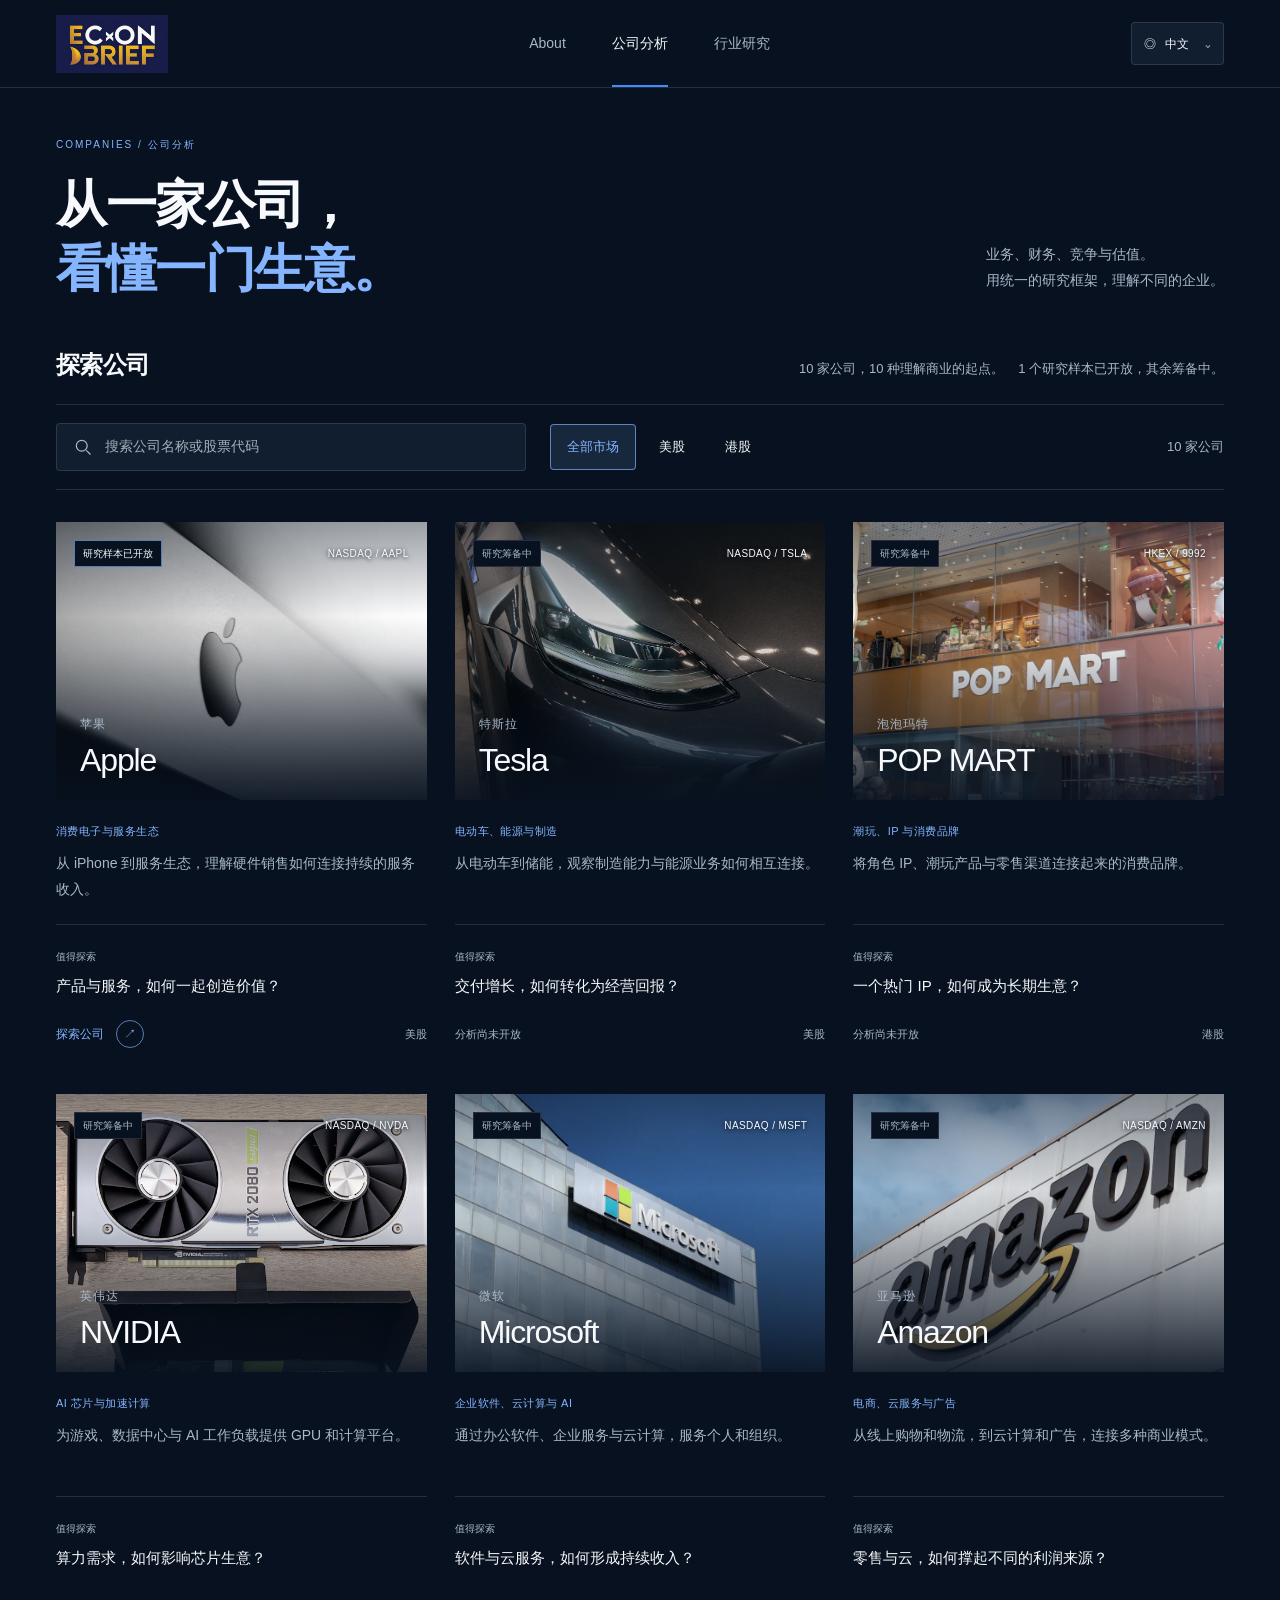
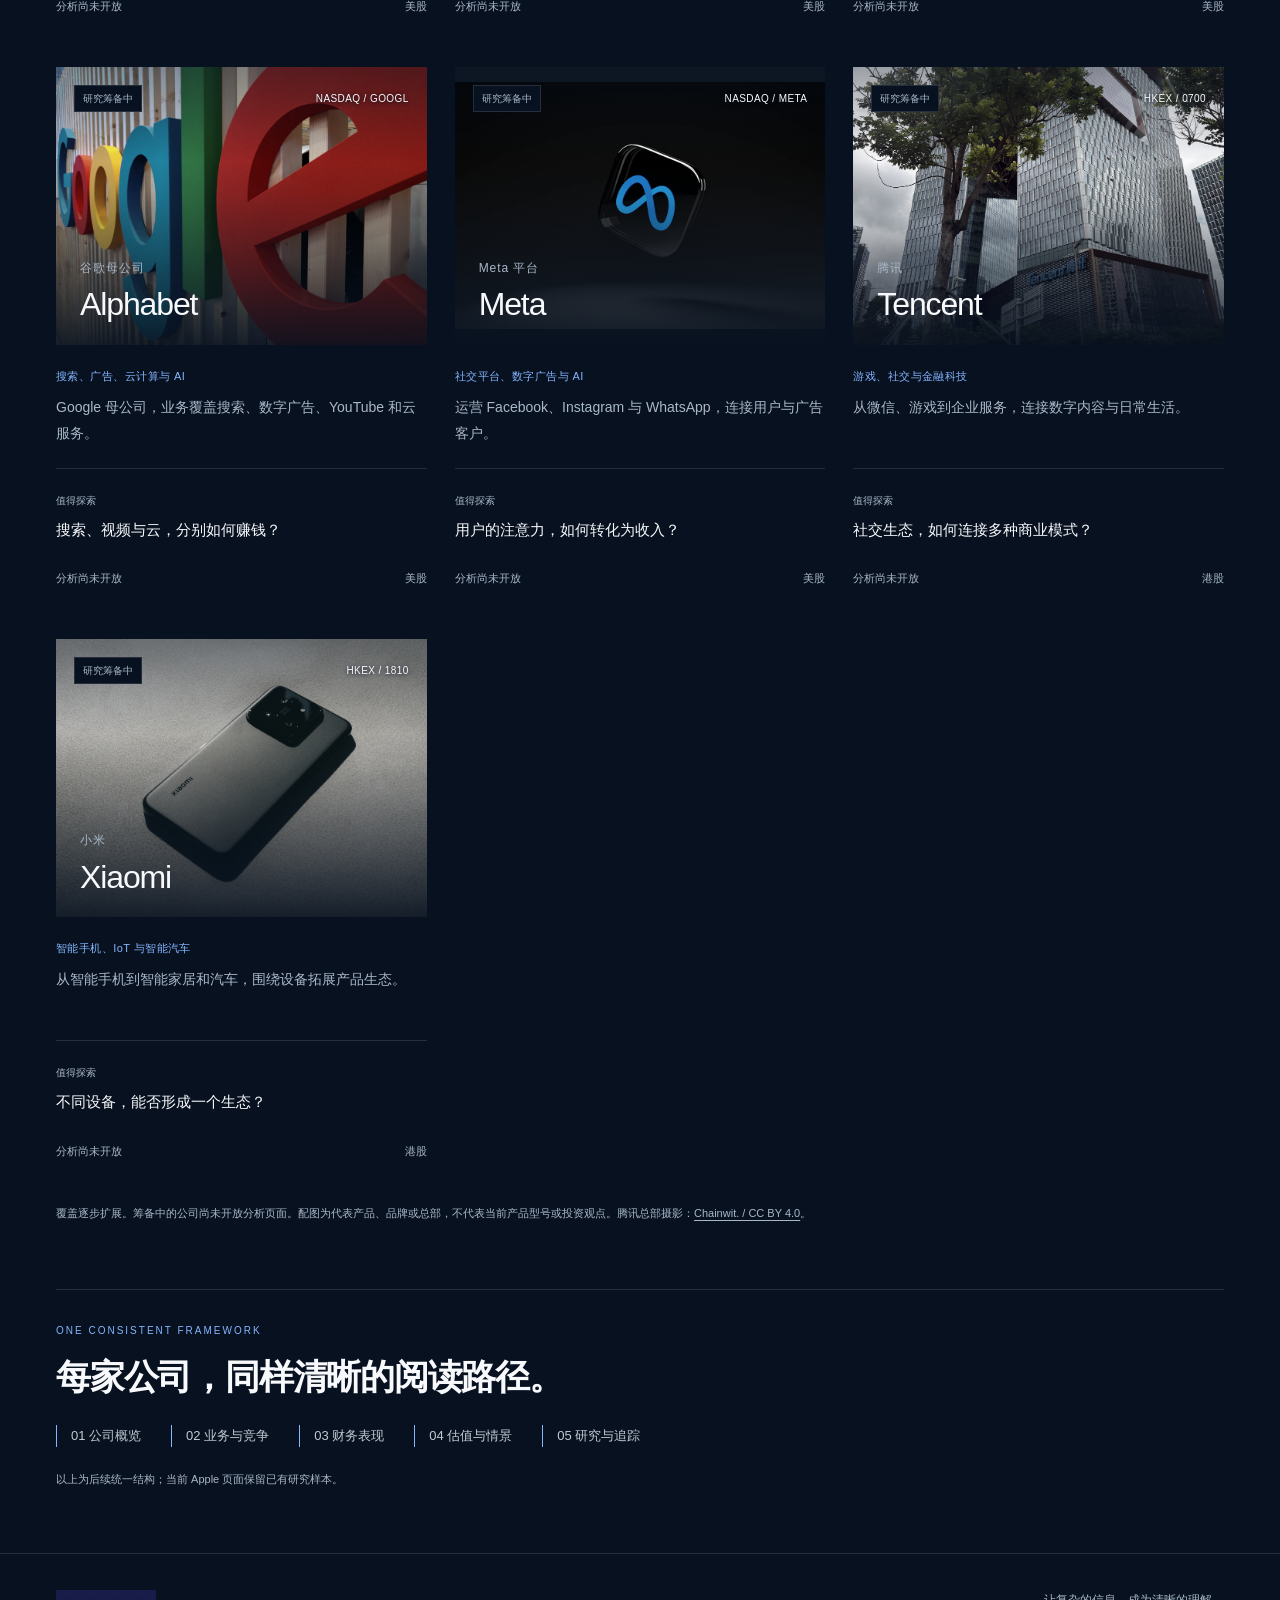
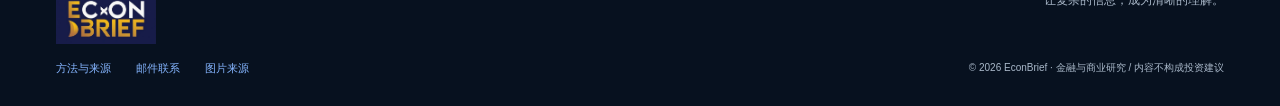
==== commit dd4da863: "Redesign company directory for visual discovery" ====
--- a/companies/index.html
+++ b/companies/index.html
@@ -1 +1,82 @@
-<!DOCTYPE html><html lang="zh-CN"><head><meta charset="UTF-8"><meta name="viewport" content="width=device-width, initial-scale=1"><meta name="theme-color" content="#07111F"><meta name="description" content="面向普通投资者的金融与商业分析平台。连接信息，交叉验证，看懂公司与行业。"><title>公司分析 | EconBrief</title><link rel="icon" href="../assets/logo.png"><link rel="stylesheet" href="../assets/editorial.css"><link rel="stylesheet" href="../assets/language.css"><link rel="stylesheet" href="../assets/design-system.css"></head><body><header class="site-nav"><a class="wordmark" href="../index.html" aria-label="EconBrief 首页"><img class="brand-logo" src="../assets/logo.png" alt="EconBrief" width="112" height="58"></a><button class="menu-toggle" aria-expanded="false" aria-controls="primary-nav">菜单 <span>☰</span></button><nav id="primary-nav" aria-label="主导航"><a href="../about.html">About</a><a href="../companies/index.html" aria-current="page">公司分析</a><a href="../industries.html">行业研究</a></nav><details class="language-picker notranslate" translate="no" data-native-language="zh-CN" data-page-url="https://econbriefsite.netlify.app/companies/index.html"><summary aria-label="选择语言 / Choose language"><span aria-hidden="true">◎</span> <span data-language-label>中文</span><span class="language-chevron" aria-hidden="true">⌄</span></summary><div class="language-options"><a href="https://econbriefsite.netlify.app/companies/index.html" lang="zh-CN" hreflang="zh-CN" data-language="zh-CN">中文</a><a href="https://translate.google.com/translate?sl=auto&amp;tl=en&amp;hl=en&amp;u=https%3A%2F%2Feconbriefsite.netlify.app%2Fcompanies%2Findex.html" lang="en" hreflang="en" data-language="en">English</a><small>Google 自动翻译 / Auto-translate</small></div></details></header><main><section class="page-heading wrap"><span class="eyebrow">COMPANIES / 公司分析</span><div class="heading-row"><h1>从一家公司，<br><span class="gold">看懂一门生意。</span></h1><p>业务、财务、竞争与估值。<br>用统一的研究框架，理解不同的企业。</p></div></section><section class="catalog wrap" aria-labelledby="catalog-title"><div class="catalog-toolbar"><h2 id="catalog-title">公司库 <small>01 已开放 / 09 筹备中</small></h2><label class="search-field"><span>⌕</span><input id="company-search" type="search" placeholder="搜索公司或股票代码" aria-label="搜索公司或股票代码"></label></div><div class="filter-row" role="group" aria-label="按市场筛选"><button class="selected" data-filter="all" aria-pressed="true">全部市场</button><button data-filter="us" aria-pressed="false">美股</button><button data-filter="hk" aria-pressed="false">港股</button><span id="result-count" aria-live="polite">10 家公司</span></div><div class="company-grid"><a class="company-card" href="apple.html" data-company="apple 苹果 aapl" data-market="us"><div class="catalog-image"><img src="../assets/images/apple-detail.jpg" alt="银色 Apple 设备细节"><span class="status live">研究样本已开放</span><span class="image-arrow">↗</span></div><div class="company-info"><span class="eyebrow">NASDAQ / AAPL</span><h3>Apple <span>苹果</span></h3><p>消费电子与服务生态</p><div class="card-bottom"><span>概览 · 业务 · 财务 · 情景</span><span>进入分析 →</span></div></div></a><article class="company-card" data-company="tesla 特斯拉 tsla" data-market="us"><div class="catalog-image"><img src="../assets/images/tesla-detail.jpg" loading="lazy" alt="特斯拉车灯与车身线条特写"><span class="status">筹备中</span></div><div class="company-info"><span class="eyebrow">NASDAQ / TSLA</span><h3>Tesla <span>特斯拉</span></h3><p>电动车、能源与制造</p><div class="card-bottom"><span>公司研究</span><span>分析尚未发布</span></div></div></article><article class="company-card" data-company="pop mart 泡泡玛特 9992" data-market="hk"><div class="catalog-image matched-photo"><img src="../assets/images/popmart.jpg" loading="eager" alt="泡泡玛特上海门店及陈列实拍"><span class="status">筹备中</span></div><div class="company-info"><span class="eyebrow">HKEX / 9992</span><h3>POP MART <span>泡泡玛特</span></h3><p>潮玩、IP 与消费品牌</p><div class="card-bottom"><span>公司研究</span><span>分析尚未发布</span></div></div></article><article class="company-card" data-company="nvidia 英伟达 nvda" data-market="us"><div class="catalog-image matched-photo"><img src="../assets/images/nvidia.jpg" loading="eager" alt="NVIDIA GeForce RTX 显卡实拍"><span class="status">筹备中</span></div><div class="company-info"><span class="eyebrow">NASDAQ / NVDA</span><h3>NVIDIA <span>英伟达</span></h3><p>AI 芯片与加速计算</p><div class="card-bottom"><span>公司研究</span><span>分析尚未发布</span></div></div></article><article class="company-card" data-company="microsoft 微软 msft" data-market="us"><div class="catalog-image matched-photo"><img src="../assets/images/microsoft.jpg" loading="eager" alt="Microsoft 办公楼标志实拍"><span class="status">筹备中</span></div><div class="company-info"><span class="eyebrow">NASDAQ / MSFT</span><h3>Microsoft <span>微软</span></h3><p>企业软件、云计算与 AI</p><div class="card-bottom"><span>公司研究</span><span>分析尚未发布</span></div></div></article><article class="company-card" data-company="amazon 亚马逊 amzn" data-market="us"><div class="catalog-image matched-photo"><img src="../assets/images/amazon.jpg" loading="eager" alt="Amazon 建筑外墙品牌标志实拍"><span class="status">筹备中</span></div><div class="company-info"><span class="eyebrow">NASDAQ / AMZN</span><h3>Amazon <span>亚马逊</span></h3><p>电商、云服务与广告</p><div class="card-bottom"><span>公司研究</span><span>分析尚未发布</span></div></div></article><article class="company-card" data-company="alphabet 谷歌母公司 googl google 谷歌 goog" data-market="us"><div class="catalog-image matched-photo"><img src="../assets/images/alphabet.jpg" loading="eager" alt="Google 彩色品牌标志实拍"><span class="status">筹备中</span></div><div class="company-info"><span class="eyebrow">NASDAQ / GOOGL</span><h3>Alphabet <span>谷歌母公司</span></h3><p>搜索、广告、云计算与 AI</p><div class="card-bottom"><span>公司研究</span><span>分析尚未发布</span></div></div></article><article class="company-card" data-company="meta Meta 平台 meta facebook 脸书" data-market="us"><div class="catalog-image matched-photo"><img src="../assets/images/meta.jpg" loading="eager" alt="Meta 品牌标志的三维视觉作品"><span class="status">筹备中</span></div><div class="company-info"><span class="eyebrow">NASDAQ / META</span><h3>Meta <span>Meta 平台</span></h3><p>社交平台、数字广告与 AI</p><div class="card-bottom"><span>公司研究</span><span>分析尚未发布</span></div></div></article><article class="company-card" data-company="tencent 腾讯 0700 700 腾讯控股" data-market="hk"><div class="catalog-image matched-photo"><img src="../assets/images/tencent.jpg" loading="eager" alt="腾讯深圳滨海大厦总部实拍，摄影 Chainwit."><span class="status">筹备中</span></div><div class="company-info"><span class="eyebrow">HKEX / 0700</span><h3>Tencent <span>腾讯</span></h3><p>游戏、社交与金融科技</p><div class="card-bottom"><span>公司研究</span><span>分析尚未发布</span></div></div></article><article class="company-card" data-company="xiaomi 小米 1810" data-market="hk"><div class="catalog-image matched-photo"><img src="../assets/images/xiaomi.jpg" loading="eager" alt="小米智能手机金属机身与摄像头实拍"><span class="status">筹备中</span></div><div class="company-info"><span class="eyebrow">HKEX / 1810</span><h3>Xiaomi <span>小米</span></h3><p>智能手机、IoT 与智能汽车</p><div class="card-bottom"><span>公司研究</span><span>分析尚未发布</span></div></div></article></div><p class="empty-state" hidden>没有找到匹配的公司，请试试其他名称或市场。</p><p class="catalog-note">覆盖逐步扩展。筹备中的公司不代表已发布研究或投资观点。配图展示品牌、代表产品或总部，不代表当前产品型号或投资观点。腾讯总部摄影：<a href="../assets/images/credits.md">Chainwit. / CC BY 4.0</a>。</p></section><section class="library-bottom wrap"><span class="eyebrow">ONE CONSISTENT FRAMEWORK</span><h2>每家公司，同样清晰的阅读路径。</h2><div class="path-list"><span>01 公司概览</span><span>02 业务与竞争</span><span>03 财务表现</span><span>04 估值与情景</span><span>05 研究与追踪</span></div><p>以上为后续统一结构；当前 Apple 页面保留已有研究样本。</p></section></main><footer class="site-footer"><a class="wordmark" href="../index.html"><img class="brand-logo" src="../assets/logo.png" alt="EconBrief" width="112" height="58"></a><p>让复杂的信息，成为清晰的理解。</p><div><a href="../about.html#sources">方法与来源</a><a href="mailto:liujiyuanjillian@gmail.com">邮件联系</a><a href="../assets/images/credits.md">图片来源</a></div><small>© 2026 EconBrief · 金融与商业研究 / 内容不构成投资建议</small></footer><script src="../assets/editorial.js"></script><script src="../assets/language.js"></script></body></html>+<!DOCTYPE html><html lang="zh-CN"><head><meta charset="UTF-8"><meta name="viewport" content="width=device-width, initial-scale=1"><meta name="theme-color" content="#07111F"><meta name="description" content="面向普通投资者的金融与商业分析平台。连接信息，交叉验证，看懂公司与行业。"><title>公司分析 | EconBrief</title><link rel="icon" href="../assets/logo.png"><link rel="stylesheet" href="../assets/editorial.css"><link rel="stylesheet" href="../assets/language.css"><link rel="stylesheet" href="../assets/design-system.css"><link rel="stylesheet" href="../assets/companies-directory.css"></head><body class="companies-directory"><header class="site-nav"><a class="wordmark" href="../index.html" aria-label="EconBrief 首页"><img class="brand-logo" src="../assets/logo.png" alt="EconBrief" width="112" height="58"></a><button class="menu-toggle" aria-expanded="false" aria-controls="primary-nav">菜单 <span>☰</span></button><nav id="primary-nav" aria-label="主导航"><a href="../about.html">About</a><a href="../companies/index.html" aria-current="page">公司分析</a><a href="../industries.html">行业研究</a></nav><details class="language-picker notranslate" translate="no" data-native-language="zh-CN" data-page-url="https://econbriefsite.netlify.app/companies/index.html"><summary aria-label="选择语言 / Choose language"><span aria-hidden="true">◎</span> <span data-language-label>中文</span><span class="language-chevron" aria-hidden="true">⌄</span></summary><div class="language-options"><a href="https://econbriefsite.netlify.app/companies/index.html" lang="zh-CN" hreflang="zh-CN" data-language="zh-CN">中文</a><a href="https://translate.google.com/translate?sl=auto&amp;tl=en&amp;hl=en&amp;u=https%3A%2F%2Feconbriefsite.netlify.app%2Fcompanies%2Findex.html" lang="en" hreflang="en" data-language="en">English</a><small>Google 自动翻译 / Auto-translate</small></div></details></header><main><section class="page-heading wrap"><span class="eyebrow">COMPANIES / 公司分析</span><div class="heading-row"><h1>从一家公司，<br><span class="gold">看懂一门生意。</span></h1><p>业务、财务、竞争与估值。<br>用统一的研究框架，理解不同的企业。</p></div></section><section class="catalog wrap discovery-catalog" aria-labelledby="catalog-title">
+  <div class="discovery-heading"><h2 id="catalog-title">探索公司</h2><p>10 家公司，10 种理解商业的起点。<span>1 个研究样本已开放，其余筹备中。</span></p></div>
+  <div class="discovery-toolbar" aria-label="公司发现工具栏">
+    <label class="search-field"><svg aria-hidden="true" width="20" height="20" viewBox="0 0 24 24" fill="none" stroke="currentColor" stroke-width="1.5"><circle cx="10.5" cy="10.5" r="6.5"/><path d="m16 16 5 5"/></svg><input id="company-search" type="search" placeholder="搜索公司名称或股票代码" aria-label="搜索公司或股票代码" autocomplete="off"></label>
+    <div class="filter-row" role="group" aria-label="按市场筛选"><button class="selected" data-filter="all" aria-pressed="true">全部市场</button><button data-filter="us" aria-pressed="false">美股</button><button data-filter="hk" aria-pressed="false">港股</button></div>
+    <span id="result-count" class="discovery-count" role="status" aria-live="polite">10 家公司</span>
+  </div>
+  <div class="company-grid discovery-grid">
+<a class="discovery-card company-card" href="apple.html" aria-labelledby="company-0-name" data-company="apple 苹果 aapl" data-market="us">
+  <div class="discovery-image" data-image="apple-detail"><picture><source srcset="../assets/images/company-cards/apple-detail.webp" type="image/webp"><img src="../assets/images/apple-detail.jpg" alt="银色 Apple 设备细节" loading="eager" width="1600" height="1000"></picture>
+    <div class="discovery-meta"><span class="discovery-status available">研究样本已开放</span><span class="discovery-ticker">NASDAQ / AAPL</span></div>
+    <div class="discovery-identity"><span class="discovery-local-name">苹果</span><h3 id="company-0-name">Apple</h3></div>
+  </div>
+  <div class="discovery-copy"><p class="discovery-category">消费电子与服务生态</p><p class="discovery-description">从 iPhone 到服务生态，理解硬件销售如何连接持续的服务收入。</p><div class="discovery-question"><span>值得探索</span><p>产品与服务，如何一起创造价值？</p></div><div class="discovery-footer"><span class="discovery-action">探索公司 <span aria-hidden="true">↗</span></span><span class="discovery-market">美股</span></div></div>
+</a>
+<article class="discovery-card company-card is-planned" aria-labelledby="company-1-name" data-company="tesla 特斯拉 tsla" data-market="us">
+  <div class="discovery-image" data-image="tesla-detail"><picture><source srcset="../assets/images/company-cards/tesla-detail.webp" type="image/webp"><img src="../assets/images/tesla-detail.jpg" alt="特斯拉车灯与车身线条特写" loading="eager" width="1600" height="1000"></picture>
+    <div class="discovery-meta"><span class="discovery-status">研究筹备中</span><span class="discovery-ticker">NASDAQ / TSLA</span></div>
+    <div class="discovery-identity"><span class="discovery-local-name">特斯拉</span><h3 id="company-1-name">Tesla</h3></div>
+  </div>
+  <div class="discovery-copy"><p class="discovery-category">电动车、能源与制造</p><p class="discovery-description">从电动车到储能，观察制造能力与能源业务如何相互连接。</p><div class="discovery-question"><span>值得探索</span><p>交付增长，如何转化为经营回报？</p></div><div class="discovery-footer"><span class="discovery-pending">分析尚未开放</span><span class="discovery-market">美股</span></div></div>
+</article>
+<article class="discovery-card company-card is-planned" aria-labelledby="company-2-name" data-company="pop mart 泡泡玛特 9992" data-market="hk">
+  <div class="discovery-image" data-image="popmart"><picture><source srcset="../assets/images/company-cards/popmart.webp" type="image/webp"><img src="../assets/images/popmart.jpg" alt="泡泡玛特上海门店及陈列实拍" loading="eager" width="1600" height="1000"></picture>
+    <div class="discovery-meta"><span class="discovery-status">研究筹备中</span><span class="discovery-ticker">HKEX / 9992</span></div>
+    <div class="discovery-identity"><span class="discovery-local-name">泡泡玛特</span><h3 id="company-2-name">POP MART</h3></div>
+  </div>
+  <div class="discovery-copy"><p class="discovery-category">潮玩、IP 与消费品牌</p><p class="discovery-description">将角色 IP、潮玩产品与零售渠道连接起来的消费品牌。</p><div class="discovery-question"><span>值得探索</span><p>一个热门 IP，如何成为长期生意？</p></div><div class="discovery-footer"><span class="discovery-pending">分析尚未开放</span><span class="discovery-market">港股</span></div></div>
+</article>
+<article class="discovery-card company-card is-planned" aria-labelledby="company-3-name" data-company="nvidia 英伟达 nvda" data-market="us">
+  <div class="discovery-image" data-image="nvidia"><picture><source srcset="../assets/images/company-cards/nvidia.webp" type="image/webp"><img src="../assets/images/nvidia.jpg" alt="NVIDIA GeForce RTX 显卡实拍" loading="lazy" width="1600" height="1000"></picture>
+    <div class="discovery-meta"><span class="discovery-status">研究筹备中</span><span class="discovery-ticker">NASDAQ / NVDA</span></div>
+    <div class="discovery-identity"><span class="discovery-local-name">英伟达</span><h3 id="company-3-name">NVIDIA</h3></div>
+  </div>
+  <div class="discovery-copy"><p class="discovery-category">AI 芯片与加速计算</p><p class="discovery-description">为游戏、数据中心与 AI 工作负载提供 GPU 和计算平台。</p><div class="discovery-question"><span>值得探索</span><p>算力需求，如何影响芯片生意？</p></div><div class="discovery-footer"><span class="discovery-pending">分析尚未开放</span><span class="discovery-market">美股</span></div></div>
+</article>
+<article class="discovery-card company-card is-planned" aria-labelledby="company-4-name" data-company="microsoft 微软 msft" data-market="us">
+  <div class="discovery-image" data-image="microsoft"><picture><source srcset="../assets/images/company-cards/microsoft.webp" type="image/webp"><img src="../assets/images/microsoft.jpg" alt="Microsoft 办公楼标志实拍" loading="lazy" width="1600" height="1000"></picture>
+    <div class="discovery-meta"><span class="discovery-status">研究筹备中</span><span class="discovery-ticker">NASDAQ / MSFT</span></div>
+    <div class="discovery-identity"><span class="discovery-local-name">微软</span><h3 id="company-4-name">Microsoft</h3></div>
+  </div>
+  <div class="discovery-copy"><p class="discovery-category">企业软件、云计算与 AI</p><p class="discovery-description">通过办公软件、企业服务与云计算，服务个人和组织。</p><div class="discovery-question"><span>值得探索</span><p>软件与云服务，如何形成持续收入？</p></div><div class="discovery-footer"><span class="discovery-pending">分析尚未开放</span><span class="discovery-market">美股</span></div></div>
+</article>
+<article class="discovery-card company-card is-planned" aria-labelledby="company-5-name" data-company="amazon 亚马逊 amzn" data-market="us">
+  <div class="discovery-image" data-image="amazon"><picture><source srcset="../assets/images/company-cards/amazon.webp" type="image/webp"><img src="../assets/images/amazon.jpg" alt="Amazon 建筑外墙品牌标志实拍" loading="lazy" width="1600" height="1000"></picture>
+    <div class="discovery-meta"><span class="discovery-status">研究筹备中</span><span class="discovery-ticker">NASDAQ / AMZN</span></div>
+    <div class="discovery-identity"><span class="discovery-local-name">亚马逊</span><h3 id="company-5-name">Amazon</h3></div>
+  </div>
+  <div class="discovery-copy"><p class="discovery-category">电商、云服务与广告</p><p class="discovery-description">从线上购物和物流，到云计算和广告，连接多种商业模式。</p><div class="discovery-question"><span>值得探索</span><p>零售与云，如何撑起不同的利润来源？</p></div><div class="discovery-footer"><span class="discovery-pending">分析尚未开放</span><span class="discovery-market">美股</span></div></div>
+</article>
+<article class="discovery-card company-card is-planned" aria-labelledby="company-6-name" data-company="alphabet 谷歌母公司 googl google 谷歌 goog" data-market="us">
+  <div class="discovery-image" data-image="alphabet"><picture><source srcset="../assets/images/company-cards/alphabet.webp" type="image/webp"><img src="../assets/images/alphabet.jpg" alt="Google 彩色品牌标志实拍" loading="lazy" width="1600" height="1000"></picture>
+    <div class="discovery-meta"><span class="discovery-status">研究筹备中</span><span class="discovery-ticker">NASDAQ / GOOGL</span></div>
+    <div class="discovery-identity"><span class="discovery-local-name">谷歌母公司</span><h3 id="company-6-name">Alphabet</h3></div>
+  </div>
+  <div class="discovery-copy"><p class="discovery-category">搜索、广告、云计算与 AI</p><p class="discovery-description">Google 母公司，业务覆盖搜索、数字广告、YouTube 和云服务。</p><div class="discovery-question"><span>值得探索</span><p>搜索、视频与云，分别如何赚钱？</p></div><div class="discovery-footer"><span class="discovery-pending">分析尚未开放</span><span class="discovery-market">美股</span></div></div>
+</article>
+<article class="discovery-card company-card is-planned" aria-labelledby="company-7-name" data-company="meta Meta 平台 meta facebook 脸书" data-market="us">
+  <div class="discovery-image" data-image="meta"><picture><source srcset="../assets/images/company-cards/meta.webp" type="image/webp"><img src="../assets/images/meta.jpg" alt="Meta 品牌标志的三维视觉作品" loading="lazy" width="1600" height="1000"></picture>
+    <div class="discovery-meta"><span class="discovery-status">研究筹备中</span><span class="discovery-ticker">NASDAQ / META</span></div>
+    <div class="discovery-identity"><span class="discovery-local-name">Meta 平台</span><h3 id="company-7-name">Meta</h3></div>
+  </div>
+  <div class="discovery-copy"><p class="discovery-category">社交平台、数字广告与 AI</p><p class="discovery-description">运营 Facebook、Instagram 与 WhatsApp，连接用户与广告客户。</p><div class="discovery-question"><span>值得探索</span><p>用户的注意力，如何转化为收入？</p></div><div class="discovery-footer"><span class="discovery-pending">分析尚未开放</span><span class="discovery-market">美股</span></div></div>
+</article>
+<article class="discovery-card company-card is-planned" aria-labelledby="company-8-name" data-company="tencent 腾讯 0700 700 腾讯控股" data-market="hk">
+  <div class="discovery-image" data-image="tencent"><picture><img src="../assets/images/tencent.jpg" alt="腾讯深圳滨海大厦总部实拍，摄影 Chainwit." loading="lazy" width="1600" height="1000"></picture>
+    <div class="discovery-meta"><span class="discovery-status">研究筹备中</span><span class="discovery-ticker">HKEX / 0700</span></div>
+    <div class="discovery-identity"><span class="discovery-local-name">腾讯</span><h3 id="company-8-name">Tencent</h3></div>
+  </div>
+  <div class="discovery-copy"><p class="discovery-category">游戏、社交与金融科技</p><p class="discovery-description">从微信、游戏到企业服务，连接数字内容与日常生活。</p><div class="discovery-question"><span>值得探索</span><p>社交生态，如何连接多种商业模式？</p></div><div class="discovery-footer"><span class="discovery-pending">分析尚未开放</span><span class="discovery-market">港股</span></div></div>
+</article>
+<article class="discovery-card company-card is-planned" aria-labelledby="company-9-name" data-company="xiaomi 小米 1810" data-market="hk">
+  <div class="discovery-image" data-image="xiaomi"><picture><source srcset="../assets/images/company-cards/xiaomi.webp" type="image/webp"><img src="../assets/images/xiaomi.jpg" alt="小米智能手机金属机身与摄像头实拍" loading="lazy" width="1600" height="1000"></picture>
+    <div class="discovery-meta"><span class="discovery-status">研究筹备中</span><span class="discovery-ticker">HKEX / 1810</span></div>
+    <div class="discovery-identity"><span class="discovery-local-name">小米</span><h3 id="company-9-name">Xiaomi</h3></div>
+  </div>
+  <div class="discovery-copy"><p class="discovery-category">智能手机、IoT 与智能汽车</p><p class="discovery-description">从智能手机到智能家居和汽车，围绕设备拓展产品生态。</p><div class="discovery-question"><span>值得探索</span><p>不同设备，能否形成一个生态？</p></div><div class="discovery-footer"><span class="discovery-pending">分析尚未开放</span><span class="discovery-market">港股</span></div></div>
+</article>
+  </div>
+  <p class="empty-state" hidden>没有找到匹配的公司，请试试其他名称或市场。</p>
+  <p class="catalog-note">覆盖逐步扩展。筹备中的公司尚未开放分析页面。配图为代表产品、品牌或总部，不代表当前产品型号或投资观点。腾讯总部摄影：<a href="../assets/images/credits.md">Chainwit. / CC BY 4.0</a>。</p>
+</section><section class="library-bottom wrap"><span class="eyebrow">ONE CONSISTENT FRAMEWORK</span><h2>每家公司，同样清晰的阅读路径。</h2><div class="path-list"><span>01 公司概览</span><span>02 业务与竞争</span><span>03 财务表现</span><span>04 估值与情景</span><span>05 研究与追踪</span></div><p>以上为后续统一结构；当前 Apple 页面保留已有研究样本。</p></section></main><footer class="site-footer"><a class="wordmark" href="../index.html"><img class="brand-logo" src="../assets/logo.png" alt="EconBrief" width="112" height="58"></a><p>让复杂的信息，成为清晰的理解。</p><div><a href="../about.html#sources">方法与来源</a><a href="mailto:liujiyuanjillian@gmail.com">邮件联系</a><a href="../assets/images/credits.md">图片来源</a></div><small>© 2026 EconBrief · 金融与商业研究 / 内容不构成投资建议</small></footer><script src="../assets/editorial.js"></script><script src="../assets/language.js"></script></body></html>
--- a/assets/companies-directory.css
+++ b/assets/companies-directory.css
@@ -0,0 +1,95 @@
+/* Companies discovery only. Shared tokens, header, footer and behavior are retained. */
+.companies-directory .page-heading{padding-top:var(--eb-space-5);padding-bottom:var(--eb-space-5)}
+.companies-directory .page-heading h1{line-height:1.25;margin-top:20px}
+.companies-directory .heading-row>p{font-size:14px;line-height:1.9;max-width:320px}
+.companies-directory .discovery-heading{display:flex;align-items:baseline;justify-content:space-between;gap:24px;margin-bottom:24px}
+.companies-directory .discovery-heading h2{font-size:24px;letter-spacing:-.025em;margin:0}
+.companies-directory .discovery-heading>p{font-size:13px;color:var(--eb-text-secondary);margin:0}
+.companies-directory .discovery-heading>p span{margin-left:14px}
+.companies-directory .discovery-toolbar{display:flex;align-items:center;gap:24px;padding:18px 0;margin-bottom:32px;border-block:1px solid var(--eb-border)}
+.companies-directory .search-field{display:flex;gap:12px;flex:1 1 320px;width:auto;max-width:470px;min-height:48px;padding:0 16px;background:var(--eb-bg-secondary);border:1px solid var(--eb-border);border-radius:var(--eb-radius)}
+.companies-directory .search-field:focus-within{border-color:var(--eb-link);outline:2px solid var(--eb-link);outline-offset:3px}
+.companies-directory .search-field svg{flex:none;color:var(--eb-text-secondary)}
+.companies-directory .search-field input{font-size:14px;min-height:46px;padding:10px 0}
+.companies-directory .search-field input:focus-visible{outline:none}
+.companies-directory .filter-row{margin:0;gap:6px;flex:none}
+.companies-directory .filter-row button{font-size:13px;padding:11px 16px;min-height:46px;background:transparent;border-color:transparent}
+.companies-directory .filter-row button:hover{background:var(--eb-bg-secondary);border-color:var(--eb-border)}
+.companies-directory .filter-row button.selected{background:var(--eb-surface);border-color:var(--eb-border-active);color:var(--eb-link)}
+.companies-directory .discovery-count{margin-left:auto;white-space:nowrap;font-size:13px;color:var(--eb-text-secondary);font-variant-numeric:tabular-nums}
+.companies-directory .discovery-grid{grid-template-columns:repeat(3,minmax(0,1fr));gap:40px 28px;align-items:stretch}
+.companies-directory .discovery-card{display:flex;flex-direction:column;min-width:0;border:0;border-radius:0;background:transparent;box-shadow:none}
+.companies-directory .discovery-image{position:relative;isolation:isolate;aspect-ratio:4/3;overflow:hidden;background:var(--eb-surface)}
+.companies-directory .discovery-image picture{position:absolute;inset:0;display:block}
+.companies-directory .discovery-image img{width:100%;height:100%;object-fit:cover;filter:saturate(.68) contrast(1.04);transition:transform 480ms var(--eb-ease);transform:scale(1)}
+.companies-directory .discovery-image:after{position:absolute;z-index:0;inset:0;content:'';pointer-events:none;background:linear-gradient(180deg,rgba(7,17,31,.4),transparent 34%,rgba(7,17,31,.1) 45%,rgba(7,17,31,.9))}
+.companies-directory .discovery-meta{position:absolute;z-index:1;inset:18px 18px auto;display:flex;justify-content:space-between;gap:12px;align-items:center}
+.companies-directory .discovery-status{font-size:10px;line-height:1.5;color:var(--eb-text-secondary);background:var(--eb-bg);padding:5px 8px;border:1px solid var(--eb-border)}
+.companies-directory .discovery-status.available{color:var(--eb-text);border-color:var(--eb-border-active)}
+.companies-directory .discovery-ticker{font-size:10px;letter-spacing:.04em;color:var(--eb-text);text-shadow:0 1px 4px var(--eb-bg);white-space:nowrap}
+.companies-directory .discovery-identity{position:absolute;z-index:1;bottom:22px;left:24px;right:20px}
+.companies-directory .discovery-local-name{font-size:12px;color:var(--eb-text-secondary);letter-spacing:.08em}
+.companies-directory .discovery-identity h3{font-size:clamp(26px,2.5vw,38px);font-weight:500;letter-spacing:-.035em;line-height:1.1;color:var(--eb-text);margin:7px 0 0;text-wrap:initial}
+.companies-directory .discovery-copy{padding:22px 0 0;display:flex;flex:1;flex-direction:column}
+.companies-directory .discovery-category{font-size:11px;font-weight:500;color:var(--eb-link);letter-spacing:.04em;margin:0 0 10px}
+.companies-directory .discovery-description{font-size:14px;line-height:1.85;color:var(--eb-text-secondary);margin:0 0 21px;min-height:3.7em}
+.companies-directory .discovery-question{padding:16px 0;border-top:1px solid var(--eb-border);margin-top:auto}
+.companies-directory .discovery-question>span{font-size:10px;color:var(--eb-text-secondary)}
+.companies-directory .discovery-question>p{font-size:15px;line-height:1.7;color:var(--eb-text);margin:5px 0 0}
+.companies-directory .discovery-footer{display:flex;justify-content:space-between;align-items:center;gap:15px;font-size:12px;min-height:40px}
+.companies-directory .discovery-action{display:inline-flex;gap:12px;align-items:center;color:var(--eb-link)}
+.companies-directory .discovery-action>span{display:grid;place-items:center;width:28px;height:28px;border:1px solid var(--eb-border-active);border-radius:50%;transition:transform var(--eb-duration) var(--eb-ease),background var(--eb-duration) var(--eb-ease)}
+.companies-directory .discovery-pending,.companies-directory .discovery-market{color:var(--eb-text-secondary);font-size:11px}
+.companies-directory a.discovery-card:hover{background:transparent}
+.companies-directory a.discovery-card:focus-visible{outline:2px solid var(--eb-link);outline-offset:8px;border-radius:2px}
+.companies-directory a.discovery-card:is(:hover,:focus-visible) .discovery-action>span{background:var(--eb-surface);transform:translate(2px,-2px)}
+.companies-directory .discovery-image[data-image="apple-detail"] img{object-position:50% 52%}
+.companies-directory .discovery-image[data-image="tesla-detail"] img{object-position:50% 55%}
+.companies-directory .discovery-image[data-image="microsoft"] img{object-position:50% 45%}
+.companies-directory .discovery-image[data-image="tencent"] img{object-position:50% 78%}
+.companies-directory .discovery-image[data-image="nvidia"] img{transform:scale(1.5);transform-origin:50% 15%;object-position:50% 0}
+.companies-directory .discovery-image[data-image="meta"] img{object-fit:contain;background:#101e30}
+.companies-directory .catalog-note{margin-top:32px;max-width:850px;font-size:11px;line-height:1.9}
+.companies-directory .library-bottom{padding-top:32px}
+@media(hover:hover) and (prefers-reduced-motion:no-preference){
+ .companies-directory .discovery-card:hover .discovery-image img,.companies-directory a.discovery-card:focus-visible .discovery-image img{transform:scale(1.035)}
+ .companies-directory .discovery-card:hover .discovery-image[data-image="nvidia"] img{transform:scale(1.54)}
+}
+@media(max-width:1100px){
+ .companies-directory .discovery-grid{grid-template-columns:repeat(2,minmax(0,1fr));gap:32px 24px}
+ .companies-directory .discovery-toolbar{gap:14px}
+ .companies-directory .filter-row button{padding-inline:12px}
+ .companies-directory .discovery-heading{align-items:start}
+ .companies-directory .discovery-heading>p span{display:block;margin:5px 0 0}
+}
+@media(max-width:700px){
+ .companies-directory .page-heading{padding-top:32px;padding-bottom:32px}
+ .companies-directory .heading-row{gap:17px}
+ .companies-directory .heading-row>p{font-size:13px}
+ .companies-directory .discovery-heading{gap:14px;flex-direction:column;margin-bottom:20px}
+ .companies-directory .discovery-heading h2{font-size:22px}
+ .companies-directory .discovery-heading>p{font-size:12px}
+ .companies-directory .discovery-heading>p span{display:inline;margin-left:5px}
+ .companies-directory .discovery-toolbar{flex-wrap:wrap;gap:14px 8px;padding:16px 0;margin-bottom:24px}
+ .companies-directory .search-field{flex:1 1 100%;max-width:none}
+ .companies-directory .filter-row{gap:4px}
+ .companies-directory .filter-row button{font-size:12px;padding:10px 12px;min-height:44px}
+ .companies-directory .discovery-count{font-size:12px}
+ .companies-directory .discovery-grid{grid-template-columns:1fr;gap:32px}
+ .companies-directory .discovery-identity{left:20px;bottom:20px}
+ .companies-directory .discovery-identity h3{font-size:34px}
+ .companies-directory .discovery-meta{inset:15px 15px auto}
+ .companies-directory .discovery-copy{padding-top:18px}
+ .companies-directory .discovery-description{min-height:0;margin-bottom:18px}
+ .companies-directory .discovery-question{padding:13px 0}
+}
+@media(prefers-reduced-motion:reduce){
+ .companies-directory .discovery-image img,.companies-directory .discovery-action>span{transition:none}
+ .companies-directory a.discovery-card:is(:hover,:focus-visible) .discovery-action>span{transform:none}
+}
+@media(prefers-reduced-motion:reduce){
+ .companies-directory .discovery-image img,
+ .companies-directory .discovery-card:is(:hover,:focus-visible) .discovery-image img{transform:none}
+ .companies-directory .discovery-image[data-image="nvidia"] img,
+ .companies-directory .discovery-card:is(:hover,:focus-visible) .discovery-image[data-image="nvidia"] img{transform:scale(1.5)}
+}
